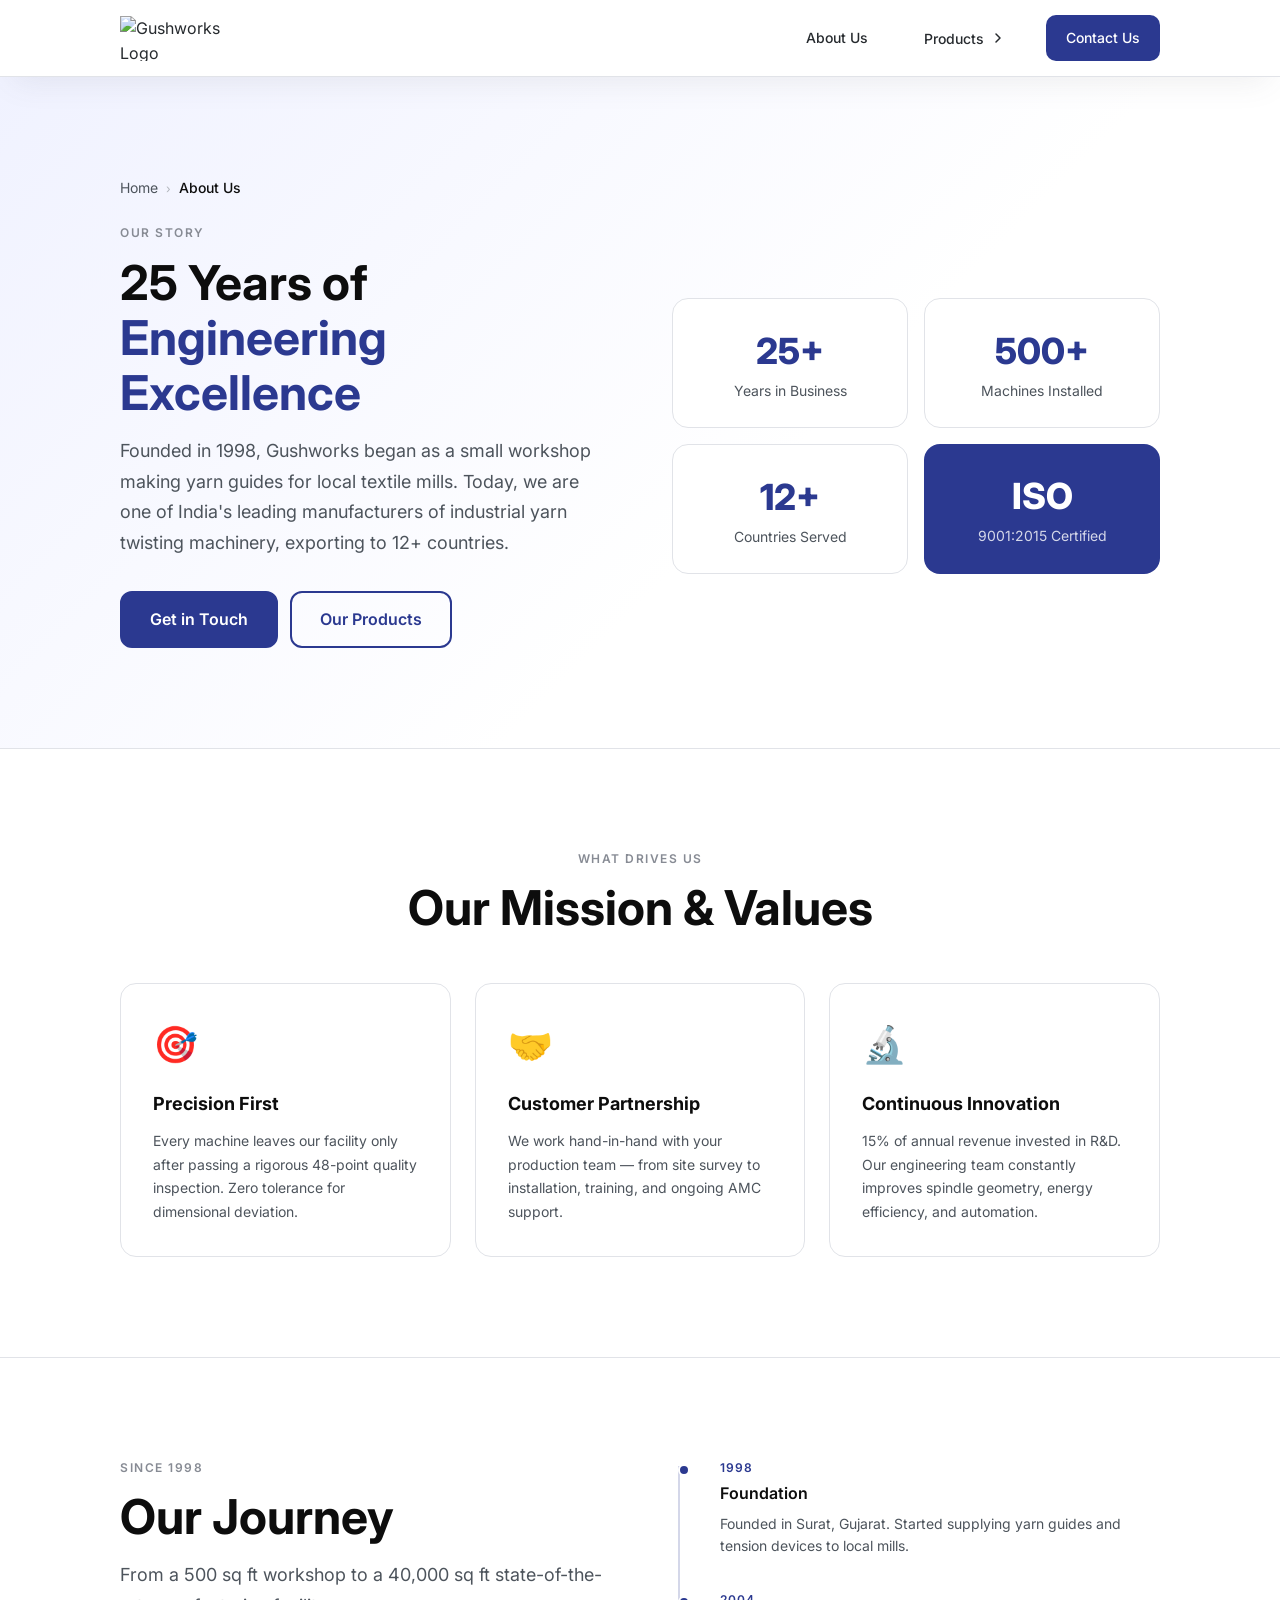
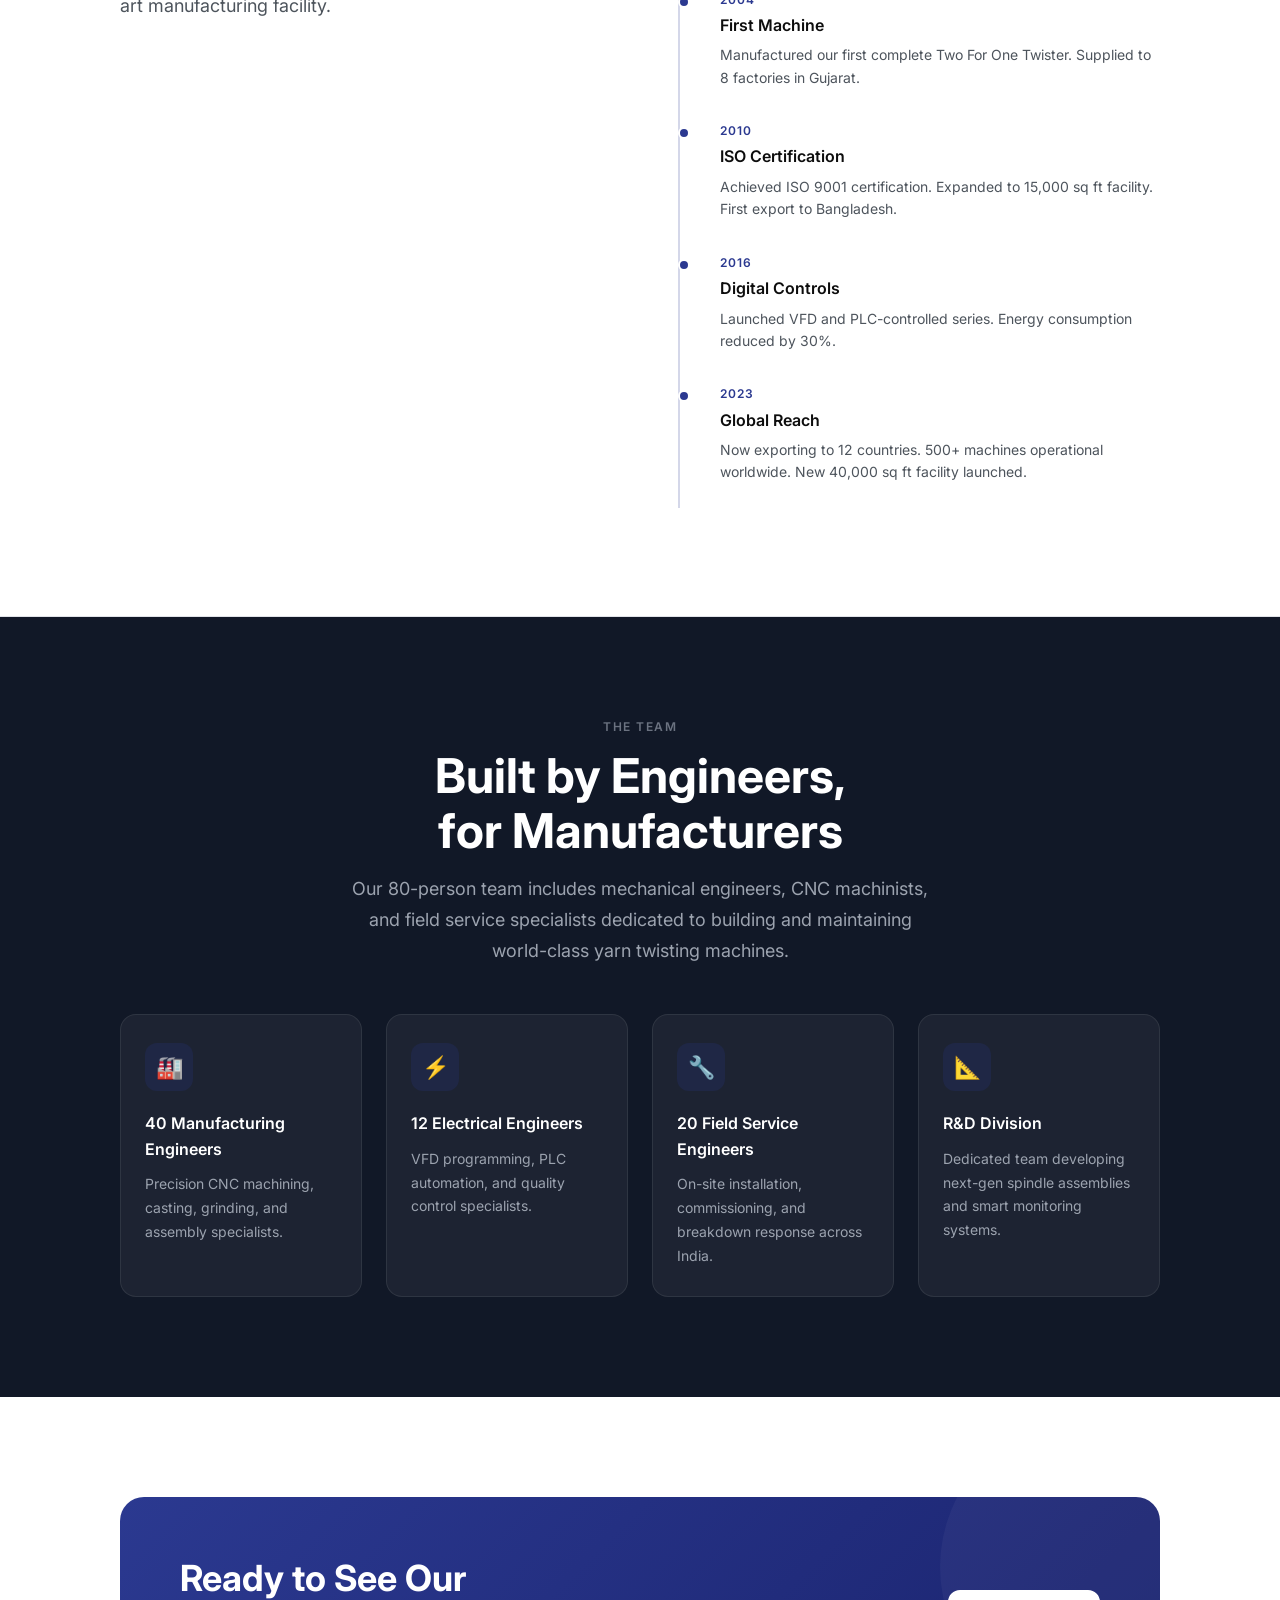
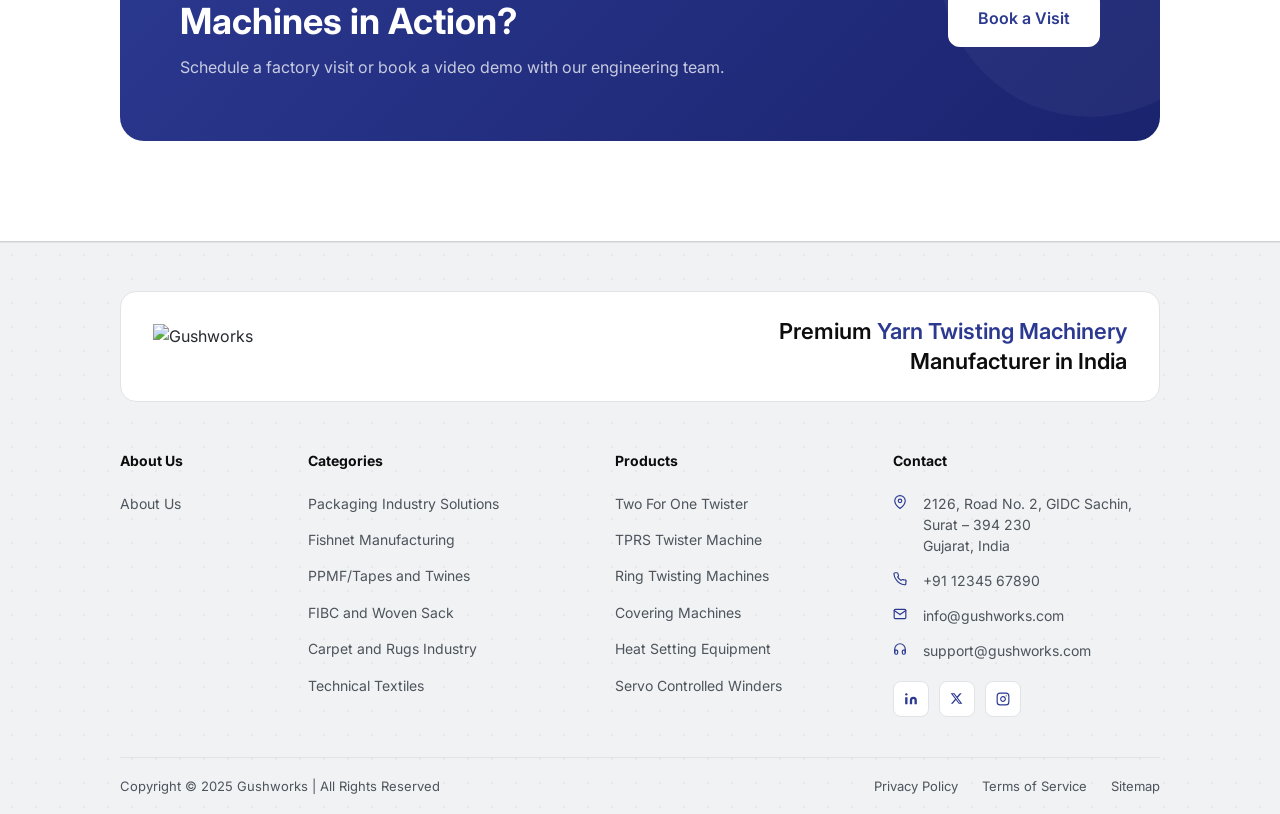
==== about.html @ 7ef790ec "Add files via upload" ====
<!DOCTYPE html>
<html lang="en">
<head>
  <meta charset="UTF-8" />
  <meta name="viewport" content="width=device-width, initial-scale=1.0" />
  <title>About Us — Gushworks Industrial Yarn Machinery</title>
  <meta name="description" content="Learn about Gushworks — 25+ years of precision yarn machinery manufacturing. ISO 9001 certified. Trusted by 500+ factories worldwide." />
  <link rel="stylesheet" href="styles.css" />
  <link rel="preconnect" href="https://fonts.googleapis.com" />
  <link rel="preconnect" href="https://fonts.gstatic.com" crossorigin />
</head>
<body>

<!-- NAVBAR -->
<header class="navbar" role="banner">
  <div class="container">
    <a href="index.html" class="navbar__logo" aria-label="Gushworks home">
      <img src="assets/logo.png" alt="Gushworks Logo" width="109" height="45" />
    </a>
    <nav class="navbar__right">
      <a href="about.html" class="nav-link" aria-current="page">About Us</a>
      <div class="nav-dropdown">
        <button class="nav-link" aria-haspopup="true" aria-expanded="false">
          Products
          <span class="nav-dropdown__icon" aria-hidden="true">
            <svg width="16" height="16" viewBox="0 0 16 16" fill="none"><path d="M6 12L10 8L6 4" stroke="currentColor" stroke-width="1.5" stroke-linecap="round" stroke-linejoin="round"/></svg>
          </span>
        </button>
        <ul class="dropdown-menu" role="menu">
          <li><a href="product-detail.html" role="menuitem">Two For One Twister</a></li>
          <li><a href="products.html" role="menuitem">Packaging Line</a></li>
          <li><a href="products.html" role="menuitem">All Products</a></li>
        </ul>
      </div>
      <a href="contact.html" class="btn-nav">Contact Us</a>
    </nav>
    <button class="hamburger" aria-label="Toggle mobile menu"><span></span><span></span><span></span></button>
  </div>
</header>
<nav class="mobile-nav">
  <a href="index.html">Home</a>
  <a href="about.html">About Us</a>
  <a href="products.html">Products</a>
  <a href="product-detail.html">Two For One Twister</a>
  <a href="contact.html" class="btn-mobile-contact">Contact Us</a>
</nav>

<main class="page-body">

  <!-- ABOUT HERO -->
  <section class="about-hero" id="story" aria-label="About us hero">
    <div class="container">
      <nav class="breadcrumb" aria-label="Breadcrumb">
        <a href="index.html">Home</a>
        <span class="sep" aria-hidden="true">›</span>
        <span class="current">About Us</span>
      </nav>
      <div style="display:grid;grid-template-columns:1fr 1fr;gap:64px;align-items:center;" class="responsive-grid-1">
        <div data-reveal>
          <div class="section-label">Our Story</div>
          <h1 class="section-heading">25 Years of<br><span>Engineering Excellence</span></h1>
          <p class="section-subheading">Founded in 1998, Gushworks began as a small workshop making yarn guides for local textile mills. Today, we are one of India's leading manufacturers of industrial yarn twisting machinery, exporting to 12+ countries.</p>
          <div class="mt-32" style="display:flex;gap:12px;flex-wrap:wrap;">
            <a href="contact.html" class="btn btn-primary">Get in Touch</a>
            <a href="products.html" class="btn btn-outline">Our Products</a>
          </div>
        </div>
        <div data-reveal>
          <div style="display:grid;grid-template-columns:1fr 1fr;gap:16px;">
            <div style="background:var(--white);border:1px solid var(--border);border-radius:16px;padding:24px;text-align:center;">
              <div style="font-size:36px;font-weight:800;color:var(--primary);">25+</div>
              <div style="font-size:14px;color:var(--text-muted);">Years in Business</div>
            </div>
            <div style="background:var(--white);border:1px solid var(--border);border-radius:16px;padding:24px;text-align:center;">
              <div style="font-size:36px;font-weight:800;color:var(--primary);">500+</div>
              <div style="font-size:14px;color:var(--text-muted);">Machines Installed</div>
            </div>
            <div style="background:var(--white);border:1px solid var(--border);border-radius:16px;padding:24px;text-align:center;">
              <div style="font-size:36px;font-weight:800;color:var(--primary);">12+</div>
              <div style="font-size:14px;color:var(--text-muted);">Countries Served</div>
            </div>
            <div style="background:var(--primary);border-radius:16px;padding:24px;text-align:center;">
              <div style="font-size:36px;font-weight:800;color:#fff;">ISO</div>
              <div style="font-size:14px;color:rgba(255,255,255,0.8);">9001:2015 Certified</div>
            </div>
          </div>
        </div>
      </div>
    </div>
  </section>

  <!-- MISSION & VALUES -->
  <section style="padding:var(--pad-y) 0;border-bottom:1px solid var(--border);" aria-label="Mission and values">
    <div class="container">
      <div class="text-center" data-reveal>
        <div class="section-label">What Drives Us</div>
        <h2 class="section-heading">Our Mission & Values</h2>
      </div>
      <div style="display:grid;grid-template-columns:repeat(3,1fr);gap:24px;margin-top:48px;">
        <div style="padding:32px;border:1px solid var(--border);border-radius:16px;" data-reveal>
          <div style="font-size:36px;margin-bottom:16px;">🎯</div>
          <h3 style="font-size:18px;font-weight:700;color:var(--text-primary);margin-bottom:10px;">Precision First</h3>
          <p style="font-size:14px;color:var(--text-muted);line-height:1.7;">Every machine leaves our facility only after passing a rigorous 48-point quality inspection. Zero tolerance for dimensional deviation.</p>
        </div>
        <div style="padding:32px;border:1px solid var(--border);border-radius:16px;" data-reveal>
          <div style="font-size:36px;margin-bottom:16px;">🤝</div>
          <h3 style="font-size:18px;font-weight:700;color:var(--text-primary);margin-bottom:10px;">Customer Partnership</h3>
          <p style="font-size:14px;color:var(--text-muted);line-height:1.7;">We work hand-in-hand with your production team — from site survey to installation, training, and ongoing AMC support.</p>
        </div>
        <div style="padding:32px;border:1px solid var(--border);border-radius:16px;" data-reveal>
          <div style="font-size:36px;margin-bottom:16px;">🔬</div>
          <h3 style="font-size:18px;font-weight:700;color:var(--text-primary);margin-bottom:10px;">Continuous Innovation</h3>
          <p style="font-size:14px;color:var(--text-muted);line-height:1.7;">15% of annual revenue invested in R&D. Our engineering team constantly improves spindle geometry, energy efficiency, and automation.</p>
        </div>
      </div>
    </div>
  </section>

  <!-- TIMELINE -->
  <section style="padding:var(--pad-y) 0;border-bottom:1px solid var(--border);" aria-label="Company history">
    <div class="container">
      <div style="display:grid;grid-template-columns:1fr 1fr;gap:64px;align-items:start;" class="responsive-grid-1">
        <div data-reveal>
          <div class="section-label">Since 1998</div>
          <h2 class="section-heading">Our Journey</h2>
          <p class="section-subheading">From a 500 sq ft workshop to a 40,000 sq ft state-of-the-art manufacturing facility.</p>
        </div>
        <div class="timeline" data-reveal>
          <div class="timeline-item">
            <div class="timeline-year">1998</div>
            <div class="timeline-title">Foundation</div>
            <div class="timeline-desc">Founded in Surat, Gujarat. Started supplying yarn guides and tension devices to local mills.</div>
          </div>
          <div class="timeline-item">
            <div class="timeline-year">2004</div>
            <div class="timeline-title">First Machine</div>
            <div class="timeline-desc">Manufactured our first complete Two For One Twister. Supplied to 8 factories in Gujarat.</div>
          </div>
          <div class="timeline-item">
            <div class="timeline-year">2010</div>
            <div class="timeline-title">ISO Certification</div>
            <div class="timeline-desc">Achieved ISO 9001 certification. Expanded to 15,000 sq ft facility. First export to Bangladesh.</div>
          </div>
          <div class="timeline-item">
            <div class="timeline-year">2016</div>
            <div class="timeline-title">Digital Controls</div>
            <div class="timeline-desc">Launched VFD and PLC-controlled series. Energy consumption reduced by 30%.</div>
          </div>
          <div class="timeline-item">
            <div class="timeline-year">2023</div>
            <div class="timeline-title">Global Reach</div>
            <div class="timeline-desc">Now exporting to 12 countries. 500+ machines operational worldwide. New 40,000 sq ft facility launched.</div>
          </div>
        </div>
      </div>
    </div>
  </section>

  <!-- DARK SECTION - Team -->
  <section class="dark-section" aria-label="Team">
    <div class="container">
      <div class="text-center" data-reveal>
        <div class="section-label">The Team</div>
        <h2 class="section-heading" style="color:#fff;">Built by Engineers,<br>for Manufacturers</h2>
        <p class="section-subheading" style="color:#9CA3AF;margin:0 auto 48px;">Our 80-person team includes mechanical engineers, CNC machinists, and field service specialists dedicated to building and maintaining world-class yarn twisting machines.</p>
      </div>
      <div class="features-grid">
        <div class="feature-card" data-reveal>
          <div class="feature-card__icon">🏭</div>
          <h3 class="feature-card__title">40 Manufacturing Engineers</h3>
          <p class="feature-card__desc">Precision CNC machining, casting, grinding, and assembly specialists.</p>
        </div>
        <div class="feature-card" data-reveal>
          <div class="feature-card__icon">⚡</div>
          <h3 class="feature-card__title">12 Electrical Engineers</h3>
          <p class="feature-card__desc">VFD programming, PLC automation, and quality control specialists.</p>
        </div>
        <div class="feature-card" data-reveal>
          <div class="feature-card__icon">🔧</div>
          <h3 class="feature-card__title">20 Field Service Engineers</h3>
          <p class="feature-card__desc">On-site installation, commissioning, and breakdown response across India.</p>
        </div>
        <div class="feature-card" data-reveal>
          <div class="feature-card__icon">📐</div>
          <h3 class="feature-card__title">R&D Division</h3>
          <p class="feature-card__desc">Dedicated team developing next-gen spindle assemblies and smart monitoring systems.</p>
        </div>
      </div>
    </div>
  </section>

  <!-- CTA -->
  <section class="cta-section">
    <div class="container">
      <div class="cta-box" data-reveal>
        <div class="cta-box__content">
          <h2 class="cta-box__title">Ready to See Our<br>Machines in Action?</h2>
          <p class="cta-box__subtitle">Schedule a factory visit or book a video demo with our engineering team.</p>
        </div>
        <div class="cta-box__action">
          <a href="contact.html" class="btn btn-white">Book a Visit</a>
        </div>
      </div>
    </div>
  </section>

</main>

<footer class="footer" aria-label="Site footer">
  <div class="container">
    <div class="footer-brand-card">
      <div class="footer-brand-card__logo"><img src="assets/logo.png" alt="Gushworks" width="140" height="45" /></div>
      <div class="footer-brand-card__tagline">Premium <span>Yarn Twisting Machinery</span><br>Manufacturer in India</div>
    </div>
  </div>
  <div class="container">
    <div class="footer-grid">
      <div class="footer-col"><h4>About Us</h4><ul><li><a href="about.html">About Us</a></li></ul></div>
      <div class="footer-col">
        <h4>Categories</h4>
        <ul>
          <li><a href="products.html">Packaging Industry Solutions</a></li>
          <li><a href="products.html">Fishnet Manufacturing</a></li>
          <li><a href="products.html">PPMF/Tapes and Twines</a></li>
          <li><a href="products.html">FIBC and Woven Sack</a></li>
          <li><a href="products.html">Carpet and Rugs Industry</a></li>
          <li><a href="products.html">Technical Textiles</a></li>
        </ul>
      </div>
      <div class="footer-col">
        <h4>Products</h4>
        <ul>
          <li><a href="product-detail.html">Two For One Twister</a></li>
          <li><a href="products.html">TPRS Twister Machine</a></li>
          <li><a href="products.html">Ring Twisting Machines</a></li>
          <li><a href="products.html">Covering Machines</a></li>
          <li><a href="products.html">Heat Setting Equipment</a></li>
          <li><a href="products.html">Servo Controlled Winders</a></li>
        </ul>
      </div>
      <div class="footer-col">
        <h4>Contact</h4>
        <div class="footer-contact-list">
          <div class="footer-contact-item">
            <span class="footer-contact-icon" aria-hidden="true"><svg width="14" height="14" viewBox="0 0 24 24" fill="none" stroke="currentColor" stroke-width="2" stroke-linecap="round" stroke-linejoin="round"><path d="M21 10c0 7-9 13-9 13s-9-6-9-13a9 9 0 0 1 18 0z"/><circle cx="12" cy="10" r="3"/></svg></span>
            <span>2126, Road No. 2, GIDC Sachin, Surat – 394 230<br>Gujarat, India</span>
          </div>
          <div class="footer-contact-item">
            <span class="footer-contact-icon" aria-hidden="true"><svg width="14" height="14" viewBox="0 0 24 24" fill="none" stroke="currentColor" stroke-width="2" stroke-linecap="round" stroke-linejoin="round"><path d="M22 16.92v3a2 2 0 0 1-2.18 2 19.79 19.79 0 0 1-8.63-3.07A19.5 19.5 0 0 1 4.69 12a19.79 19.79 0 0 1-3.07-8.67A2 2 0 0 1 3.6 1.28h3a2 2 0 0 1 2 1.72c.127.96.361 1.903.7 2.81a2 2 0 0 1-.45 2.11L7.91 8.36a16 16 0 0 0 6.06 6.06l.94-.95a2 2 0 0 1 2.11-.45c.907.339 1.85.573 2.81.7A2 2 0 0 1 22 16.92z"/></svg></span>
            <a href="tel:+911234567890">+91 12345 67890</a>
          </div>
          <div class="footer-contact-item">
            <span class="footer-contact-icon" aria-hidden="true"><svg width="14" height="14" viewBox="0 0 24 24" fill="none" stroke="currentColor" stroke-width="2" stroke-linecap="round" stroke-linejoin="round"><path d="M4 4h16c1.1 0 2 .9 2 2v12c0 1.1-.9 2-2 2H4c-1.1 0-2-.9-2-2V6c0-1.1.9-2 2-2z"/><polyline points="22,6 12,13 2,6"/></svg></span>
            <a href="mailto:info@gushworks.com">info@gushworks.com</a>
          </div>
          <div class="footer-contact-item">
            <span class="footer-contact-icon" aria-hidden="true"><svg width="14" height="14" viewBox="0 0 24 24" fill="none" stroke="currentColor" stroke-width="2" stroke-linecap="round" stroke-linejoin="round"><path d="M3 18v-6a9 9 0 0 1 18 0v6"/><path d="M21 19a2 2 0 0 1-2 2h-1a2 2 0 0 1-2-2v-3a2 2 0 0 1 2-2h3zM3 19a2 2 0 0 0 2 2h1a2 2 0 0 0 2-2v-3a2 2 0 0 0-2-2H3z"/></svg></span>
            <a href="mailto:support@gushworks.com">support@gushworks.com</a>
          </div>
        </div>
        <div class="footer-socials" aria-label="Social media links">
          <a href="#" class="footer-social-link" aria-label="LinkedIn"><svg width="14" height="14" viewBox="0 0 24 24" fill="currentColor"><path d="M16 8a6 6 0 0 1 6 6v7h-4v-7a2 2 0 0 0-2-2 2 2 0 0 0-2 2v7h-4v-7a6 6 0 0 1 6-6zM2 9h4v12H2z"/><circle cx="4" cy="4" r="2"/></svg></a>
          <a href="#" class="footer-social-link" aria-label="X (Twitter)"><svg width="13" height="13" viewBox="0 0 24 24" fill="currentColor"><path d="M18.244 2.25h3.308l-7.227 8.26 8.502 11.24H16.17l-5.214-6.817L4.99 21.75H1.68l7.73-8.835L1.254 2.25H8.08l4.713 6.231zm-1.161 17.52h1.833L7.084 4.126H5.117z"/></svg></a>
          <a href="#" class="footer-social-link" aria-label="Instagram"><svg width="14" height="14" viewBox="0 0 24 24" fill="none" stroke="currentColor" stroke-width="2" stroke-linecap="round" stroke-linejoin="round"><rect x="2" y="2" width="20" height="20" rx="5" ry="5"/><path d="M16 11.37A4 4 0 1 1 12.63 8 4 4 0 0 1 16 11.37z"/><line x1="17.5" y1="6.5" x2="17.51" y2="6.5"/></svg></a>
        </div>
      </div>
    </div>
  </div>
  <div class="container">
    <div class="footer-bottom">
      <p>Copyright © 2025 Gushworks | All Rights Reserved</p>
      <nav class="footer-bottom-links" aria-label="Legal links">
        <a href="#">Privacy Policy</a>
        <a href="#">Terms of Service</a>
        <a href="#">Sitemap</a>
      </nav>
    </div>
  </div>
</footer>


<script src="script.js"></script>
<style>
  @media (max-width: 860px) {
    .responsive-grid-1 { grid-template-columns: 1fr !important; }
    .features-grid { grid-template-columns: 1fr 1fr !important; }
  }
  @media (max-width: 600px) {
    .features-grid { grid-template-columns: 1fr !important; }
    section > .container > div[style*="grid-template-columns:repeat(3"] {
      grid-template-columns: 1fr !important;
    }
  }
</style>
</body>
</html>
---- styles.css ----
/* ============================================================
   GUSHWORKS — Shared Stylesheet
   Design tokens from Figma: DOv07H7C2tA5UrVLhmfwfW
   ============================================================ */

/* --- Google Fonts --- */
@import url('https://fonts.googleapis.com/css2?family=Inter:wght@300;400;500;600;700;800;900&display=swap');

/* --- CSS Custom Properties --- */
:root {
  --primary: #2B3990;
  --primary-hover: #1f2a6e;
  --dark-bg: #111827;
  --white: #FFFFFF;
  --body-bg: #FFFFFF;
  --footer-bg: #F1F2F3;
  --border: #E1E3E8;
  --border-light: #CFD1D4;
  --text-primary: #0D0D0D;
  --text-body: #262A2E;
  --text-muted: #4D545C;
  --text-soft: #878B94;
  --text-white: #FFFFFF;
  --max-w: 1240px;
  --sticky-h: 48px;       /* height of the sticky header band above the navbar */
  --nav-h: 77px;
  --nav-offset: 77px;     /* used for page-body padding when sticky-header is hidden */
  --radius-btn: 10px;
  --radius-card: 16px;
  --shadow-card: 0px 20px 40px -8px rgba(88,92,95,0.14);
  --shadow-nav: 0px 16px 32px -12px rgba(88,92,95,0.10);
  --transition: 0.25s ease;
  --pad-x: 100px;
  --pad-y: 100px;
}

/* --- Reset --- */
*, *::before, *::after { box-sizing: border-box; margin: 0; padding: 0; }
html { scroll-behavior: smooth; }
body {
  font-family: 'Inter', sans-serif;
  color: var(--text-body);
  background: var(--body-bg);
  line-height: 1.6;
  -webkit-font-smoothing: antialiased;
}
img { max-width: 100%; display: block; }
a { text-decoration: none; color: inherit; }
button { cursor: pointer; font-family: inherit; border: none; background: none; }
ul { list-style: none; }

/* --- Container --- */
.container {
  max-width: var(--max-w);
  margin: 0 auto;
  padding: 0 var(--pad-x);
  width: 100%;
}
.section-pad {
  padding: var(--pad-y) 0;
}

/* ===================================================================
   NAVBAR
   =================================================================== */
.navbar {
  position: fixed;
  top: 0; left: 0; right: 0;
  z-index: 1000;
  height: var(--nav-h);
  background: var(--white);
  border-bottom: 1px solid var(--border);
  box-shadow: var(--shadow-nav);
  display: flex;
  align-items: center;
}
.navbar .container {
  display: flex;
  align-items: center;
  justify-content: space-between;
  height: 45px;
}
.navbar__logo { display:flex; align-items:center; }
.navbar__logo img { height: 45px; width: auto; object-fit: contain; }
.navbar__right {
  display: flex;
  align-items: center;
  gap: 24px;
}
.nav-link {
  font-size: 14px;
  font-weight: 500;
  color: var(--text-body);
  padding: 12px 16px;
  border-radius: var(--radius-btn);
  transition: background var(--transition);
  display: flex; align-items: center; gap: 6px;
}
.nav-link:hover { background: #F1F2F3; }
.nav-dropdown { position: relative; }
.nav-dropdown__icon {
  width: 16px; height: 16px;
  transition: transform var(--transition);
  display: flex; align-items: center; justify-content: center;
}
.nav-dropdown.active .nav-dropdown__icon { transform: rotate(90deg); }
.dropdown-menu {
  position: absolute;
  top: calc(100% + 8px);
  left: 0;
  min-width: 220px;
  background: var(--white);
  border: 1px solid var(--border);
  border-radius: 12px;
  box-shadow: 0 8px 24px rgba(0,0,0,0.12);
  padding: 8px 0;
  opacity: 0; visibility: hidden;
  transform: translateY(-8px);
  transition: all var(--transition);
  z-index: 100;
}
.nav-dropdown.active .dropdown-menu {
  opacity: 1; visibility: visible; transform: translateY(0);
}
.dropdown-menu a {
  display: block;
  padding: 10px 16px;
  font-size: 14px;
  color: var(--text-body);
  transition: background var(--transition);
}
.dropdown-menu a:hover { background: #F7F8F9; }
.btn-nav {
  background: var(--primary);
  color: var(--white);
  font-size: 14px;
  font-weight: 500;
  padding: 12px 20px;
  border-radius: var(--radius-btn);
  transition: background var(--transition), transform var(--transition), box-shadow var(--transition);
}
.btn-nav:hover {
  background: var(--primary-hover);
  box-shadow: 0 4px 16px rgba(43,57,144,0.3);
  transform: translateY(-1px);
}

/* hamburger */
.hamburger {
  display: none;
  flex-direction: column;
  gap: 5px;
  cursor: pointer;
  padding: 8px;
  border-radius: 8px;
  transition: background var(--transition);
}
.hamburger:hover { background: #F1F2F3; }
.hamburger span {
  display: block; width: 22px; height: 2px;
  background: var(--text-body);
  border-radius: 2px;
  transition: all var(--transition);
}
.hamburger.active span:nth-child(1) { transform: translateY(7px) rotate(45deg); }
.hamburger.active span:nth-child(2) { opacity: 0; }
.hamburger.active span:nth-child(3) { transform: translateY(-7px) rotate(-45deg); }

/* mobile nav */
.mobile-nav {
  display: none;
  position: fixed;
  top: var(--nav-h); left: 0; right: 0;
  background: var(--white);
  border-bottom: 1px solid var(--border);
  padding: 16px 0;
  z-index: 999;
  box-shadow: var(--shadow-nav);
}
.mobile-nav.open { display: block; }
.mobile-nav a {
  display: block;
  padding: 12px var(--pad-x);
  font-size: 15px;
  font-weight: 500;
  color: var(--text-body);
  border-bottom: 1px solid var(--border);
}
.mobile-nav a:last-child { border-bottom: none; }
.mobile-nav .btn-mobile-contact {
  background: var(--primary);
  color: var(--white);
  margin: 12px var(--pad-x) 0;
  border-radius: var(--radius-btn);
  text-align: center;
  display: block;
}

/* Sticky sub-nav band */
.sticky-band {
  position: fixed;
  top: 0; left: 0; right: 0;
  height: var(--nav-h);
  background: var(--white);
  border-bottom: 1px solid var(--border);
  box-shadow: var(--shadow-nav);
  z-index: 999;
  display: flex; align-items: center;
  transform: translateY(-100%);
  transition: transform 0.35s cubic-bezier(0.4, 0, 0.2, 1),
              opacity 0.35s ease;
  opacity: 0;
}
.sticky-band.visible {
  transform: translateY(0);
  opacity: 1;
}

/* --- Page top offset (accounts for fixed navbar only; sticky-header adds more when visible) --- */
.page-body { padding-top: var(--nav-h); }

/* ===================================================================
   BREADCRUMB
   =================================================================== */
.breadcrumb {
  display: flex; align-items: center; gap: 8px;
  font-size: 14px;
  color: var(--text-muted);
  margin-bottom: 24px;
}
.breadcrumb a { color: var(--text-muted); transition: color var(--transition); }
.breadcrumb a:hover { color: var(--primary); }
.breadcrumb .sep { color: #B0B4BB; font-size: 12px; }
.breadcrumb .current { color: var(--text-primary); font-weight: 500; }

/* ===================================================================
   BUTTONS
   =================================================================== */
.btn {
  display: inline-flex; align-items: center; gap: 8px;
  font-size: 16px; font-weight: 600;
  padding: 14px 28px;
  border-radius: 12px;
  transition: all var(--transition);
  cursor: pointer;
}
.btn-primary {
  background: var(--primary);
  color: var(--white);
  border: 2px solid var(--primary);
}
.btn-primary:hover {
  background: var(--primary-hover);
  border-color: var(--primary-hover);
  box-shadow: 0 8px 24px rgba(43,57,144,0.3);
  transform: translateY(-2px);
}
.btn-outline {
  background: transparent;
  color: var(--primary);
  border: 2px solid var(--primary);
}
.btn-outline:hover {
  background: var(--primary);
  color: var(--white);
  transform: translateY(-2px);
}
.btn-white {
  background: var(--white);
  color: var(--primary);
  border: 2px solid var(--white);
}
.btn-white:hover {
  background: transparent;
  color: var(--white);
  transform: translateY(-2px);
}
.btn-sm { padding: 10px 20px; font-size: 14px; border-radius: 10px; }

/* ===================================================================
   SECTION HEADINGS
   =================================================================== */
.section-label {
  font-size: 12px; font-weight: 600;
  text-transform: uppercase; letter-spacing: 1.5px;
  color: var(--text-soft);
  margin-bottom: 12px;
}
.section-heading {
  font-size: clamp(28px, 4vw, 48px);
  font-weight: 700;
  color: var(--text-primary);
  line-height: 1.15;
  margin-bottom: 16px;
}
.section-heading span { color: var(--primary); }
.section-subheading {
  font-size: 18px;
  color: var(--text-muted);
  line-height: 1.7;
  max-width: 600px;
}

/* ===================================================================
   HERO SECTION
   =================================================================== */
.hero {
  background: var(--white);
  border-top: 1px solid var(--border);
  box-shadow: var(--shadow-nav);
  padding: var(--pad-y) 0;
  min-height: 700px;
  position: relative;
  overflow: hidden;
}
.hero-noise {
  position: absolute; inset: 0;
  background-image: url('assets/noise-texture.png');
  background-size: cover;
  opacity: 0.5;
  pointer-events: none;
}
.hero-blur {
  position: absolute;
  width: 600px; height: 600px;
  right: -100px; top: -200px;
  background: radial-gradient(circle, rgba(43,57,144,0.08) 0%, transparent 70%);
  filter: blur(60px);
  pointer-events: none;
}
.hero .container {
  display: grid;
  grid-template-columns: 1fr 1fr;
  gap: 40px;
  align-items: center;
  min-height: 600px;
  position: relative;
  z-index: 1;
}
.hero__badge {
  display: inline-flex; align-items: center; gap: 8px;
  background: #F0F2FF; border: 1px solid #D0D5FF;
  color: var(--primary);
  font-size: 12px; font-weight: 600;
  padding: 6px 14px;
  border-radius: 100px;
  margin-bottom: 24px;
  text-transform: uppercase; letter-spacing: 1px;
}
.hero__title {
  font-size: clamp(32px, 4.5vw, 56px);
  font-weight: 800;
  color: var(--text-primary);
  line-height: 1.1;
  margin-bottom: 20px;
}
.hero__title span { color: var(--primary); }
.hero__desc {
  font-size: 18px;
  color: var(--text-muted);
  line-height: 1.7;
  margin-bottom: 32px;
}
.hero__actions { display: flex; gap: 16px; flex-wrap: wrap; }

/* Price tag in hero */
.price-card {
  background: var(--white);
  border: 1px solid var(--border-light);
  border-radius: 10px;
  padding: 16px 20px;
  margin-bottom: 24px;
  display: flex; align-items: center; gap: 16px;
}
.price-card__label { font-size: 12px; color: var(--text-soft); }
.price-card__value {
  font-size: 22px; font-weight: 700;
  color: var(--text-primary);
}
.price-card__note { font-size: 13px; color: var(--text-muted); margin-top: 2px; }

/* ===================================================================
   IMAGE CAROUSEL
   =================================================================== */
.carousel-wrapper {
  position: relative;
  width: 100%;
}
.carousel {
  position: relative;
  border-radius: 24px;
  overflow: hidden;
  border: 3px solid var(--white);
  box-shadow: var(--shadow-card);
  aspect-ratio: 1/1;
  max-height: 540px;
  background: #F7F8F9;
  cursor: zoom-in;
}
.carousel__track {
  display: flex;
  width: 100%;
  height: 100%;
  transition: transform 0.4s cubic-bezier(0.4, 0, 0.2, 1);
}
.carousel__slide {
  min-width: 100%; height: 100%;
  position: relative;
}
.carousel__slide img {
  width: 100%; height: 100%;
  object-fit: cover;
}
.carousel__btn {
  position: absolute; top: 50%; transform: translateY(-50%);
  width: 40px; height: 40px;
  background: rgba(255,255,255,0.9);
  border-radius: 50%;
  border: 1px solid var(--border);
  display: flex; align-items: center; justify-content: center;
  transition: all var(--transition);
  z-index: 10;
  box-shadow: 0 2px 8px rgba(0,0,0,0.12);
}
.carousel__btn:hover { background: var(--primary); color: var(--white); border-color: var(--primary); transform: translateY(-50%) scale(1.05); }
.carousel__btn--prev { left: 12px; }
.carousel__btn--next { right: 12px; }
.carousel__btn svg { width: 16px; height: 16px; }
.carousel__dots {
  display: flex; gap: 8px;
  justify-content: center;
  margin-top: 16px;
}
.carousel__dot {
  width: 8px; height: 8px;
  border-radius: 50%;
  background: var(--border);
  transition: all var(--transition);
  cursor: pointer;
}
.carousel__dot.active {
  background: var(--primary);
  width: 24px;
  border-radius: 4px;
}
.carousel__thumbnails {
  display: flex; gap: 12px;
  margin-top: 16px;
  flex-wrap: wrap;
}
.carousel__thumb {
  width: 72px; height: 72px;
  border-radius: 10px;
  overflow: hidden;
  border: 2px solid var(--border);
  cursor: pointer;
  transition: border-color var(--transition);
}
.carousel__thumb img { width:100%; height:100%; object-fit:cover; }
.carousel__thumb.active { border-color: var(--primary); }

/* Zoom overlay */
.zoom-hint {
  position: absolute;
  bottom: 12px; right: 12px;
  background: rgba(0,0,0,0.5);
  color: #fff;
  font-size: 11px; font-weight: 500;
  padding: 5px 10px;
  border-radius: 6px;
  display: flex; align-items: center; gap: 4px;
  pointer-events: none;
}
.zoom-panel {
  position: fixed;
  top: 0; left: 0;
  width: 400px; height: 400px;
  border-radius: 16px;
  border: 2px solid var(--border);
  box-shadow: 0 16px 48px rgba(0,0,0,0.2);
  overflow: hidden;
  pointer-events: none;
  display: none;
  z-index: 999;
  background: #fff;
}
.zoom-panel img {
  width: 200%; height: 200%;
  object-fit: cover;
  transform-origin: 0 0;
  position: absolute;
}
.zoom-panel.visible { display: block; animation: zoomFadeIn 0.15s ease; }
@keyframes zoomFadeIn {
  from { opacity: 0; transform: scale(0.96); }
  to   { opacity: 1; transform: scale(1); }
}

/* ===================================================================
   STICKY HEADER BAND
   Appears ABOVE the main navbar when user scrolls past the hero.
   z-index: 1001 (above navbar at 1000).
   =================================================================== */
.sticky-header {
  position: fixed;
  top: 0; left: 0; right: 0;
  height: var(--sticky-h);
  background: var(--primary);
  z-index: 1001;
  display: flex;
  align-items: center;
  /* Hidden above the viewport by default */
  transform: translateY(-100%);
  opacity: 0;
  transition: transform 0.35s cubic-bezier(0.4, 0, 0.2, 1),
              opacity 0.25s ease;
  pointer-events: none;
}
.sticky-header.visible {
  transform: translateY(0);
  opacity: 1;
  pointer-events: auto;
}
.sticky-header .container {
  display: flex;
  align-items: center;
  justify-content: space-between;
  gap: 16px;
  height: 100%;
}
.sticky-header__left {
  display: flex;
  align-items: center;
  gap: 12px;
  overflow: hidden;
}
.sticky-header__name {
  font-size: 13px;
  font-weight: 600;
  color: #ffffff;
  white-space: nowrap;
  overflow: hidden;
  text-overflow: ellipsis;
}
.sticky-header__badge {
  font-size: 11px;
  font-weight: 500;
  color: rgba(255,255,255,0.75);
  background: rgba(255,255,255,0.12);
  padding: 3px 10px;
  border-radius: 100px;
  white-space: nowrap;
  display: inline; /* visible on tablet+ and desktop */
}
.sticky-header__right {
  display: flex;
  align-items: center;
  gap: 16px;
  flex-shrink: 0;
}
.sticky-header__price {
  font-size: 13px;
  font-weight: 700;
  color: rgba(255,255,255,0.9);
  white-space: nowrap;
}
.sticky-header__cta {
  font-size: 13px;
  font-weight: 600;
  color: var(--primary);
  background: #ffffff;
  padding: 7px 16px;
  border-radius: 8px;
  border: none;
  cursor: pointer;
  transition: background 0.2s ease, transform 0.2s ease, box-shadow 0.2s ease;
  white-space: nowrap;
}
.sticky-header__cta:hover {
  background: #f0f2ff;
  transform: translateY(-1px);
  box-shadow: 0 4px 12px rgba(0,0,0,0.15);
}

/* When sticky-header is visible, shift the main navbar down by --sticky-h */
.navbar.sticky-pushed {
  top: var(--sticky-h);
  transition: top 0.35s cubic-bezier(0.4, 0, 0.2, 1),
              transform 0.35s cubic-bezier(0.4, 0, 0.2, 1),
              box-shadow 0.35s ease,
              background 0.35s ease;
}

/* ===================================================================
   DARK SECTION (Features)
   =================================================================== */
.dark-section {
  background: var(--dark-bg);
  padding: var(--pad-y) 0;
}
.dark-section .section-label { color: #6B7280; }
.dark-section .section-heading { color: var(--white); }
.dark-section .section-subheading { color: #9CA3AF; }
.features-grid {
  display: grid;
  grid-template-columns: repeat(4, 1fr);
  gap: 24px;
  margin-top: 48px;
}
.feature-card {
  background: rgba(255,255,255,0.05);
  border: 1px solid rgba(255,255,255,0.08);
  border-radius: var(--radius-card);
  padding: 28px 24px;
  transition: all var(--transition);
}
.feature-card:hover {
  background: rgba(255,255,255,0.08);
  transform: translateY(-4px);
  border-color: rgba(43,57,144,0.4);
}
.feature-card__icon {
  width: 48px; height: 48px;
  background: rgba(43,57,144,0.2);
  border-radius: 12px;
  display: flex; align-items: center; justify-content: center;
  margin-bottom: 20px;
  font-size: 22px;
}
.feature-card__title {
  font-size: 16px; font-weight: 600;
  color: var(--white);
  margin-bottom: 10px;
}
.feature-card__desc {
  font-size: 14px;
  color: #9CA3AF;
  line-height: 1.7;
}

/* ===================================================================
   PRODUCTS GRID
   =================================================================== */
.products-section {
  padding: var(--pad-y) 0;
  background: var(--white);
  border-bottom: 1px solid var(--border);
}
.products-grid {
  display: grid;
  grid-template-columns: repeat(3, 1fr);
  gap: 24px;
  margin-top: 48px;
}
.product-card {
  border: 1px solid var(--border);
  border-radius: var(--radius-card);
  overflow: hidden;
  transition: all var(--transition);
  background: var(--white);
}
.product-card:hover {
  box-shadow: var(--shadow-card);
  transform: translateY(-4px);
  border-color: transparent;
}
.product-card__img {
  aspect-ratio: 4/3;
  overflow: hidden;
  background: #F7F8F9;
}
.product-card__img img {
  width: 100%; height: 100%;
  object-fit: cover;
  transition: transform 0.4s ease;
}
.product-card:hover .product-card__img img { transform: scale(1.05); }
.product-card__body { padding: 20px 24px 24px; }
.product-card__tag {
  font-size: 11px; font-weight: 600;
  text-transform: uppercase; letter-spacing: 1px;
  color: var(--primary);
  margin-bottom: 8px;
}
.product-card__title {
  font-size: 18px; font-weight: 700;
  color: var(--text-primary);
  margin-bottom: 10px;
  line-height: 1.3;
}
.product-card__desc {
  font-size: 14px;
  color: var(--text-muted);
  line-height: 1.6;
  margin-bottom: 16px;
}
.product-card__link {
  display: inline-flex; align-items: center; gap: 6px;
  font-size: 14px; font-weight: 600;
  color: var(--primary);
  transition: gap var(--transition);
}
.product-card:hover .product-card__link { gap: 10px; }

/* ===================================================================
   WHY US / STATS
   =================================================================== */
.why-section {
  padding: var(--pad-y) 0;
  background: var(--white);
  border-bottom: 1px solid var(--border);
}
.why-grid {
  display: grid;
  grid-template-columns: 1fr 1fr;
  gap: 64px;
  align-items: center;
}
.why__stat-list { display: flex; flex-direction: column; gap: 32px; }
.why__stat-item { display: flex; gap: 20px; }
.why__stat-icon {
  width: 48px; height: 48px;
  background: #F0F2FF;
  border-radius: 12px;
  display: flex; align-items: center; justify-content: center;
  font-size: 22px;
  flex-shrink: 0;
}
.why__stat-num {
  font-size: 36px; font-weight: 800;
  color: var(--primary);
  line-height: 1;
  margin-bottom: 4px;
}
.why__stat-label {
  font-size: 15px; font-weight: 600;
  color: var(--text-primary);
  margin-bottom: 6px;
}
.why__stat-desc { font-size: 14px; color: var(--text-muted); line-height: 1.6; }

/* ===================================================================
   CLIENTS / TRUSTED BY
   =================================================================== */
.clients-section {
  padding: 60px 0;
  border-bottom: 1px solid var(--border-light);
  background: var(--white);
}
.clients-section .container { text-align: center; }
.clients-label {
  font-size: 14px; color: var(--text-soft);
  margin-bottom: 32px;
}
.clients-logos {
  display: flex;
  flex-wrap: wrap;
  gap: 40px;
  align-items: center;
  justify-content: center;
}
.clients-logos img {
  height: 32px; width: auto;
  filter: grayscale(1) opacity(0.5);
  transition: all var(--transition);
  object-fit: contain;
}
.clients-logos img:hover { filter: grayscale(0) opacity(1); }
/* text fallback logos */
.client-logo-text {
  font-size: 15px; font-weight: 700;
  color: #B0B4BB;
  transition: color var(--transition);
  padding: 8px 20px;
  border: 1px solid var(--border);
  border-radius: 8px;
  letter-spacing: 1px;
}
.client-logo-text:hover { color: var(--text-muted); }

/* ===================================================================
   FAQ ACCORDION
   =================================================================== */
.faq-section {
  padding: var(--pad-y) 0;
  background: var(--white);
  border-bottom: 1px solid var(--border-light);
}
.faq-layout {
  display: grid;
  grid-template-columns: 1fr 1fr;
  gap: 64px;
  align-items: start;
  margin-top: 48px;
}
.faq-list { display: flex; flex-direction: column; gap: 12px; }
.faq-item {
  border: 1px solid var(--border);
  border-radius: 12px;
  overflow: hidden;
  transition: border-color var(--transition);
}
.faq-item.open { border-color: var(--primary); }
.faq-question {
  display: flex; align-items: center; justify-content: space-between;
  padding: 20px 24px;
  font-size: 15px; font-weight: 600;
  color: var(--text-primary);
  cursor: pointer;
  gap: 16px;
  user-select: none;
}
.faq-question:hover { background: #F7F8F9; }
.faq-item.open .faq-question { background: #F7F8F9; color: var(--primary); }
.faq-icon {
  width: 24px; height: 24px;
  border-radius: 50%;
  background: #F1F2F3;
  display: flex; align-items: center; justify-content: center;
  flex-shrink: 0;
  transition: all var(--transition);
}
.faq-item.open .faq-icon { background: var(--primary); color: var(--white); transform: rotate(45deg); }
.faq-answer {
  max-height: 0;
  overflow: hidden;
  transition: max-height 0.4s cubic-bezier(0.4, 0, 0.2, 1),
              padding 0.3s ease;
  font-size: 14px;
  color: var(--text-muted);
  line-height: 1.7;
  padding: 0 24px;
}
.faq-item.open .faq-answer {
  max-height: 300px;
  padding: 0 24px 20px;
}

/* ===================================================================
   CONTACT CTA SECTION
   =================================================================== */
.cta-section {
  padding: var(--pad-y) 0;
  background: var(--white);
  border-bottom: 1px solid var(--border-light);
}
.cta-box {
  background: linear-gradient(135deg, var(--primary) 0%, #1a236e 100%);
  border-radius: 24px;
  padding: 60px;
  display: flex;
  align-items: center;
  justify-content: space-between;
  gap: 40px;
  overflow: hidden;
  position: relative;
}
.cta-box::before {
  content: '';
  position: absolute;
  top: -80px; right: -80px;
  width: 300px; height: 300px;
  border-radius: 50%;
  background: rgba(255,255,255,0.04);
}
.cta-box__content { position: relative; z-index: 1; }
.cta-box__title {
  font-size: clamp(24px, 3vw, 36px);
  font-weight: 700; color: var(--white);
  margin-bottom: 12px;
  line-height: 1.2;
}
.cta-box__subtitle { font-size: 16px; color: rgba(255,255,255,0.75); }
.cta-box__action { flex-shrink: 0; position: relative; z-index: 1; }

/* ===================================================================
   CONTACT FORM PAGE
   =================================================================== */
.contact-hero {
  background: linear-gradient(135deg, #F0F2FF 0%, var(--white) 60%);
  padding: var(--pad-y) 0;
  border-bottom: 1px solid var(--border);
}
.contact-layout {
  display: grid;
  grid-template-columns: 1fr 1.4fr;
  gap: 64px;
  align-items: start;
}
.contact-form-card {
  background: var(--white);
  border: 1px solid var(--border);
  border-radius: 20px;
  padding: 40px;
  box-shadow: var(--shadow-card);
}
.contact-form-card h3 {
  font-size: 22px; font-weight: 700;
  color: var(--text-primary);
  margin-bottom: 24px;
}
.form-group { margin-bottom: 20px; }
.form-label {
  display: block;
  font-size: 14px; font-weight: 500;
  color: var(--text-body);
  margin-bottom: 8px;
}
.form-input, .form-select, .form-textarea {
  width: 100%;
  padding: 12px 16px;
  border: 1px solid var(--border);
  border-radius: 10px;
  font-family: inherit;
  font-size: 15px;
  color: var(--text-primary);
  background: var(--white);
  transition: border-color var(--transition), box-shadow var(--transition);
  outline: none;
}
.form-input:focus, .form-select:focus, .form-textarea:focus {
  border-color: var(--primary);
  box-shadow: 0 0 0 3px rgba(43,57,144,0.1);
}
.form-textarea { resize: vertical; min-height: 120px; }
.form-row { display: grid; grid-template-columns: 1fr 1fr; gap: 16px; }

/* ===================================================================
   SPECS TABLE
   =================================================================== */
.specs-section {
  padding: var(--pad-y) 0;
  background: #F7F8F9;
  border-bottom: 1px solid var(--border);
}
.specs-table {
  width: 100%;
  border-collapse: collapse;
  border-radius: 12px;
  overflow: hidden;
  box-shadow: 0 1px 4px rgba(0,0,0,0.08);
}
.specs-table th {
  background: var(--dark-bg);
  color: var(--white);
  font-size: 13px; font-weight: 600;
  text-align: left;
  padding: 14px 20px;
  letter-spacing: 0.5px;
}
.specs-table td {
  padding: 14px 20px;
  font-size: 14px;
  border-bottom: 1px solid var(--border);
  vertical-align: top;
}
.specs-table td:first-child { font-weight: 500; color: var(--text-muted); width: 35%; }
.specs-table tr:nth-child(even) td { background: #F7F8F9; }
.specs-table tr:last-child td { border-bottom: none; }
.specs-table tr:nth-child(even) { background: #fff; }

/* ===================================================================
   FOOTER
   =================================================================== */
.footer {
  background: var(--footer-bg);
  border-top: 1px solid var(--border);
  padding: 48px 0 0;
  position: relative;
  overflow: hidden;
}
.footer::before {
  content: '';
  position: absolute; inset: 0;
  background-image: radial-gradient(circle, #CBD5E1 1px, transparent 1px);
  background-size: 24px 24px;
  opacity: 0.35;
  pointer-events: none;
}
.footer .container { position: relative; z-index: 1; }

/* Brand card (top of footer) */
.footer-brand-card {
  background: var(--white);
  border: 1px solid var(--border);
  border-radius: 16px;
  padding: 24px 32px;
  display: flex;
  align-items: center;
  justify-content: space-between;
  gap: 24px;
  margin-bottom: 48px;
  flex-wrap: wrap;
}
.footer-brand-card__logo img { height: 45px; width: auto; object-fit: contain; }
.footer-brand-card__tagline {
  font-size: clamp(16px, 2vw, 22px);
  font-weight: 600;
  color: var(--text-primary);
  text-align: right;
  line-height: 1.4;
}
.footer-brand-card__tagline span { color: var(--primary); }

/* Columns */
.footer-grid {
  display: grid;
  grid-template-columns: 1fr 1.8fr 1.6fr 1.8fr;
  gap: 40px;
  padding-bottom: 40px;
}
.footer-col h4 {
  font-size: 14px; font-weight: 700;
  color: var(--text-primary);
  margin-bottom: 20px;
}
.footer-col ul { display: flex; flex-direction: column; gap: 14px; }
.footer-col ul li a {
  font-size: 14px;
  color: var(--text-muted);
  transition: color var(--transition);
  display: block;
}
.footer-col ul li a:hover { color: var(--primary); }

/* Contact column */
.footer-contact-list { display: flex; flex-direction: column; gap: 14px; }
.footer-contact-item {
  display: flex; gap: 10px;
  font-size: 14px;
  color: var(--text-muted);
  line-height: 1.5;
}
.footer-contact-item a { color: var(--text-muted); transition: color var(--transition); }
.footer-contact-item a:hover { color: var(--primary); }
.footer-contact-icon {
  width: 20px; flex-shrink: 0;
  display: flex; align-items: flex-start;
  padding-top: 2px;
  color: var(--primary);
}

/* Social icons */
.footer-socials { display: flex; gap: 10px; margin-top: 20px; }
.footer-social-link {
  width: 36px; height: 36px;
  border-radius: 8px;
  background: var(--white);
  border: 1px solid var(--border);
  display: flex; align-items: center; justify-content: center;
  color: var(--primary);
  transition: all var(--transition);
  font-size: 14px; font-weight: 700;
}
.footer-social-link:hover {
  background: var(--primary);
  color: var(--white);
  border-color: var(--primary);
}

/* Bottom bar */
.footer-bottom {
  border-top: 1px solid var(--border);
  padding: 18px 0;
  display: flex;
  align-items: center;
  justify-content: space-between;
  gap: 16px;
  flex-wrap: wrap;
}
.footer-bottom p {
  font-size: 13px;
  color: var(--text-muted);
}
.footer-bottom-links {
  display: flex; gap: 24px;
}
.footer-bottom-links a {
  font-size: 13px;
  color: var(--text-muted);
  transition: color var(--transition);
}
.footer-bottom-links a:hover { color: var(--primary); }

/* ===================================================================
   MODALS
   =================================================================== */
.modal-backdrop {
  position: fixed; inset: 0;
  background: rgba(0,0,0,0.4);
  backdrop-filter: blur(12px);
  z-index: 2000;
  display: flex; align-items: center; justify-content: center;
  opacity: 0; visibility: hidden;
  transition: all var(--transition);
}
.modal-backdrop.open { opacity: 1; visibility: visible; }
.modal-box {
  background: var(--white);
  border-radius: 16px;
  padding: 40px;
  width: 100%;
  max-width: 560px;
  position: relative;
  transform: scale(0.92) translateY(16px);
  transition: transform 0.3s cubic-bezier(0.34, 1.56, 0.64, 1);
  max-height: 90vh;
  overflow-y: auto;
}
.modal-backdrop.open .modal-box { transform: scale(1) translateY(0); }
.modal-close {
  position: absolute;
  top: 16px; right: 16px;
  width: 32px; height: 32px;
  border-radius: 50%;
  background: #F1F2F3;
  display: flex; align-items: center; justify-content: center;
  cursor: pointer;
  font-size: 18px;
  color: var(--text-muted);
  transition: all var(--transition);
}
.modal-close:hover { background: var(--primary); color: var(--white); }
.modal-title {
  font-size: 20px; font-weight: 700;
  color: var(--text-primary);
  margin-bottom: 8px;
}
.modal-subtitle {
  font-size: 14px;
  color: var(--text-muted);
  margin-bottom: 28px;
  line-height: 1.6;
}

/* ===================================================================
   ABOUT PAGE
   =================================================================== */
.about-hero {
  background: linear-gradient(135deg, #F0F2FF 0%, #ffffff 60%);
  padding: var(--pad-y) 0;
  border-bottom: 1px solid var(--border);
}
.timeline { position: relative; padding-left: 28px; }
.timeline::before {
  content: '';
  position: absolute;
  left: 6px; top: 8px; bottom: 8px;
  width: 2px;
  background: var(--primary);
  opacity: 0.2;
}
.timeline-item {
  position: relative;
  margin-bottom: 32px;
  padding-left: 20px;
}
.timeline-item::before {
  content: '';
  position: absolute;
  left: -22px; top: 6px;
  width: 12px; height: 12px;
  border-radius: 50%;
  background: var(--primary);
  border: 2px solid white;
}
.timeline-year {
  font-size: 12px; font-weight: 600;
  text-transform: uppercase; letter-spacing: 1px;
  color: var(--primary);
  margin-bottom: 4px;
}
.timeline-title {
  font-size: 16px; font-weight: 600;
  color: var(--text-primary);
  margin-bottom: 6px;
}
.timeline-desc { font-size: 14px; color: var(--text-muted); line-height: 1.6; }

/* ===================================================================
   PRODUCT DETAIL — Extra styles
   =================================================================== */
.product-detail-layout {
  display: grid;
  grid-template-columns: 1.1fr 1fr;
  gap: 48px;
  align-items: start;
  padding: var(--pad-y) 0;
}
.product-pricing {
  background: #F7F8F9;
  border-radius: 12px;
  padding: 20px;
  margin: 20px 0;
  border: 1px solid var(--border);
}
.product-pricing .price {
  font-size: 28px; font-weight: 800;
  color: var(--text-primary);
}
.product-pricing .price span { color: var(--primary); }
.product-pricing .price-note {
  font-size: 13px; color: var(--text-soft);
  margin-top: 4px;
}
.info-tabs {
  display: flex; gap: 4px;
  border-bottom: 1px solid var(--border);
  margin-bottom: 24px;
}
.info-tab {
  padding: 12px 20px;
  font-size: 14px; font-weight: 500;
  color: var(--text-muted);
  cursor: pointer;
  border-bottom: 2px solid transparent;
  transition: all var(--transition);
  margin-bottom: -1px;
}
.info-tab:hover { color: var(--primary); }
.info-tab.active {
  color: var(--primary);
  border-bottom-color: var(--primary);
  font-weight: 600;
}
.info-panel { display: none; }
.info-panel.active { display: block; }

/* Shipping/returns info boxes */
.info-box {
  display: flex; gap: 14px;
  padding: 16px;
  border: 1px solid var(--border);
  border-radius: 10px;
  margin-bottom: 12px;
}
.info-box__icon {
  font-size: 24px;
  flex-shrink: 0;
  width: 40px; height: 40px;
  display: flex; align-items: center; justify-content: center;
}
.info-box__title {
  font-size: 14px; font-weight: 600;
  color: var(--text-primary);
  margin-bottom: 4px;
}
.info-box__desc { font-size: 13px; color: var(--text-muted); line-height: 1.6; }

/* ===================================================================
   NAVBAR — SCROLL HIDE/SHOW BEHAVIOUR
   The navbar is always visible. When user scrolls DOWN past first fold,
   it shrinks to a minimal bar. When scrolling UP it expands back.
   The .scrolled class is added by JS after scrolling past 80vh.
   =================================================================== */
.navbar {
  transition: transform 0.35s cubic-bezier(0.4, 0, 0.2, 1),
              box-shadow 0.35s ease,
              background 0.35s ease;
}
/* hidden-up: fired by JS when scrolling DOWN past first fold */
.navbar.hidden-up {
  transform: translateY(-100%);
  box-shadow: none;
}
/* visible again: fired by JS when scrolling UP */
.navbar.scrolled-visible {
  transform: translateY(0);
  background: rgba(255,255,255,0.97);
  backdrop-filter: blur(12px);
  box-shadow: 0px 8px 24px -4px rgba(88,92,95,0.16);
}

/* ===================================================================
   FEATURES LIGHT SECTION — 6-card 3×2 grid on white background
   =================================================================== */
.features-light-section {
  padding: var(--pad-y) 0;
  background: var(--white);
  border-bottom: 1px solid var(--border);
}
.feat6-grid {
  display: grid;
  grid-template-columns: repeat(3, 1fr);
  gap: 24px;
}
.feat6-card {
  padding: 28px 24px;
  border: 1px solid var(--border);
  border-radius: var(--radius-card);
  background: var(--white);
  transition: all var(--transition);
}
.feat6-card:hover {
  border-color: var(--primary);
  box-shadow: 0 8px 24px rgba(43,57,144,0.1);
  transform: translateY(-4px);
}
.feat6-icon {
  width: 48px; height: 48px;
  background: #F0F2FF;
  border-radius: 12px;
  display: flex; align-items: center; justify-content: center;
  color: var(--primary);
  margin-bottom: 18px;
}
.feat6-title {
  font-size: 16px; font-weight: 700;
  color: var(--text-primary);
  margin-bottom: 10px;
  line-height: 1.35;
}
.feat6-desc {
  font-size: 14px;
  color: var(--text-muted);
  line-height: 1.7;
}

/* ===================================================================
   PORTFOLIO / HOME PRODUCT CARDS — title → desc → image → Learn More
   =================================================================== */
.portfolio-grid {
  display: grid;
  grid-template-columns: repeat(3, 1fr);
  gap: 24px;
}
.portfolio-card {
  border: 1px solid var(--border);
  border-radius: var(--radius-card);
  overflow: hidden;
  display: flex;
  flex-direction: column;
  background: var(--white);
  transition: all var(--transition);
}
.portfolio-card:hover {
  box-shadow: var(--shadow-card);
  transform: translateY(-4px);
  border-color: transparent;
}
.portfolio-card__body {
  padding: 24px 24px 0;
}
.portfolio-card__title {
  font-size: 18px; font-weight: 700;
  color: var(--text-primary);
  margin-bottom: 10px;
  line-height: 1.3;
}
.portfolio-card__desc {
  font-size: 14px;
  color: var(--text-muted);
  line-height: 1.7;
  margin-bottom: 20px;
}
.portfolio-card__img {
  padding: 0 24px;
  flex: 1;
  min-height: 200px;
  overflow: hidden;
  border-radius: 12px;
  margin-bottom: 0;
  background: #F7F8F9;
}
.portfolio-card__img img {
  width: 100%; height: 100%;
  object-fit: cover;
  border-radius: 12px;
  transition: transform 0.4s ease;
}
.portfolio-card:hover .portfolio-card__img img { transform: scale(1.04); }
.portfolio-card__footer {
  padding: 20px 24px 24px;
}
.portfolio-card__btn {
  display: inline-flex; align-items: center; gap: 6px;
  font-size: 14px; font-weight: 600;
  color: var(--primary);
  text-decoration: none;
  transition: gap var(--transition);
}
.portfolio-card__btn:hover { gap: 12px; }
.portfolio-card__btn::after { content: '→'; }

/* ===================================================================
   MANUFACTURING PROCESS — tab strip + panels
   =================================================================== */
.process-section {
  padding: var(--pad-y) 0;
  background: #F7F8F9;
  border-bottom: 1px solid var(--border);
}
.process-tabs {
  display: flex;
  flex-wrap: wrap;
  gap: 8px;
}
.process-tab {
  padding: 10px 20px;
  font-size: 14px; font-weight: 500;
  color: var(--text-muted);
  background: var(--white);
  border: 1px solid var(--border);
  border-radius: 100px;
  cursor: pointer;
  transition: all var(--transition);
}
.process-tab:hover { color: var(--primary); border-color: var(--primary); }
.process-tab.active {
  background: var(--primary);
  color: var(--white);
  border-color: var(--primary);
  font-weight: 600;
}
.process-panels { margin-top: 32px; }
.process-panel { display: none; }
.process-panel.active { display: block; }
.process-panel__content {
  display: grid;
  grid-template-columns: 1fr 1fr;
  gap: 48px;
  align-items: center;
  background: var(--white);
  border-radius: 20px;
  padding: 40px;
  border: 1px solid var(--border);
}
.process-panel__text h3 {
  font-size: 24px; font-weight: 700;
  color: var(--text-primary);
  margin-bottom: 14px;
}
.process-panel__text p {
  font-size: 15px;
  color: var(--text-muted);
  line-height: 1.7;
  margin-bottom: 20px;
}
.process-panel__list { display: flex; flex-direction: column; gap: 10px; }
.process-panel__list li {
  font-size: 14px;
  color: var(--text-muted);
  padding-left: 20px;
  position: relative;
}
.process-panel__list li::before {
  content: '✓';
  position: absolute; left: 0;
  color: var(--primary);
  font-weight: 700;
}
.process-panel__img {
  border-radius: 16px;
  overflow: hidden;
  aspect-ratio: 4/3;
  background: #F0F2FF;
}
.process-panel__img img {
  width: 100%; height: 100%;
  object-fit: cover;
}

/* ===================================================================
   FAQ ACCORDION — chevron variant (home page)
   =================================================================== */
.faq-solo { max-width: 860px; margin: 0 auto; }

/* Chevron icon (rotates on open) */
.faq-chevron {
  display: flex; align-items: center;
  flex-shrink: 0;
  color: var(--text-soft);
  transition: transform var(--transition), color var(--transition);
}
.faq-item.open .faq-chevron {
  transform: rotate(180deg);
  color: var(--primary);
}

/* Catalogue request CTA inside FAQ section */
.faq-catalogue-cta {
  display: flex;
  align-items: center;
  justify-content: space-between;
  gap: 24px;
  background: linear-gradient(135deg, #F0F2FF 0%, #E8EEFF 100%);
  border: 1px solid #D0D5FF;
  border-radius: 16px;
  padding: 28px 32px;
  margin-top: 40px;
  flex-wrap: wrap;
}
.faq-catalogue-cta__text h4 {
  font-size: 18px; font-weight: 700;
  color: var(--text-primary);
  margin-bottom: 6px;
}
.faq-catalogue-cta__text p {
  font-size: 14px;
  color: var(--text-muted);
}
.faq-catalogue-cta__form {
  display: flex;
  gap: 12px;
  flex-wrap: wrap;
  flex-shrink: 0;
}
.faq-catalogue-input {
  padding: 12px 16px;
  border: 1px solid var(--border);
  border-radius: 10px;
  font-family: inherit;
  font-size: 14px;
  color: var(--text-primary);
  background: var(--white);
  outline: none;
  min-width: 240px;
  transition: border-color var(--transition), box-shadow var(--transition);
}
.faq-catalogue-input:focus {
  border-color: var(--primary);
  box-shadow: 0 0 0 3px rgba(43,57,144,0.1);
}

/* ===================================================================
   UTILITY CLASSES
   =================================================================== */
.text-center { text-align: center; }
.text-right { text-align: right; }
.mt-8 { margin-top: 8px; }
.mt-12 { margin-top: 12px; }
.mt-16 { margin-top: 16px; }
.mt-24 { margin-top: 24px; }
.mt-32 { margin-top: 32px; }
.mt-48 { margin-top: 48px; }
.mb-8 { margin-bottom: 8px; }
.mb-12 { margin-bottom: 12px; }
.mb-16 { margin-bottom: 16px; }
.mb-24 { margin-bottom: 24px; }
.mb-32 { margin-bottom: 32px; }
.mb-48 { margin-bottom: 48px; }
.d-flex { display: flex; }
.align-center { align-items: center; }
.gap-8 { gap: 8px; }
.gap-16 { gap: 16px; }
.gap-24 { gap: 24px; }
.fw-600 { font-weight: 600; }
.fw-700 { font-weight: 700; }
.color-primary { color: var(--primary); }
.color-muted { color: var(--text-muted); }
.fs-14 { font-size: 14px; }
.fs-12 { font-size: 12px; }

/* ===================================================================
   RESPONSIVE BREAKPOINTS
   =================================================================== */

/* 1200px */
@media (max-width: 1260px) {
  :root { --pad-x: 80px; --pad-y: 80px; }
  .features-grid { grid-template-columns: repeat(2, 1fr); }
  .products-grid { grid-template-columns: repeat(2, 1fr); }
  .feat6-grid { grid-template-columns: repeat(3, 1fr); }
  .portfolio-grid { grid-template-columns: repeat(3, 1fr); }
}

/* 1080px */
@media (max-width: 1100px) {
  :root { --pad-x: 60px; }
  .footer-grid { grid-template-columns: 1fr 1fr; gap: 40px; }
  .faq-layout { grid-template-columns: 1fr; gap: 40px; }
  .why-grid { grid-template-columns: 1fr; gap: 40px; }
  .feat6-grid { grid-template-columns: repeat(2, 1fr); }
  .portfolio-grid { grid-template-columns: repeat(2, 1fr); }
  .process-panel__content { grid-template-columns: 1fr; gap: 28px; }
}

/* 800px / tablet */
@media (max-width: 860px) {
  :root { --pad-x: 48px; --pad-y: 80px; }
  .hero .container { grid-template-columns: 1fr; }
  .hero__carousel-col { order: -1; }
  .product-detail-layout { grid-template-columns: 1fr; }
  .contact-layout { grid-template-columns: 1fr; }
  .navbar__right { display: none; }
  .hamburger { display: flex; }
  .products-grid { grid-template-columns: 1fr 1fr; }
  .cta-box { flex-direction: column; text-align: center; }
  .feat6-grid { grid-template-columns: repeat(2, 1fr); }
  .portfolio-grid { grid-template-columns: repeat(2, 1fr); }
  .faq-catalogue-cta { flex-direction: column; align-items: flex-start; }
  .faq-catalogue-cta__form { width: 100%; }
  .faq-catalogue-input { min-width: 0; flex: 1; }
  /* Show badge on tablet */
  .sticky-header__badge { display: inline; }
}

/* 600px */
@media (max-width: 660px) {
  :root { --pad-x: 24px; --pad-y: 60px; }
  .products-grid { grid-template-columns: 1fr; }
  .features-grid { grid-template-columns: 1fr; }
  .feat6-grid { grid-template-columns: 1fr; }
  .portfolio-grid { grid-template-columns: 1fr; }
  .form-row { grid-template-columns: 1fr; }
  .footer-grid { grid-template-columns: 1fr; gap: 32px; }
  .process-tab { padding: 8px 14px; font-size: 13px; }
  .process-panel__content { padding: 24px; }
  .faq-catalogue-cta { padding: 20px; }
}

/* 360px / mobile */
@media (max-width: 400px) {
  :root { --pad-x: 16px; --pad-y: 48px; }
  .hero__title { font-size: 28px; }
  .section-heading { font-size: 24px; }
  .btn { padding: 12px 20px; font-size: 14px; }
  .cta-box { padding: 32px; }
  .carousel__btn { width: 32px; height: 32px; }
  .mobile-nav a { padding: 12px 16px; }
  .mobile-nav .btn-mobile-contact { margin: 12px 16px 0; }
  /* Compact sticky header on tiny screens */
  .sticky-header__price { display: none; }
}
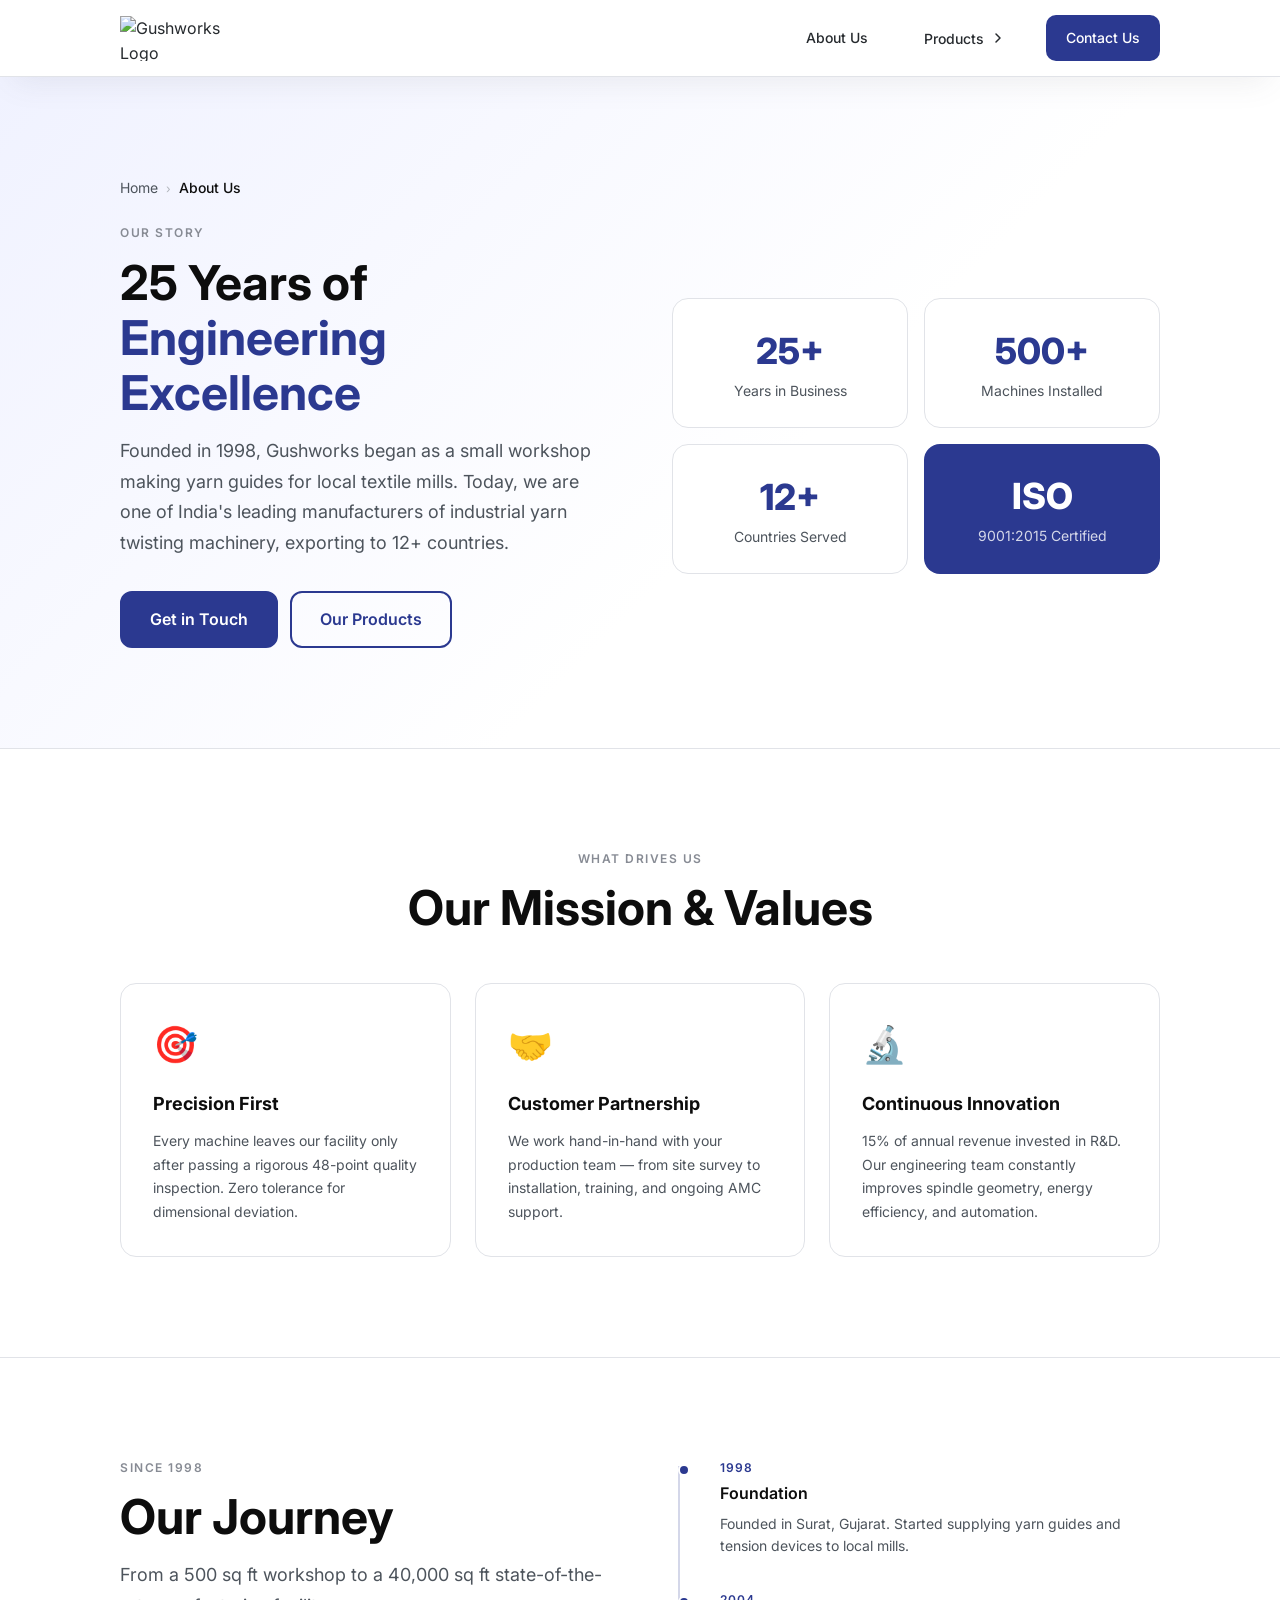
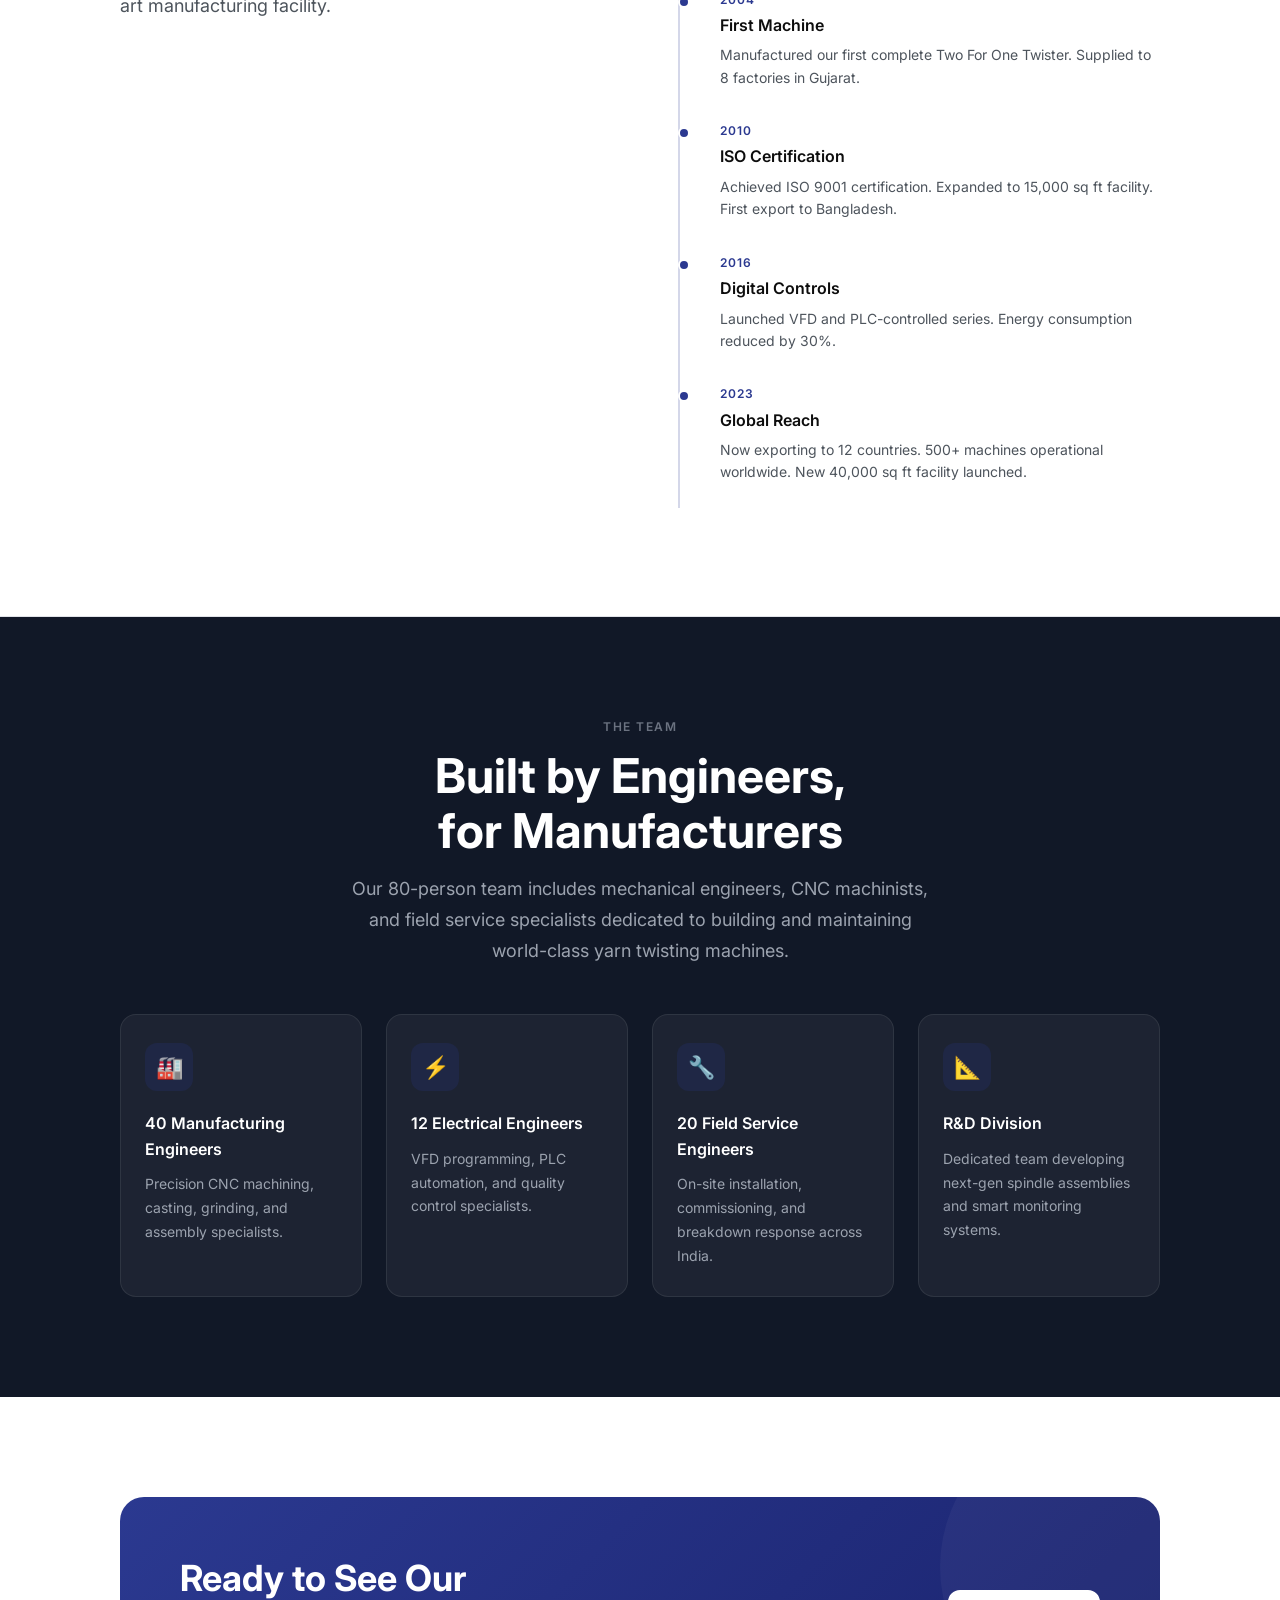
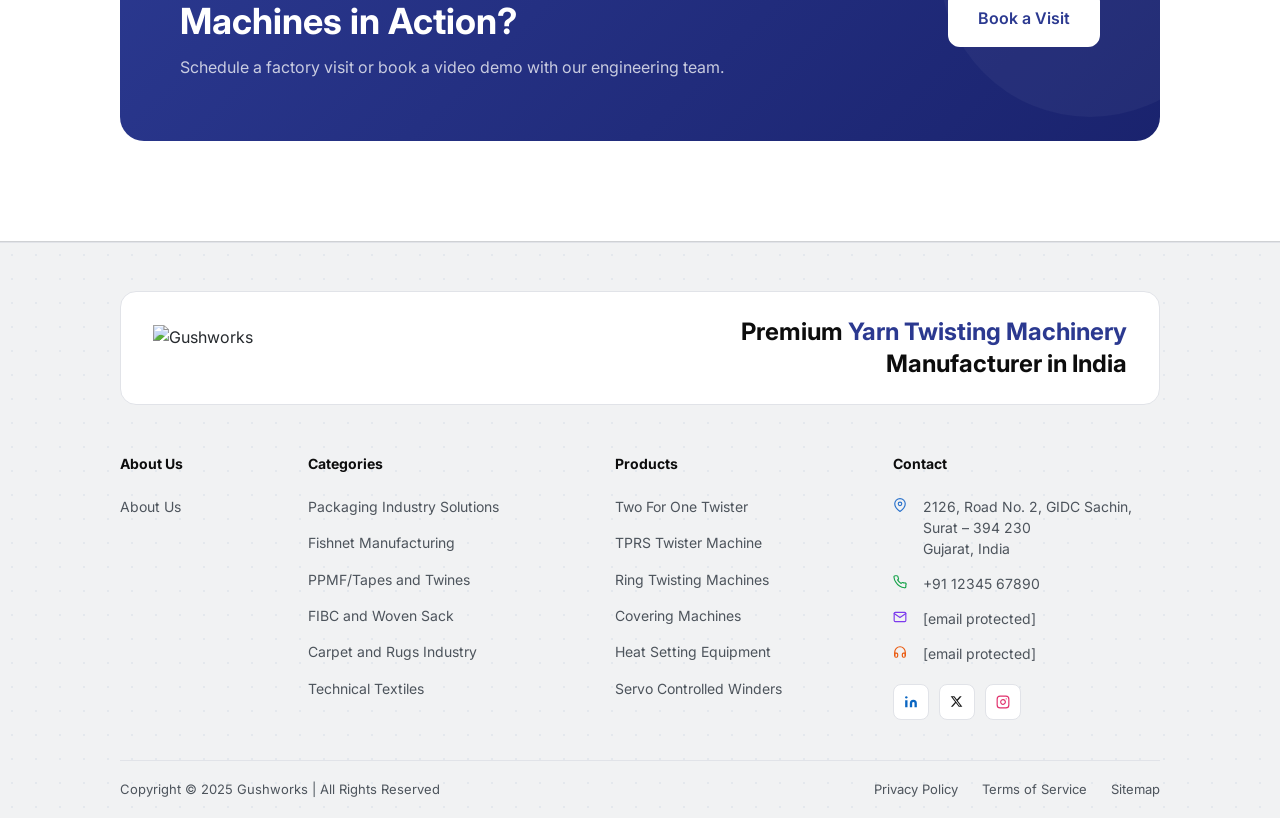
==== commit 1fcc1e01: "Add files via upload" ====
--- a/about.html
+++ b/about.html
@@ -15,7 +15,7 @@
 <header class="navbar" role="banner">
   <div class="container">
     <a href="index.html" class="navbar__logo" aria-label="Gushworks home">
-      <img src="assets/logo.png" alt="Gushworks Logo" width="109" height="45" />
+      <img src="assets/logo.svg" alt="Gushworks Logo" width="109" height="45" />
     </a>
     <nav class="navbar__right">
       <a href="about.html" class="nav-link" aria-current="page">About Us</a>
@@ -209,7 +209,7 @@
 <footer class="footer" aria-label="Site footer">
   <div class="container">
     <div class="footer-brand-card">
-      <div class="footer-brand-card__logo"><img src="assets/logo.png" alt="Gushworks" width="140" height="45" /></div>
+      <div class="footer-brand-card__logo"><img src="assets/logo.svg" alt="Gushworks" width="140" height="45" /></div>
       <div class="footer-brand-card__tagline">Premium <span>Yarn Twisting Machinery</span><br>Manufacturer in India</div>
     </div>
   </div>
@@ -251,11 +251,11 @@
           </div>
           <div class="footer-contact-item">
             <span class="footer-contact-icon" aria-hidden="true"><svg width="14" height="14" viewBox="0 0 24 24" fill="none" stroke="currentColor" stroke-width="2" stroke-linecap="round" stroke-linejoin="round"><path d="M4 4h16c1.1 0 2 .9 2 2v12c0 1.1-.9 2-2 2H4c-1.1 0-2-.9-2-2V6c0-1.1.9-2 2-2z"/><polyline points="22,6 12,13 2,6"/></svg></span>
-            <a href="mailto:info@gushworks.com">info@gushworks.com</a>
+            <a href="/cdn-cgi/l/email-protection#b7ded9d1d8f7d0c2c4dfc0d8c5dcc499d4d8da"><span class="__cf_email__" data-cfemail="40292e262f0027353328372f322b336e232f2d">[email&#160;protected]</span></a>
           </div>
           <div class="footer-contact-item">
             <span class="footer-contact-icon" aria-hidden="true"><svg width="14" height="14" viewBox="0 0 24 24" fill="none" stroke="currentColor" stroke-width="2" stroke-linecap="round" stroke-linejoin="round"><path d="M3 18v-6a9 9 0 0 1 18 0v6"/><path d="M21 19a2 2 0 0 1-2 2h-1a2 2 0 0 1-2-2v-3a2 2 0 0 1 2-2h3zM3 19a2 2 0 0 0 2 2h1a2 2 0 0 0 2-2v-3a2 2 0 0 0-2-2H3z"/></svg></span>
-            <a href="mailto:support@gushworks.com">support@gushworks.com</a>
+            <a href="/cdn-cgi/l/email-protection#61121411110e13152106141209160e130a124f020e0c"><span class="__cf_email__" data-cfemail="34474144445b4640745341475c435b465f471a575b59">[email&#160;protected]</span></a>
           </div>
         </div>
         <div class="footer-socials" aria-label="Social media links">
@@ -279,18 +279,7 @@
 </footer>
 
 
-<script src="script.js"></script>
+<script data-cfasync="false" src="/cdn-cgi/scripts/5c5dd728/cloudflare-static/email-decode.min.js"></script><script src="script.js"></script>
 <style>
   @media (max-width: 860px) {
-    .responsive-grid-1 { grid-template-columns: 1fr !important; }
-    .features-grid { grid-template-columns: 1fr 1fr !important; }
-  }
-  @media (max-width: 600px) {
-    .features-grid { grid-template-columns: 1fr !important; }
-    section > .container > div[style*="grid-template-columns:repeat(3"] {
-      grid-template-columns: 1fr !important;
-    }
-  }
-</style>
-</body>
-</html>
+  
--- a/styles.css
+++ b/styles.css
@@ -994,11 +994,12 @@
 }
 .footer-brand-card__logo img { height: 45px; width: auto; object-fit: contain; }
 .footer-brand-card__tagline {
-  font-size: clamp(16px, 2vw, 22px);
-  font-weight: 600;
+  font-size: clamp(18px, 2vw, 24px);
+  font-weight: 700;
   color: var(--text-primary);
   text-align: right;
-  line-height: 1.4;
+  line-height: 1.35;
+  max-width: 420px;
 }
 .footer-brand-card__tagline span { color: var(--primary); }
 
@@ -1037,8 +1038,13 @@
   width: 20px; flex-shrink: 0;
   display: flex; align-items: flex-start;
   padding-top: 2px;
-  color: var(--primary);
-}
+  color: var(--primary); /* default — overridden per-item below */
+}
+/* Distinct icon colors matching the Figma design */
+.footer-contact-item:nth-child(1) .footer-contact-icon { color: #2B73CC; } /* location → blue     */
+.footer-contact-item:nth-child(2) .footer-contact-icon { color: #16A34A; } /* phone    → green    */
+.footer-contact-item:nth-child(3) .footer-contact-icon { color: #7C3AED; } /* email    → purple   */
+.footer-contact-item:nth-child(4) .footer-contact-icon { color: #EA580C; } /* support  → orange  */
 
 /* Social icons */
 .footer-socials { display: flex; gap: 10px; margin-top: 20px; }
@@ -1052,10 +1058,12 @@
   transition: all var(--transition);
   font-size: 14px; font-weight: 700;
 }
+.footer-social-link:nth-child(1) { color: #0A66C2; }   /* LinkedIn  */
+.footer-social-link:nth-child(2) { color: #1A1A1A; }   /* X/Twitter */
+.footer-social-link:nth-child(3) { color: #E1306C; }   /* Instagram */
 .footer-social-link:hover {
-  background: var(--primary);
-  color: var(--white);
-  border-color: var(--primary);
+  transform: translateY(-2px);
+  box-shadow: 0 4px 12px rgba(0,0,0,0.12);
 }
 
 /* Bottom bar */
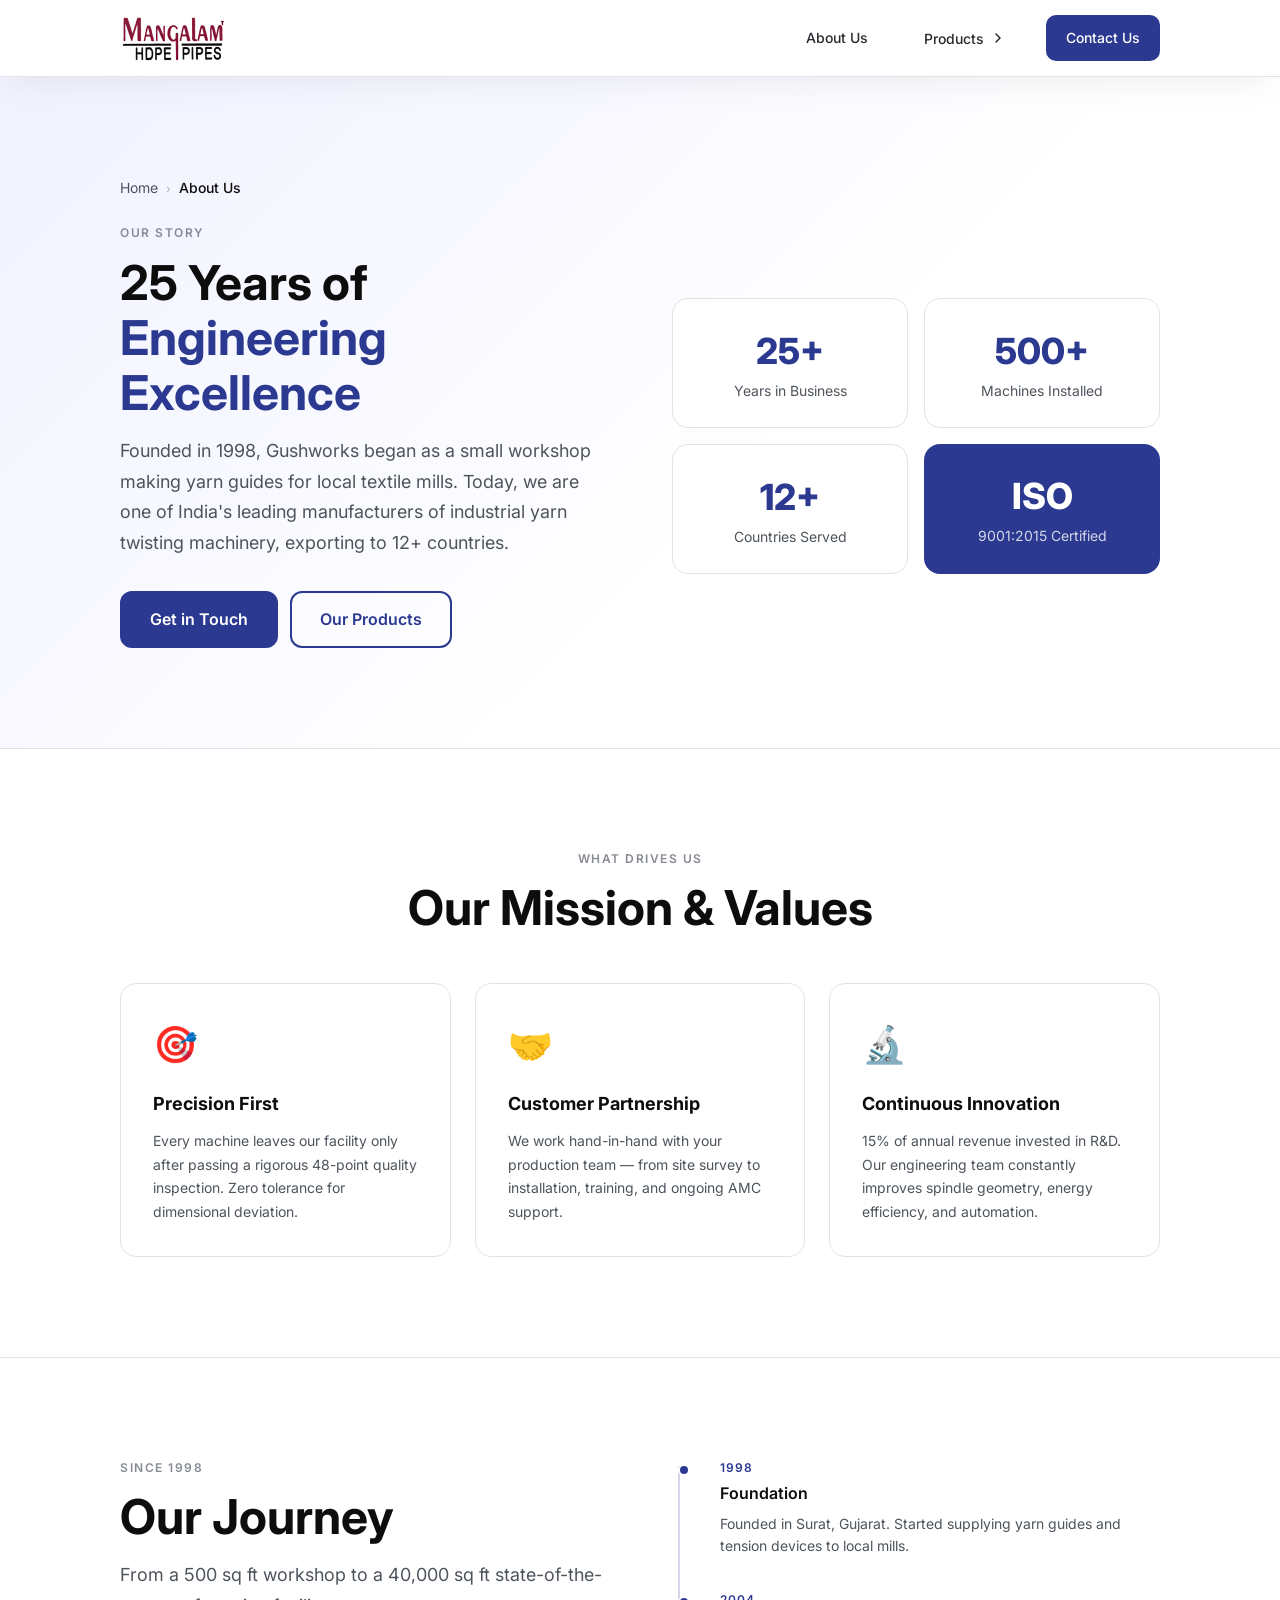
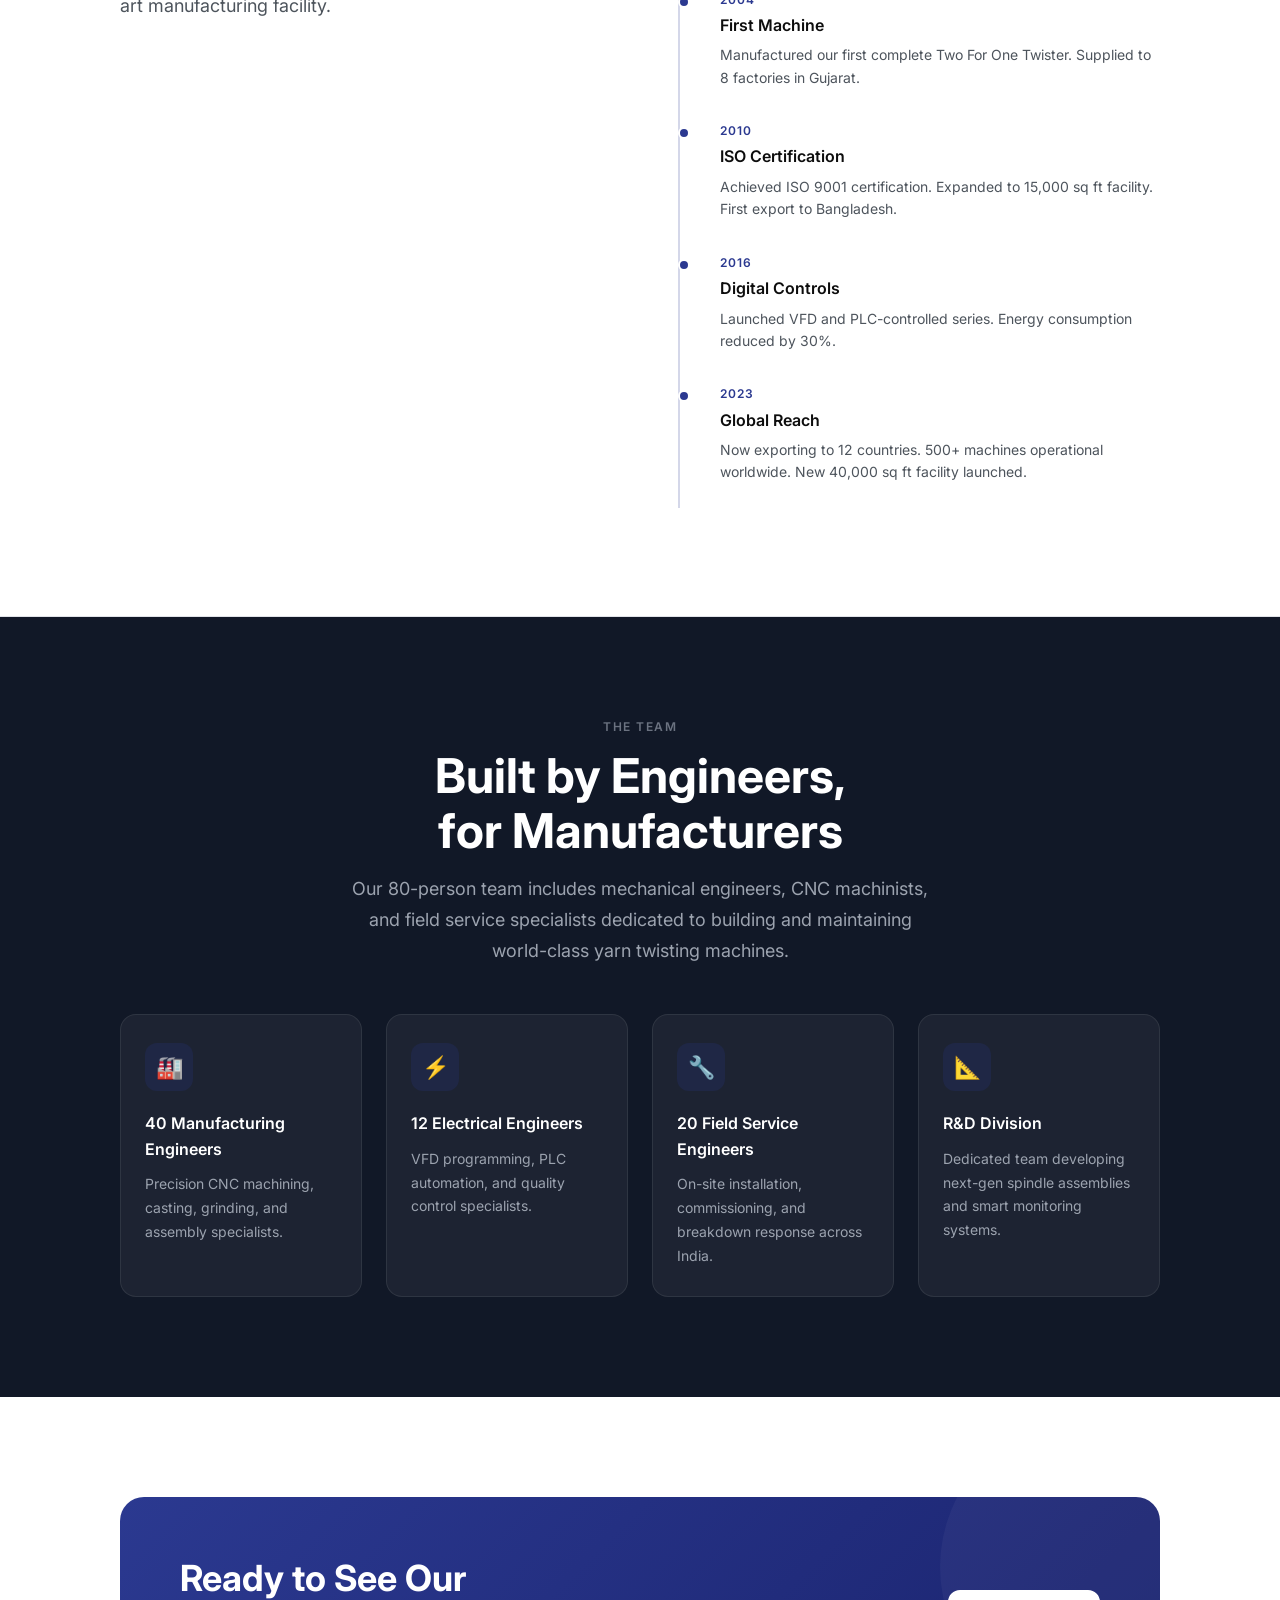
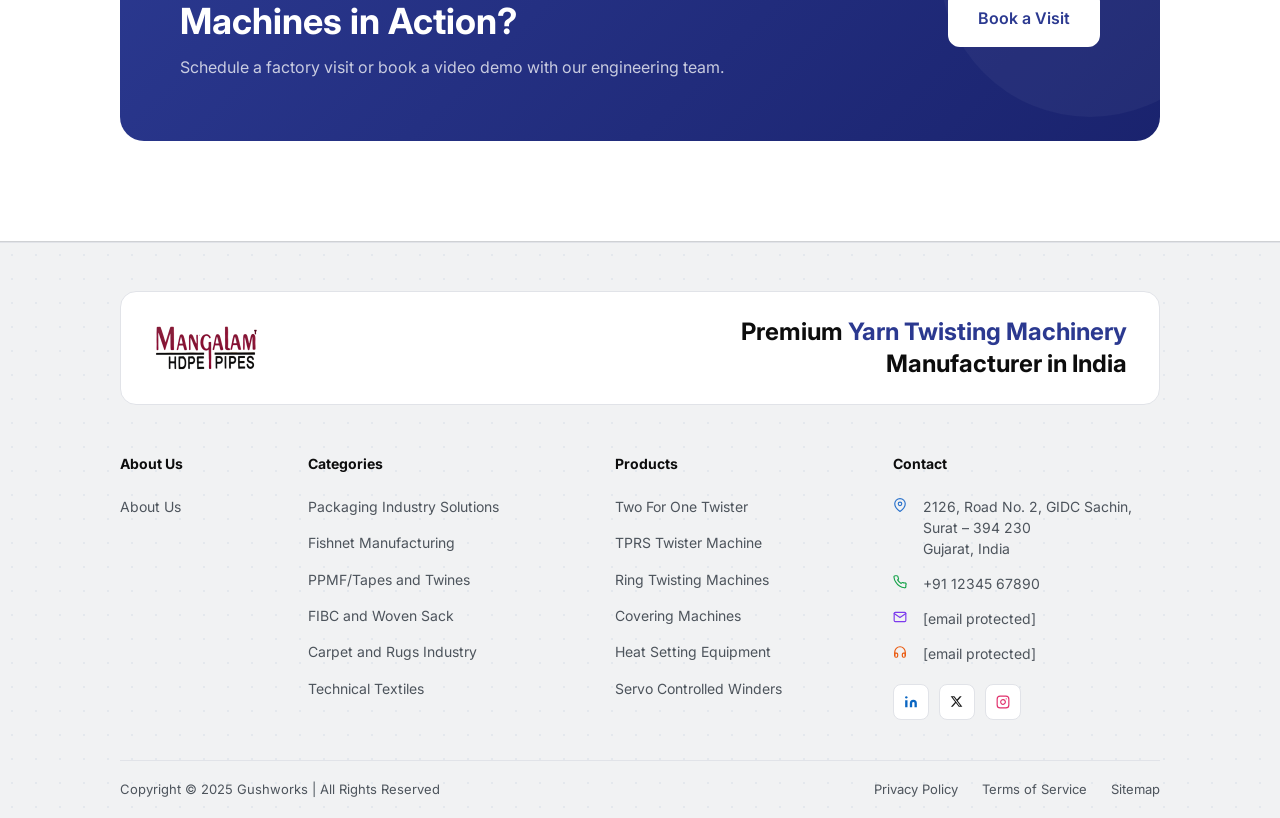
==== commit b1041892: "Add files via upload" ====
--- a/about.html
+++ b/about.html
@@ -15,7 +15,7 @@
 <header class="navbar" role="banner">
   <div class="container">
     <a href="index.html" class="navbar__logo" aria-label="Gushworks home">
-      <img src="assets/logo.svg" alt="Gushworks Logo" width="109" height="45" />
+      <img src="logo.png" alt="Gushworks Logo" width="109" height="45" />
     </a>
     <nav class="navbar__right">
       <a href="about.html" class="nav-link" aria-current="page">About Us</a>
@@ -209,7 +209,7 @@
 <footer class="footer" aria-label="Site footer">
   <div class="container">
     <div class="footer-brand-card">
-      <div class="footer-brand-card__logo"><img src="assets/logo.svg" alt="Gushworks" width="140" height="45" /></div>
+      <div class="footer-brand-card__logo"><img src="logo.png" alt="Gushworks" width="140" height="45" /></div>
       <div class="footer-brand-card__tagline">Premium <span>Yarn Twisting Machinery</span><br>Manufacturer in India</div>
     </div>
   </div>
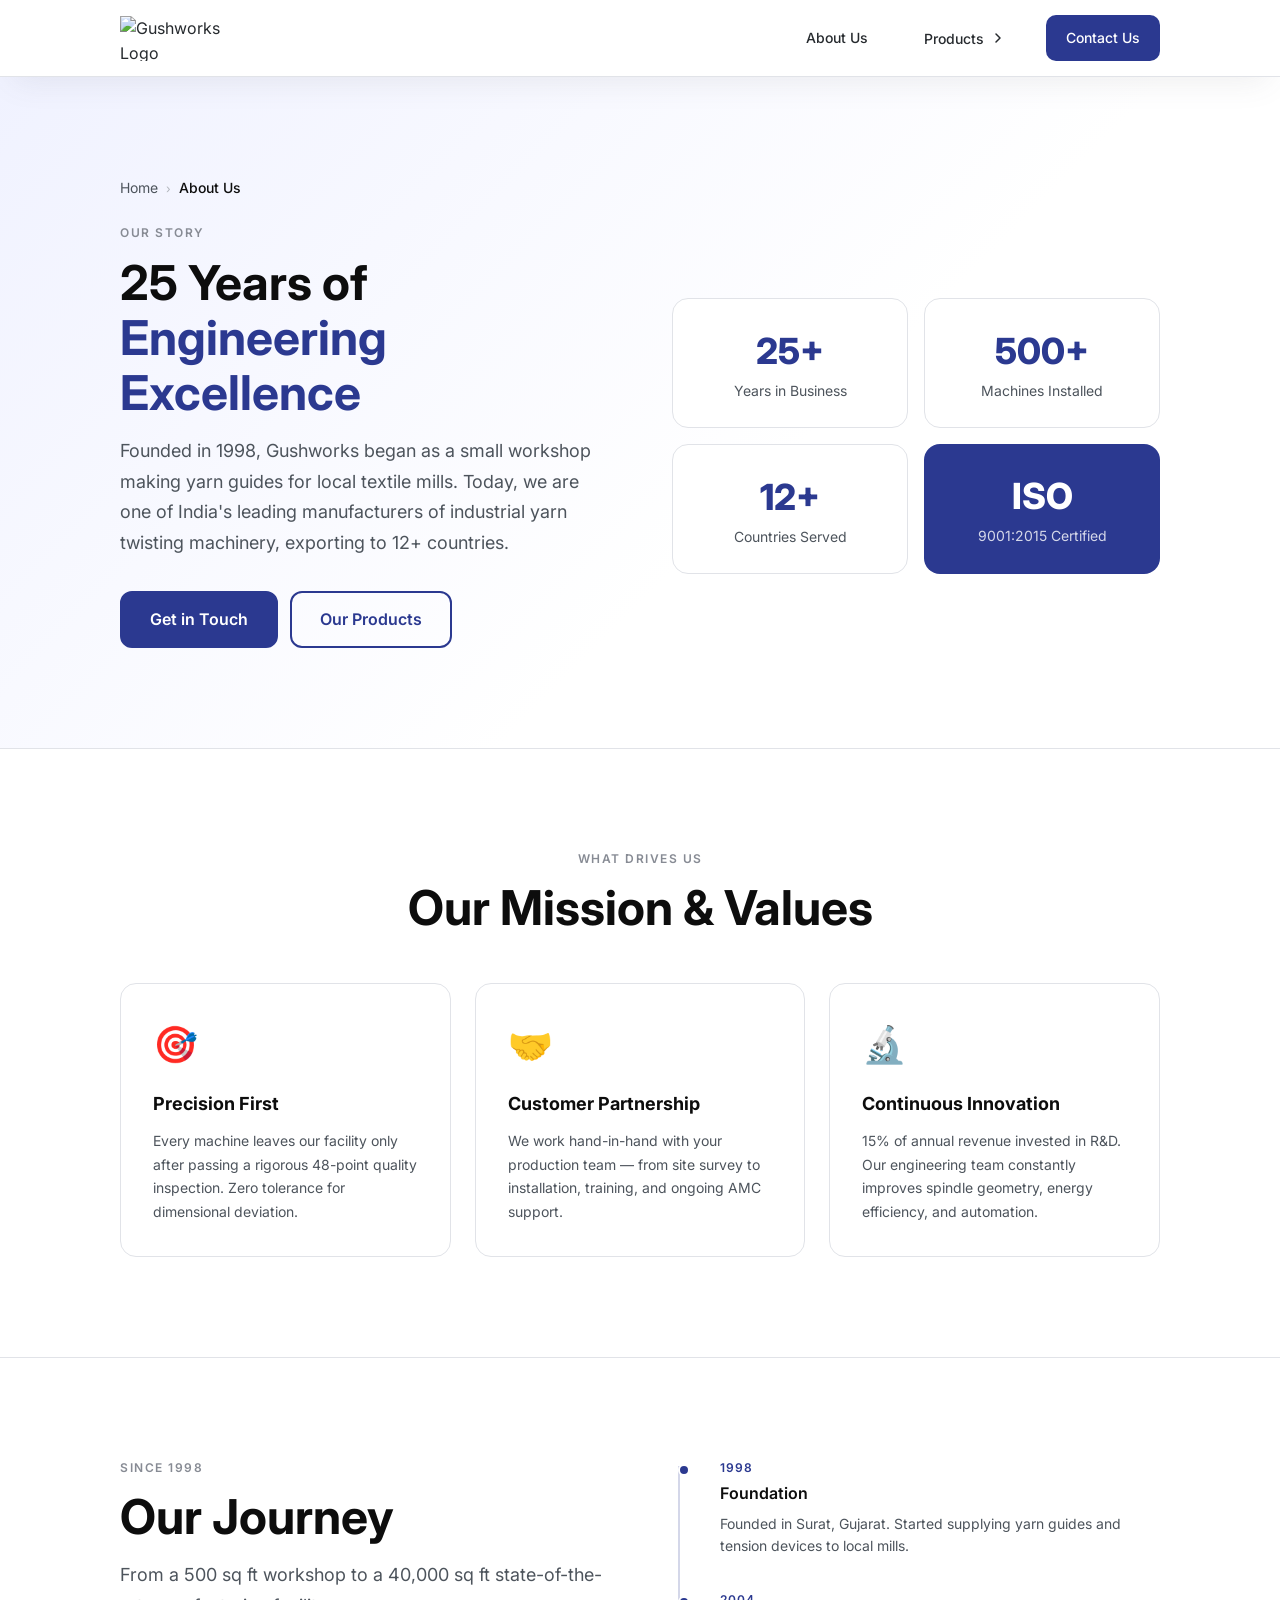
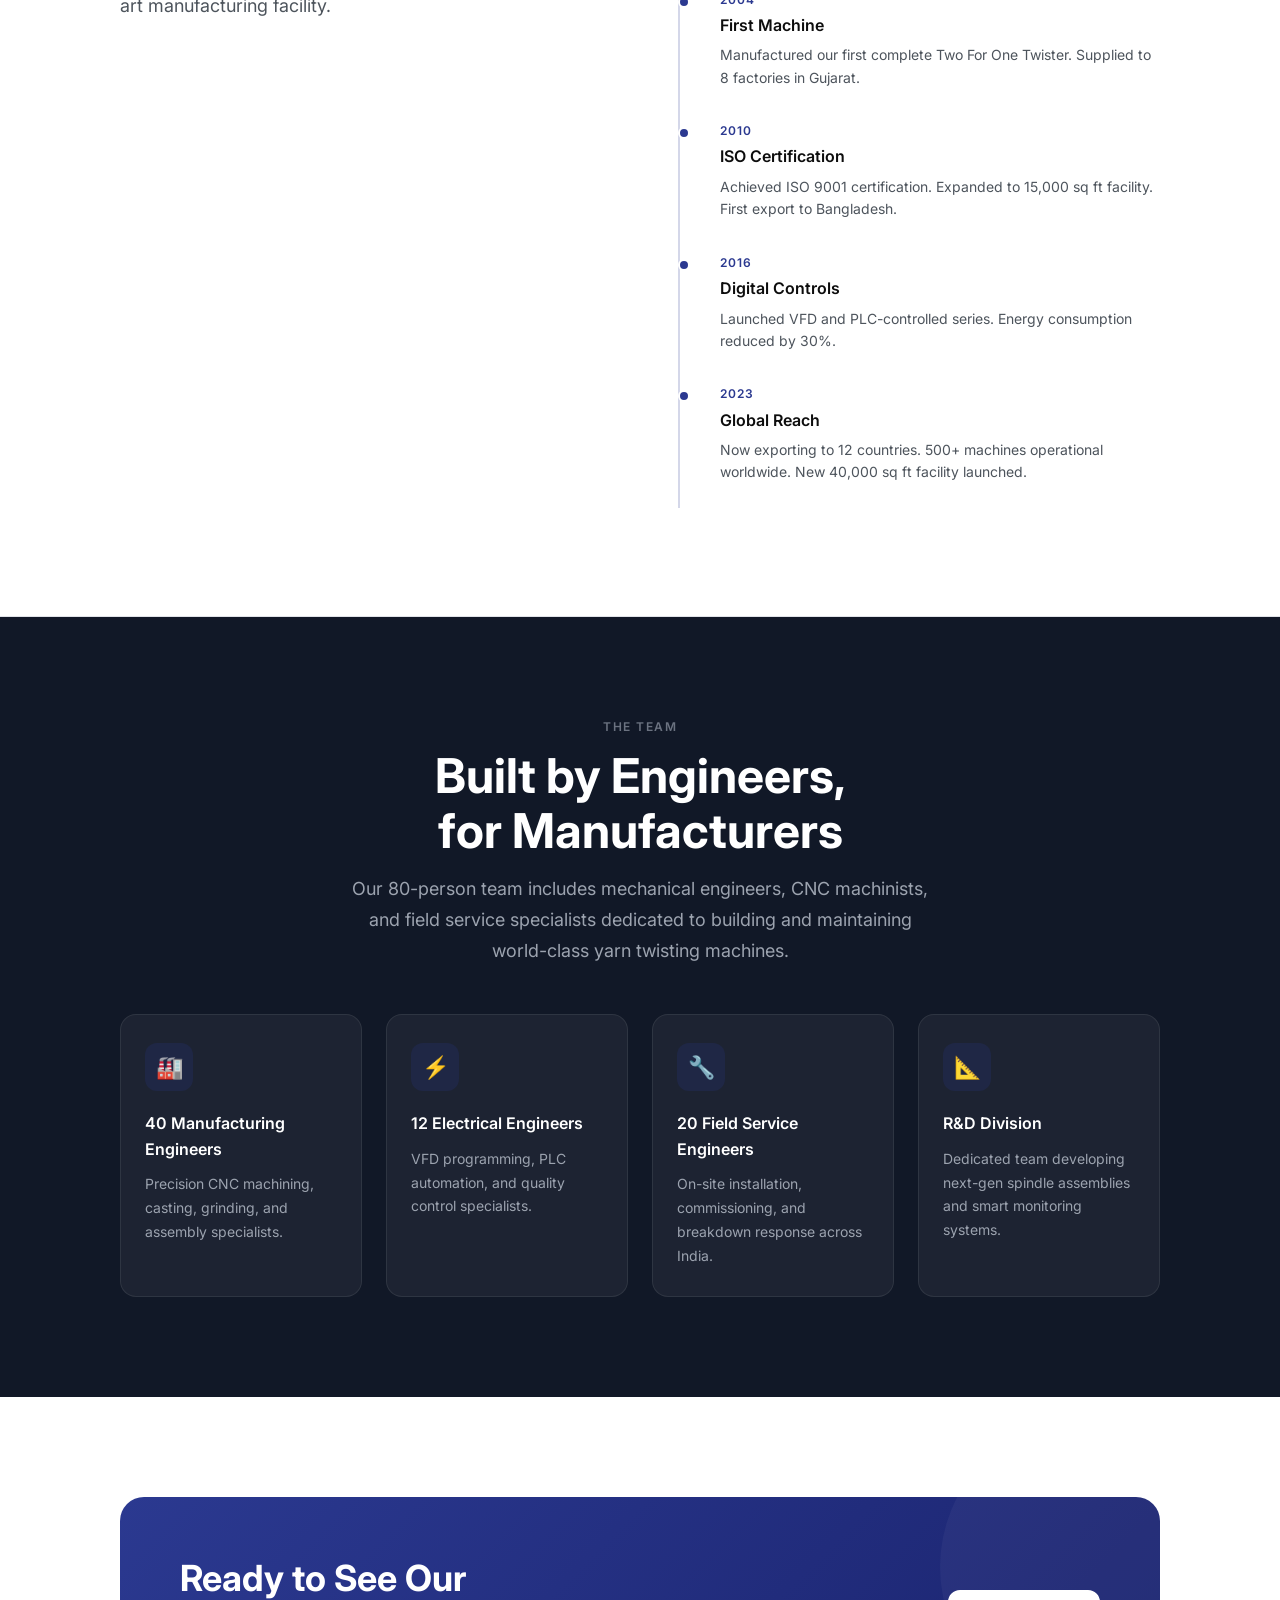
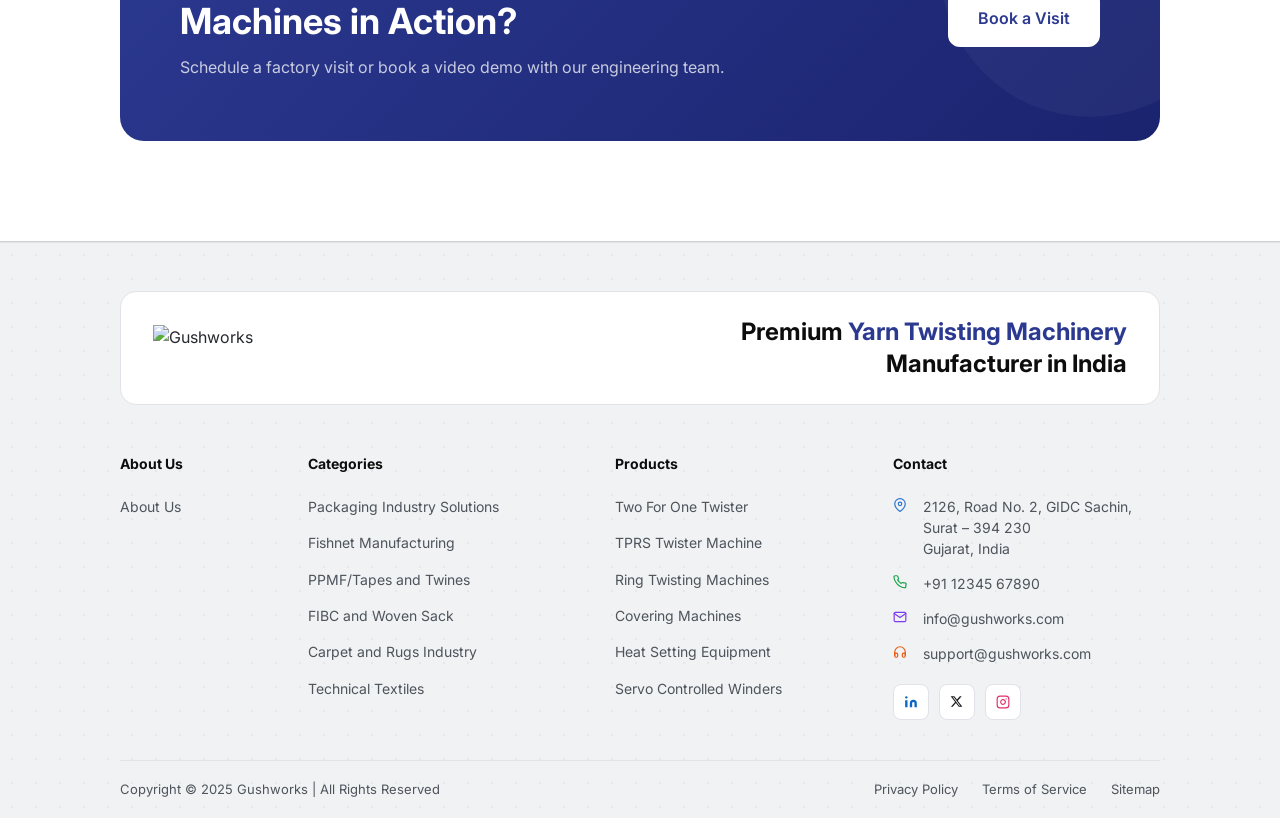
==== commit 0f1d0ab7: "Add files via upload" ====
--- a/about.html
+++ b/about.html
@@ -15,7 +15,7 @@
 <header class="navbar" role="banner">
   <div class="container">
     <a href="index.html" class="navbar__logo" aria-label="Gushworks home">
-      <img src="logo.png" alt="Gushworks Logo" width="109" height="45" />
+      <img src="assets/logo.png" alt="Gushworks Logo" width="109" height="45" />
     </a>
     <nav class="navbar__right">
       <a href="about.html" class="nav-link" aria-current="page">About Us</a>
@@ -209,7 +209,7 @@
 <footer class="footer" aria-label="Site footer">
   <div class="container">
     <div class="footer-brand-card">
-      <div class="footer-brand-card__logo"><img src="logo.png" alt="Gushworks" width="140" height="45" /></div>
+      <div class="footer-brand-card__logo"><img src="assets/logo.png" alt="Gushworks" width="140" height="45" /></div>
       <div class="footer-brand-card__tagline">Premium <span>Yarn Twisting Machinery</span><br>Manufacturer in India</div>
     </div>
   </div>
@@ -251,11 +251,11 @@
           </div>
           <div class="footer-contact-item">
             <span class="footer-contact-icon" aria-hidden="true"><svg width="14" height="14" viewBox="0 0 24 24" fill="none" stroke="currentColor" stroke-width="2" stroke-linecap="round" stroke-linejoin="round"><path d="M4 4h16c1.1 0 2 .9 2 2v12c0 1.1-.9 2-2 2H4c-1.1 0-2-.9-2-2V6c0-1.1.9-2 2-2z"/><polyline points="22,6 12,13 2,6"/></svg></span>
-            <a href="/cdn-cgi/l/email-protection#b7ded9d1d8f7d0c2c4dfc0d8c5dcc499d4d8da"><span class="__cf_email__" data-cfemail="40292e262f0027353328372f322b336e232f2d">[email&#160;protected]</span></a>
+            <a href="mailto:info@gushworks.com">info@gushworks.com</a>
           </div>
           <div class="footer-contact-item">
             <span class="footer-contact-icon" aria-hidden="true"><svg width="14" height="14" viewBox="0 0 24 24" fill="none" stroke="currentColor" stroke-width="2" stroke-linecap="round" stroke-linejoin="round"><path d="M3 18v-6a9 9 0 0 1 18 0v6"/><path d="M21 19a2 2 0 0 1-2 2h-1a2 2 0 0 1-2-2v-3a2 2 0 0 1 2-2h3zM3 19a2 2 0 0 0 2 2h1a2 2 0 0 0 2-2v-3a2 2 0 0 0-2-2H3z"/></svg></span>
-            <a href="/cdn-cgi/l/email-protection#61121411110e13152106141209160e130a124f020e0c"><span class="__cf_email__" data-cfemail="34474144445b4640745341475c435b465f471a575b59">[email&#160;protected]</span></a>
+            <a href="mailto:support@gushworks.com">support@gushworks.com</a>
           </div>
         </div>
         <div class="footer-socials" aria-label="Social media links">
@@ -279,7 +279,18 @@
 </footer>
 
 
-<script data-cfasync="false" src="/cdn-cgi/scripts/5c5dd728/cloudflare-static/email-decode.min.js"></script><script src="script.js"></script>
+<script src="script.js"></script>
 <style>
   @media (max-width: 860px) {
-  +    .responsive-grid-1 { grid-template-columns: 1fr !important; }
+    .features-grid { grid-template-columns: 1fr 1fr !important; }
+  }
+  @media (max-width: 600px) {
+    .features-grid { grid-template-columns: 1fr !important; }
+    section > .container > div[style*="grid-template-columns:repeat(3"] {
+      grid-template-columns: 1fr !important;
+    }
+  }
+</style>
+</body>
+</html>
--- a/styles.css
+++ b/styles.css
@@ -1362,21 +1362,22 @@
   margin-bottom: 20px;
 }
 .portfolio-card__img {
-  padding: 0 24px;
-  flex: 1;
-  min-height: 200px;
+  margin: 0 24px;
+  height: 220px;
   overflow: hidden;
   border-radius: 12px;
-  margin-bottom: 0;
   background: #F7F8F9;
+  flex-shrink: 0;
 }
 .portfolio-card__img img {
-  width: 100%; height: 100%;
+  width: 100%;
+  height: 100%;
   object-fit: cover;
   border-radius: 12px;
+  display: block;
   transition: transform 0.4s ease;
 }
-.portfolio-card:hover .portfolio-card__img img { transform: scale(1.04); }
+.portfolio-card:hover .portfolio-card__img img { transform: scale(1.06); }
 .portfolio-card__footer {
   padding: 20px 24px 24px;
 }
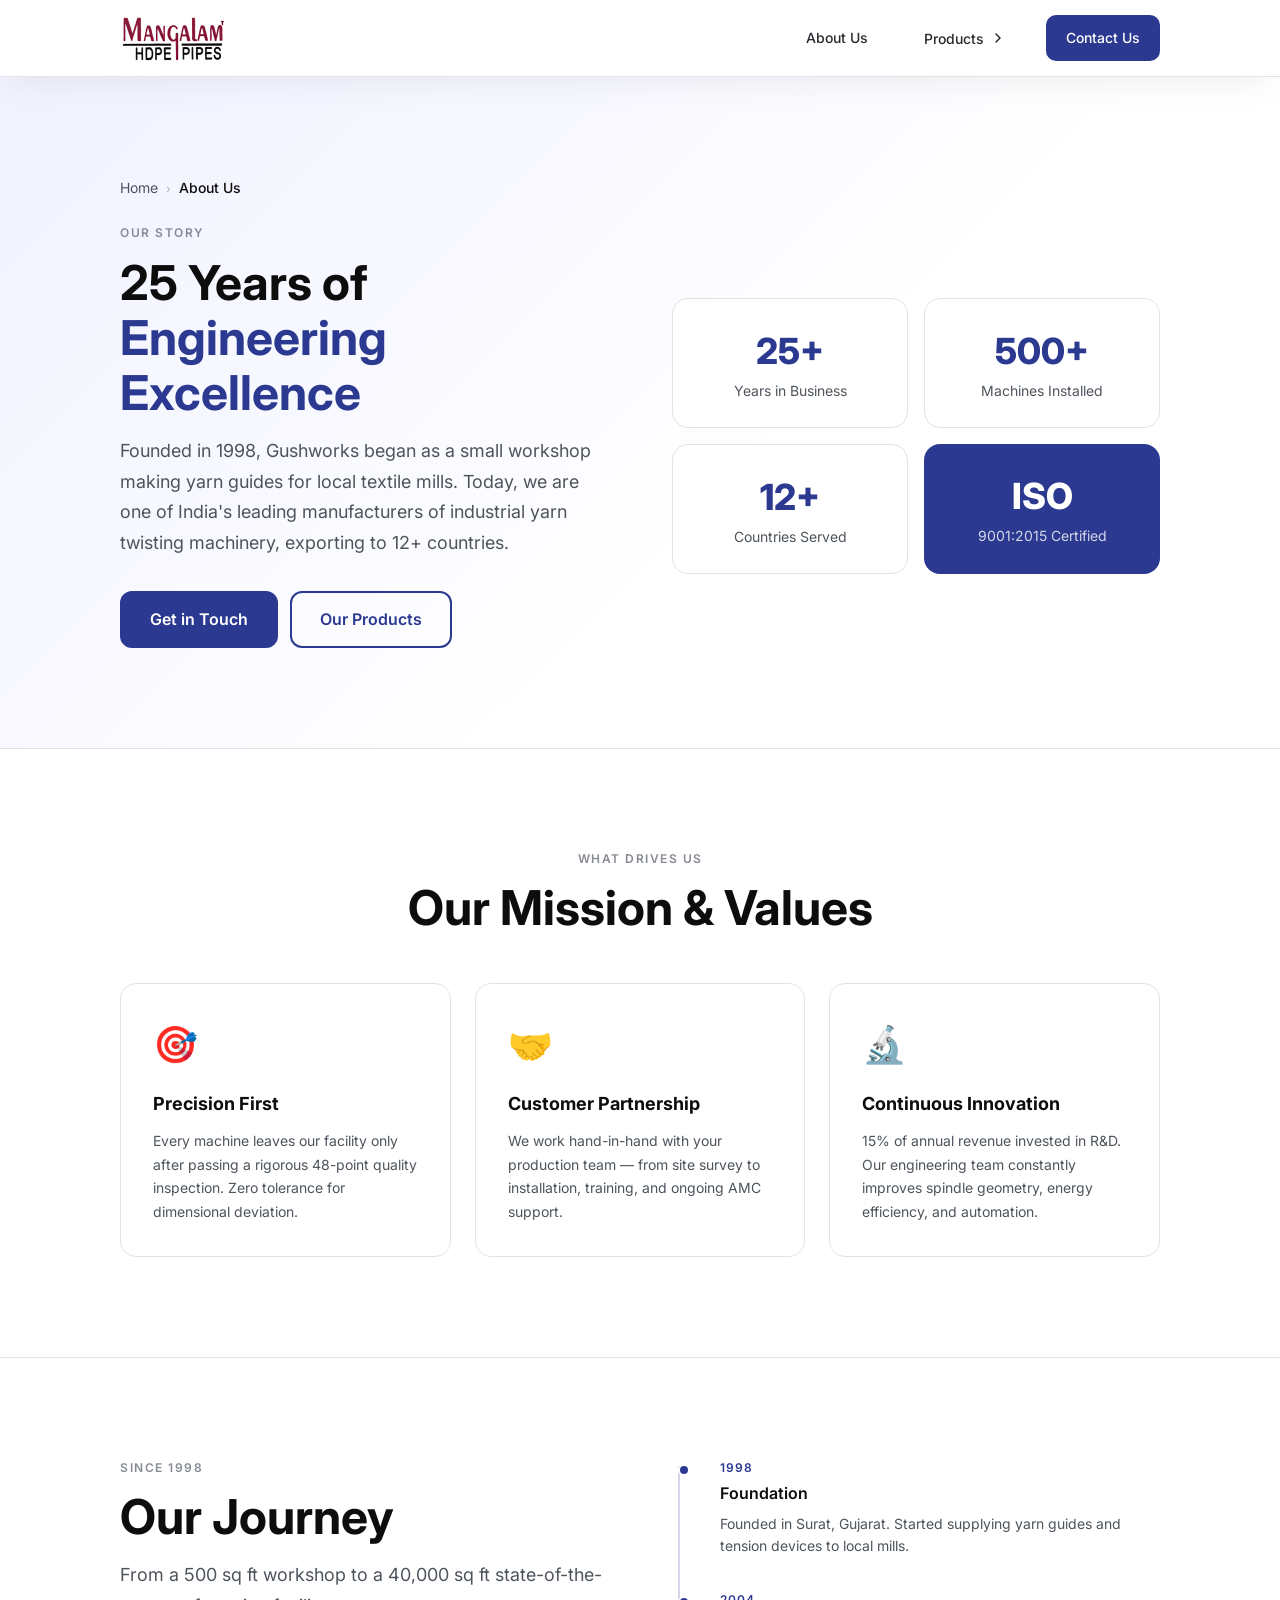
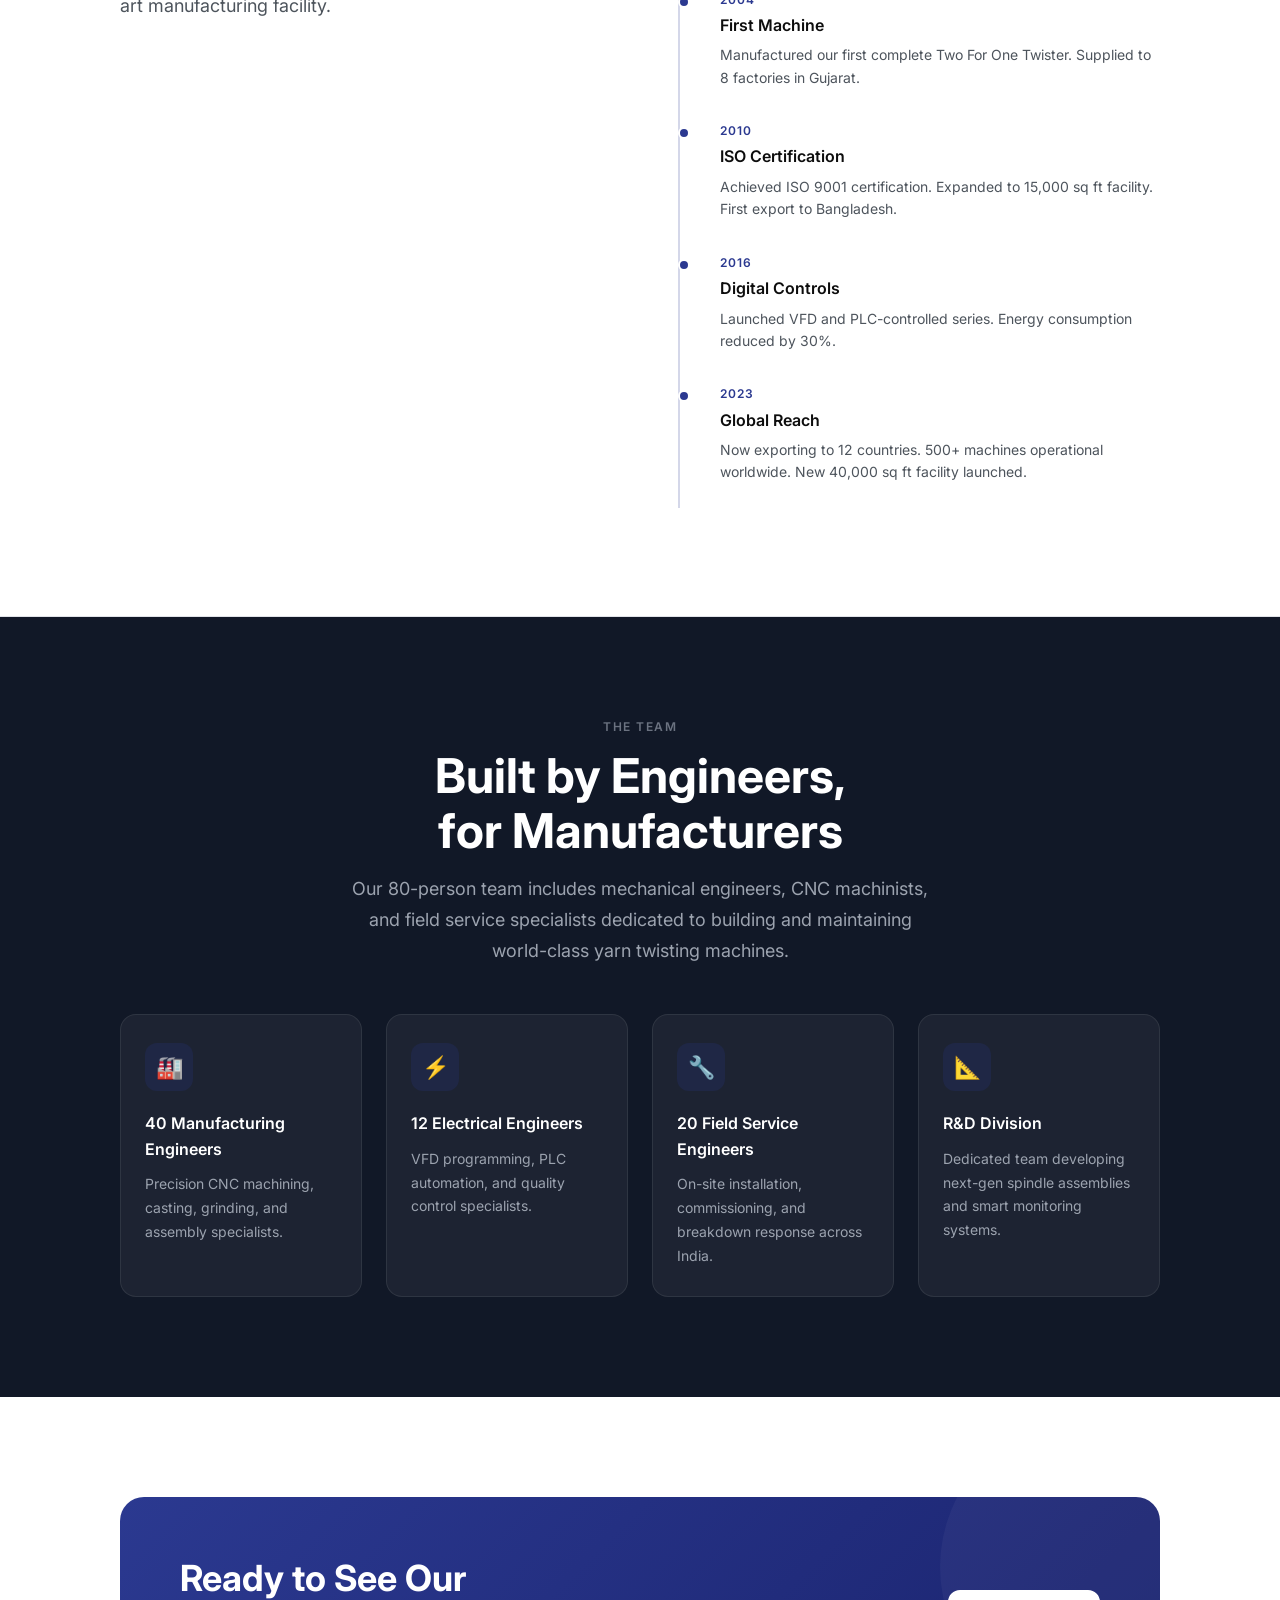
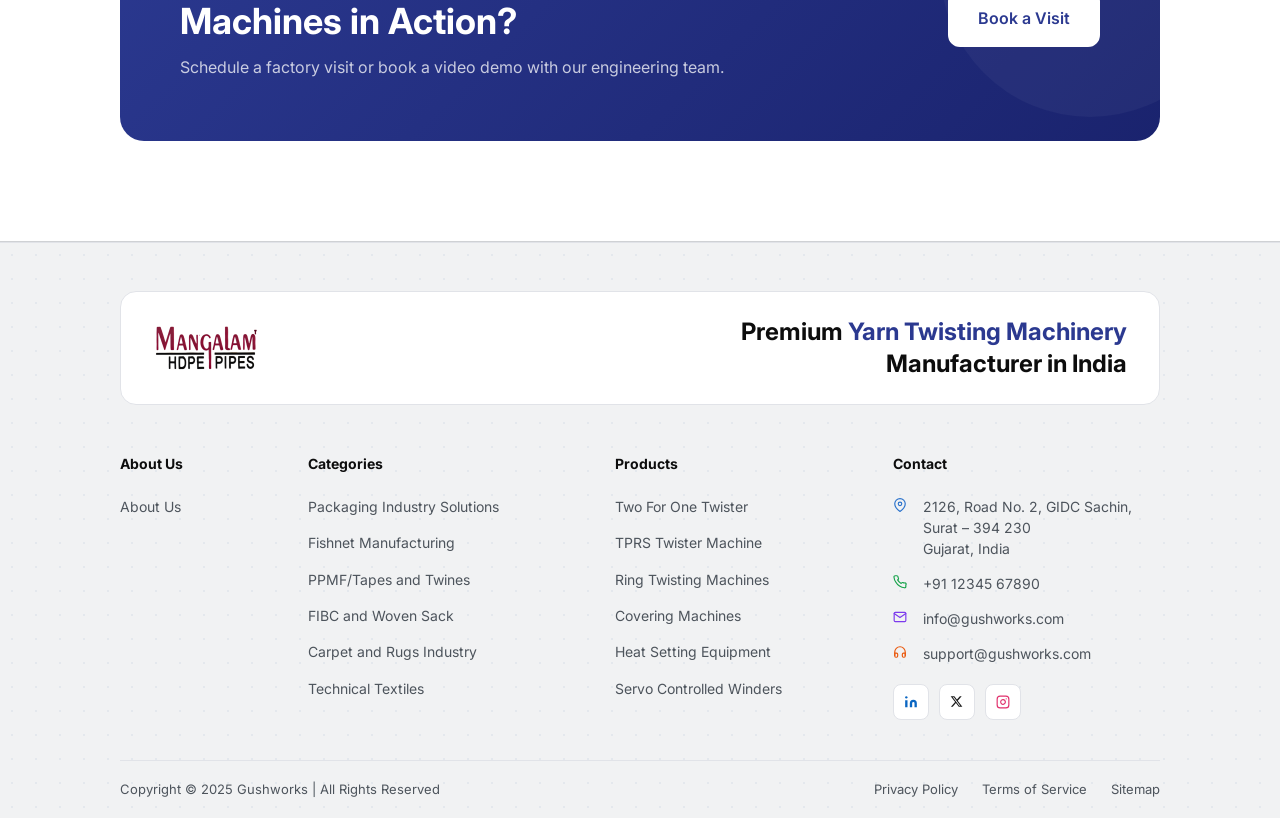
==== commit 6ea46df2: "Add files via upload" ====
--- a/about.html
+++ b/about.html
@@ -15,7 +15,7 @@
 <header class="navbar" role="banner">
   <div class="container">
     <a href="index.html" class="navbar__logo" aria-label="Gushworks home">
-      <img src="assets/logo.png" alt="Gushworks Logo" width="109" height="45" />
+      <img src="logo.png" alt="Gushworks Logo" width="109" height="45" />
     </a>
     <nav class="navbar__right">
       <a href="about.html" class="nav-link" aria-current="page">About Us</a>
@@ -209,7 +209,7 @@
 <footer class="footer" aria-label="Site footer">
   <div class="container">
     <div class="footer-brand-card">
-      <div class="footer-brand-card__logo"><img src="assets/logo.png" alt="Gushworks" width="140" height="45" /></div>
+      <div class="footer-brand-card__logo"><img src="logo.png" alt="Gushworks" width="140" height="45" /></div>
       <div class="footer-brand-card__tagline">Premium <span>Yarn Twisting Machinery</span><br>Manufacturer in India</div>
     </div>
   </div>
--- a/styles.css
+++ b/styles.css
@@ -1,1633 +1,1633 @@
-/* ============================================================
-   GUSHWORKS — Shared Stylesheet
-   Design tokens from Figma: DOv07H7C2tA5UrVLhmfwfW
-   ============================================================ */
-
-/* --- Google Fonts --- */
-@import url('https://fonts.googleapis.com/css2?family=Inter:wght@300;400;500;600;700;800;900&display=swap');
-
-/* --- CSS Custom Properties --- */
-:root {
-  --primary: #2B3990;
-  --primary-hover: #1f2a6e;
-  --dark-bg: #111827;
-  --white: #FFFFFF;
-  --body-bg: #FFFFFF;
-  --footer-bg: #F1F2F3;
-  --border: #E1E3E8;
-  --border-light: #CFD1D4;
-  --text-primary: #0D0D0D;
-  --text-body: #262A2E;
-  --text-muted: #4D545C;
-  --text-soft: #878B94;
-  --text-white: #FFFFFF;
-  --max-w: 1240px;
-  --sticky-h: 48px;       /* height of the sticky header band above the navbar */
-  --nav-h: 77px;
-  --nav-offset: 77px;     /* used for page-body padding when sticky-header is hidden */
-  --radius-btn: 10px;
-  --radius-card: 16px;
-  --shadow-card: 0px 20px 40px -8px rgba(88,92,95,0.14);
-  --shadow-nav: 0px 16px 32px -12px rgba(88,92,95,0.10);
-  --transition: 0.25s ease;
-  --pad-x: 100px;
-  --pad-y: 100px;
-}
-
-/* --- Reset --- */
-*, *::before, *::after { box-sizing: border-box; margin: 0; padding: 0; }
-html { scroll-behavior: smooth; }
-body {
-  font-family: 'Inter', sans-serif;
-  color: var(--text-body);
-  background: var(--body-bg);
-  line-height: 1.6;
-  -webkit-font-smoothing: antialiased;
-}
-img { max-width: 100%; display: block; }
-a { text-decoration: none; color: inherit; }
-button { cursor: pointer; font-family: inherit; border: none; background: none; }
-ul { list-style: none; }
-
-/* --- Container --- */
-.container {
-  max-width: var(--max-w);
-  margin: 0 auto;
-  padding: 0 var(--pad-x);
-  width: 100%;
-}
-.section-pad {
-  padding: var(--pad-y) 0;
-}
-
-/* ===================================================================
-   NAVBAR
-   =================================================================== */
-.navbar {
-  position: fixed;
-  top: 0; left: 0; right: 0;
-  z-index: 1000;
-  height: var(--nav-h);
-  background: var(--white);
-  border-bottom: 1px solid var(--border);
-  box-shadow: var(--shadow-nav);
-  display: flex;
-  align-items: center;
-}
-.navbar .container {
-  display: flex;
-  align-items: center;
-  justify-content: space-between;
-  height: 45px;
-}
-.navbar__logo { display:flex; align-items:center; }
-.navbar__logo img { height: 45px; width: auto; object-fit: contain; }
-.navbar__right {
-  display: flex;
-  align-items: center;
-  gap: 24px;
-}
-.nav-link {
-  font-size: 14px;
-  font-weight: 500;
-  color: var(--text-body);
-  padding: 12px 16px;
-  border-radius: var(--radius-btn);
-  transition: background var(--transition);
-  display: flex; align-items: center; gap: 6px;
-}
-.nav-link:hover { background: #F1F2F3; }
-.nav-dropdown { position: relative; }
-.nav-dropdown__icon {
-  width: 16px; height: 16px;
-  transition: transform var(--transition);
-  display: flex; align-items: center; justify-content: center;
-}
-.nav-dropdown.active .nav-dropdown__icon { transform: rotate(90deg); }
-.dropdown-menu {
-  position: absolute;
-  top: calc(100% + 8px);
-  left: 0;
-  min-width: 220px;
-  background: var(--white);
-  border: 1px solid var(--border);
-  border-radius: 12px;
-  box-shadow: 0 8px 24px rgba(0,0,0,0.12);
-  padding: 8px 0;
-  opacity: 0; visibility: hidden;
-  transform: translateY(-8px);
-  transition: all var(--transition);
-  z-index: 100;
-}
-.nav-dropdown.active .dropdown-menu {
-  opacity: 1; visibility: visible; transform: translateY(0);
-}
-.dropdown-menu a {
-  display: block;
-  padding: 10px 16px;
-  font-size: 14px;
-  color: var(--text-body);
-  transition: background var(--transition);
-}
-.dropdown-menu a:hover { background: #F7F8F9; }
-.btn-nav {
-  background: var(--primary);
-  color: var(--white);
-  font-size: 14px;
-  font-weight: 500;
-  padding: 12px 20px;
-  border-radius: var(--radius-btn);
-  transition: background var(--transition), transform var(--transition), box-shadow var(--transition);
-}
-.btn-nav:hover {
-  background: var(--primary-hover);
-  box-shadow: 0 4px 16px rgba(43,57,144,0.3);
-  transform: translateY(-1px);
-}
-
-/* hamburger */
-.hamburger {
-  display: none;
-  flex-direction: column;
-  gap: 5px;
-  cursor: pointer;
-  padding: 8px;
-  border-radius: 8px;
-  transition: background var(--transition);
-}
-.hamburger:hover { background: #F1F2F3; }
-.hamburger span {
-  display: block; width: 22px; height: 2px;
-  background: var(--text-body);
-  border-radius: 2px;
-  transition: all var(--transition);
-}
-.hamburger.active span:nth-child(1) { transform: translateY(7px) rotate(45deg); }
-.hamburger.active span:nth-child(2) { opacity: 0; }
-.hamburger.active span:nth-child(3) { transform: translateY(-7px) rotate(-45deg); }
-
-/* mobile nav */
-.mobile-nav {
-  display: none;
-  position: fixed;
-  top: var(--nav-h); left: 0; right: 0;
-  background: var(--white);
-  border-bottom: 1px solid var(--border);
-  padding: 16px 0;
-  z-index: 999;
-  box-shadow: var(--shadow-nav);
-}
-.mobile-nav.open { display: block; }
-.mobile-nav a {
-  display: block;
-  padding: 12px var(--pad-x);
-  font-size: 15px;
-  font-weight: 500;
-  color: var(--text-body);
-  border-bottom: 1px solid var(--border);
-}
-.mobile-nav a:last-child { border-bottom: none; }
-.mobile-nav .btn-mobile-contact {
-  background: var(--primary);
-  color: var(--white);
-  margin: 12px var(--pad-x) 0;
-  border-radius: var(--radius-btn);
-  text-align: center;
-  display: block;
-}
-
-/* Sticky sub-nav band */
-.sticky-band {
-  position: fixed;
-  top: 0; left: 0; right: 0;
-  height: var(--nav-h);
-  background: var(--white);
-  border-bottom: 1px solid var(--border);
-  box-shadow: var(--shadow-nav);
-  z-index: 999;
-  display: flex; align-items: center;
-  transform: translateY(-100%);
-  transition: transform 0.35s cubic-bezier(0.4, 0, 0.2, 1),
-              opacity 0.35s ease;
-  opacity: 0;
-}
-.sticky-band.visible {
-  transform: translateY(0);
-  opacity: 1;
-}
-
-/* --- Page top offset (accounts for fixed navbar only; sticky-header adds more when visible) --- */
-.page-body { padding-top: var(--nav-h); }
-
-/* ===================================================================
-   BREADCRUMB
-   =================================================================== */
-.breadcrumb {
-  display: flex; align-items: center; gap: 8px;
-  font-size: 14px;
-  color: var(--text-muted);
-  margin-bottom: 24px;
-}
-.breadcrumb a { color: var(--text-muted); transition: color var(--transition); }
-.breadcrumb a:hover { color: var(--primary); }
-.breadcrumb .sep { color: #B0B4BB; font-size: 12px; }
-.breadcrumb .current { color: var(--text-primary); font-weight: 500; }
-
-/* ===================================================================
-   BUTTONS
-   =================================================================== */
-.btn {
-  display: inline-flex; align-items: center; gap: 8px;
-  font-size: 16px; font-weight: 600;
-  padding: 14px 28px;
-  border-radius: 12px;
-  transition: all var(--transition);
-  cursor: pointer;
-}
-.btn-primary {
-  background: var(--primary);
-  color: var(--white);
-  border: 2px solid var(--primary);
-}
-.btn-primary:hover {
-  background: var(--primary-hover);
-  border-color: var(--primary-hover);
-  box-shadow: 0 8px 24px rgba(43,57,144,0.3);
-  transform: translateY(-2px);
-}
-.btn-outline {
-  background: transparent;
-  color: var(--primary);
-  border: 2px solid var(--primary);
-}
-.btn-outline:hover {
-  background: var(--primary);
-  color: var(--white);
-  transform: translateY(-2px);
-}
-.btn-white {
-  background: var(--white);
-  color: var(--primary);
-  border: 2px solid var(--white);
-}
-.btn-white:hover {
-  background: transparent;
-  color: var(--white);
-  transform: translateY(-2px);
-}
-.btn-sm { padding: 10px 20px; font-size: 14px; border-radius: 10px; }
-
-/* ===================================================================
-   SECTION HEADINGS
-   =================================================================== */
-.section-label {
-  font-size: 12px; font-weight: 600;
-  text-transform: uppercase; letter-spacing: 1.5px;
-  color: var(--text-soft);
-  margin-bottom: 12px;
-}
-.section-heading {
-  font-size: clamp(28px, 4vw, 48px);
-  font-weight: 700;
-  color: var(--text-primary);
-  line-height: 1.15;
-  margin-bottom: 16px;
-}
-.section-heading span { color: var(--primary); }
-.section-subheading {
-  font-size: 18px;
-  color: var(--text-muted);
-  line-height: 1.7;
-  max-width: 600px;
-}
-
-/* ===================================================================
-   HERO SECTION
-   =================================================================== */
-.hero {
-  background: var(--white);
-  border-top: 1px solid var(--border);
-  box-shadow: var(--shadow-nav);
-  padding: var(--pad-y) 0;
-  min-height: 700px;
-  position: relative;
-  overflow: hidden;
-}
-.hero-noise {
-  position: absolute; inset: 0;
-  background-image: url('assets/noise-texture.png');
-  background-size: cover;
-  opacity: 0.5;
-  pointer-events: none;
-}
-.hero-blur {
-  position: absolute;
-  width: 600px; height: 600px;
-  right: -100px; top: -200px;
-  background: radial-gradient(circle, rgba(43,57,144,0.08) 0%, transparent 70%);
-  filter: blur(60px);
-  pointer-events: none;
-}
-.hero .container {
-  display: grid;
-  grid-template-columns: 1fr 1fr;
-  gap: 40px;
-  align-items: center;
-  min-height: 600px;
-  position: relative;
-  z-index: 1;
-}
-.hero__badge {
-  display: inline-flex; align-items: center; gap: 8px;
-  background: #F0F2FF; border: 1px solid #D0D5FF;
-  color: var(--primary);
-  font-size: 12px; font-weight: 600;
-  padding: 6px 14px;
-  border-radius: 100px;
-  margin-bottom: 24px;
-  text-transform: uppercase; letter-spacing: 1px;
-}
-.hero__title {
-  font-size: clamp(32px, 4.5vw, 56px);
-  font-weight: 800;
-  color: var(--text-primary);
-  line-height: 1.1;
-  margin-bottom: 20px;
-}
-.hero__title span { color: var(--primary); }
-.hero__desc {
-  font-size: 18px;
-  color: var(--text-muted);
-  line-height: 1.7;
-  margin-bottom: 32px;
-}
-.hero__actions { display: flex; gap: 16px; flex-wrap: wrap; }
-
-/* Price tag in hero */
-.price-card {
-  background: var(--white);
-  border: 1px solid var(--border-light);
-  border-radius: 10px;
-  padding: 16px 20px;
-  margin-bottom: 24px;
-  display: flex; align-items: center; gap: 16px;
-}
-.price-card__label { font-size: 12px; color: var(--text-soft); }
-.price-card__value {
-  font-size: 22px; font-weight: 700;
-  color: var(--text-primary);
-}
-.price-card__note { font-size: 13px; color: var(--text-muted); margin-top: 2px; }
-
-/* ===================================================================
-   IMAGE CAROUSEL
-   =================================================================== */
-.carousel-wrapper {
-  position: relative;
-  width: 100%;
-}
-.carousel {
-  position: relative;
-  border-radius: 24px;
-  overflow: hidden;
-  border: 3px solid var(--white);
-  box-shadow: var(--shadow-card);
-  aspect-ratio: 1/1;
-  max-height: 540px;
-  background: #F7F8F9;
-  cursor: zoom-in;
-}
-.carousel__track {
-  display: flex;
-  width: 100%;
-  height: 100%;
-  transition: transform 0.4s cubic-bezier(0.4, 0, 0.2, 1);
-}
-.carousel__slide {
-  min-width: 100%; height: 100%;
-  position: relative;
-}
-.carousel__slide img {
-  width: 100%; height: 100%;
-  object-fit: cover;
-}
-.carousel__btn {
-  position: absolute; top: 50%; transform: translateY(-50%);
-  width: 40px; height: 40px;
-  background: rgba(255,255,255,0.9);
-  border-radius: 50%;
-  border: 1px solid var(--border);
-  display: flex; align-items: center; justify-content: center;
-  transition: all var(--transition);
-  z-index: 10;
-  box-shadow: 0 2px 8px rgba(0,0,0,0.12);
-}
-.carousel__btn:hover { background: var(--primary); color: var(--white); border-color: var(--primary); transform: translateY(-50%) scale(1.05); }
-.carousel__btn--prev { left: 12px; }
-.carousel__btn--next { right: 12px; }
-.carousel__btn svg { width: 16px; height: 16px; }
-.carousel__dots {
-  display: flex; gap: 8px;
-  justify-content: center;
-  margin-top: 16px;
-}
-.carousel__dot {
-  width: 8px; height: 8px;
-  border-radius: 50%;
-  background: var(--border);
-  transition: all var(--transition);
-  cursor: pointer;
-}
-.carousel__dot.active {
-  background: var(--primary);
-  width: 24px;
-  border-radius: 4px;
-}
-.carousel__thumbnails {
-  display: flex; gap: 12px;
-  margin-top: 16px;
-  flex-wrap: wrap;
-}
-.carousel__thumb {
-  width: 72px; height: 72px;
-  border-radius: 10px;
-  overflow: hidden;
-  border: 2px solid var(--border);
-  cursor: pointer;
-  transition: border-color var(--transition);
-}
-.carousel__thumb img { width:100%; height:100%; object-fit:cover; }
-.carousel__thumb.active { border-color: var(--primary); }
-
-/* Zoom overlay */
-.zoom-hint {
-  position: absolute;
-  bottom: 12px; right: 12px;
-  background: rgba(0,0,0,0.5);
-  color: #fff;
-  font-size: 11px; font-weight: 500;
-  padding: 5px 10px;
-  border-radius: 6px;
-  display: flex; align-items: center; gap: 4px;
-  pointer-events: none;
-}
-.zoom-panel {
-  position: fixed;
-  top: 0; left: 0;
-  width: 400px; height: 400px;
-  border-radius: 16px;
-  border: 2px solid var(--border);
-  box-shadow: 0 16px 48px rgba(0,0,0,0.2);
-  overflow: hidden;
-  pointer-events: none;
-  display: none;
-  z-index: 999;
-  background: #fff;
-}
-.zoom-panel img {
-  width: 200%; height: 200%;
-  object-fit: cover;
-  transform-origin: 0 0;
-  position: absolute;
-}
-.zoom-panel.visible { display: block; animation: zoomFadeIn 0.15s ease; }
-@keyframes zoomFadeIn {
-  from { opacity: 0; transform: scale(0.96); }
-  to   { opacity: 1; transform: scale(1); }
-}
-
-/* ===================================================================
-   STICKY HEADER BAND
-   Appears ABOVE the main navbar when user scrolls past the hero.
-   z-index: 1001 (above navbar at 1000).
-   =================================================================== */
-.sticky-header {
-  position: fixed;
-  top: 0; left: 0; right: 0;
-  height: var(--sticky-h);
-  background: var(--primary);
-  z-index: 1001;
-  display: flex;
-  align-items: center;
-  /* Hidden above the viewport by default */
-  transform: translateY(-100%);
-  opacity: 0;
-  transition: transform 0.35s cubic-bezier(0.4, 0, 0.2, 1),
-              opacity 0.25s ease;
-  pointer-events: none;
-}
-.sticky-header.visible {
-  transform: translateY(0);
-  opacity: 1;
-  pointer-events: auto;
-}
-.sticky-header .container {
-  display: flex;
-  align-items: center;
-  justify-content: space-between;
-  gap: 16px;
-  height: 100%;
-}
-.sticky-header__left {
-  display: flex;
-  align-items: center;
-  gap: 12px;
-  overflow: hidden;
-}
-.sticky-header__name {
-  font-size: 13px;
-  font-weight: 600;
-  color: #ffffff;
-  white-space: nowrap;
-  overflow: hidden;
-  text-overflow: ellipsis;
-}
-.sticky-header__badge {
-  font-size: 11px;
-  font-weight: 500;
-  color: rgba(255,255,255,0.75);
-  background: rgba(255,255,255,0.12);
-  padding: 3px 10px;
-  border-radius: 100px;
-  white-space: nowrap;
-  display: inline; /* visible on tablet+ and desktop */
-}
-.sticky-header__right {
-  display: flex;
-  align-items: center;
-  gap: 16px;
-  flex-shrink: 0;
-}
-.sticky-header__price {
-  font-size: 13px;
-  font-weight: 700;
-  color: rgba(255,255,255,0.9);
-  white-space: nowrap;
-}
-.sticky-header__cta {
-  font-size: 13px;
-  font-weight: 600;
-  color: var(--primary);
-  background: #ffffff;
-  padding: 7px 16px;
-  border-radius: 8px;
-  border: none;
-  cursor: pointer;
-  transition: background 0.2s ease, transform 0.2s ease, box-shadow 0.2s ease;
-  white-space: nowrap;
-}
-.sticky-header__cta:hover {
-  background: #f0f2ff;
-  transform: translateY(-1px);
-  box-shadow: 0 4px 12px rgba(0,0,0,0.15);
-}
-
-/* When sticky-header is visible, shift the main navbar down by --sticky-h */
-.navbar.sticky-pushed {
-  top: var(--sticky-h);
-  transition: top 0.35s cubic-bezier(0.4, 0, 0.2, 1),
-              transform 0.35s cubic-bezier(0.4, 0, 0.2, 1),
-              box-shadow 0.35s ease,
-              background 0.35s ease;
-}
-
-/* ===================================================================
-   DARK SECTION (Features)
-   =================================================================== */
-.dark-section {
-  background: var(--dark-bg);
-  padding: var(--pad-y) 0;
-}
-.dark-section .section-label { color: #6B7280; }
-.dark-section .section-heading { color: var(--white); }
-.dark-section .section-subheading { color: #9CA3AF; }
-.features-grid {
-  display: grid;
-  grid-template-columns: repeat(4, 1fr);
-  gap: 24px;
-  margin-top: 48px;
-}
-.feature-card {
-  background: rgba(255,255,255,0.05);
-  border: 1px solid rgba(255,255,255,0.08);
-  border-radius: var(--radius-card);
-  padding: 28px 24px;
-  transition: all var(--transition);
-}
-.feature-card:hover {
-  background: rgba(255,255,255,0.08);
-  transform: translateY(-4px);
-  border-color: rgba(43,57,144,0.4);
-}
-.feature-card__icon {
-  width: 48px; height: 48px;
-  background: rgba(43,57,144,0.2);
-  border-radius: 12px;
-  display: flex; align-items: center; justify-content: center;
-  margin-bottom: 20px;
-  font-size: 22px;
-}
-.feature-card__title {
-  font-size: 16px; font-weight: 600;
-  color: var(--white);
-  margin-bottom: 10px;
-}
-.feature-card__desc {
-  font-size: 14px;
-  color: #9CA3AF;
-  line-height: 1.7;
-}
-
-/* ===================================================================
-   PRODUCTS GRID
-   =================================================================== */
-.products-section {
-  padding: var(--pad-y) 0;
-  background: var(--white);
-  border-bottom: 1px solid var(--border);
-}
-.products-grid {
-  display: grid;
-  grid-template-columns: repeat(3, 1fr);
-  gap: 24px;
-  margin-top: 48px;
-}
-.product-card {
-  border: 1px solid var(--border);
-  border-radius: var(--radius-card);
-  overflow: hidden;
-  transition: all var(--transition);
-  background: var(--white);
-}
-.product-card:hover {
-  box-shadow: var(--shadow-card);
-  transform: translateY(-4px);
-  border-color: transparent;
-}
-.product-card__img {
-  aspect-ratio: 4/3;
-  overflow: hidden;
-  background: #F7F8F9;
-}
-.product-card__img img {
-  width: 100%; height: 100%;
-  object-fit: cover;
-  transition: transform 0.4s ease;
-}
-.product-card:hover .product-card__img img { transform: scale(1.05); }
-.product-card__body { padding: 20px 24px 24px; }
-.product-card__tag {
-  font-size: 11px; font-weight: 600;
-  text-transform: uppercase; letter-spacing: 1px;
-  color: var(--primary);
-  margin-bottom: 8px;
-}
-.product-card__title {
-  font-size: 18px; font-weight: 700;
-  color: var(--text-primary);
-  margin-bottom: 10px;
-  line-height: 1.3;
-}
-.product-card__desc {
-  font-size: 14px;
-  color: var(--text-muted);
-  line-height: 1.6;
-  margin-bottom: 16px;
-}
-.product-card__link {
-  display: inline-flex; align-items: center; gap: 6px;
-  font-size: 14px; font-weight: 600;
-  color: var(--primary);
-  transition: gap var(--transition);
-}
-.product-card:hover .product-card__link { gap: 10px; }
-
-/* ===================================================================
-   WHY US / STATS
-   =================================================================== */
-.why-section {
-  padding: var(--pad-y) 0;
-  background: var(--white);
-  border-bottom: 1px solid var(--border);
-}
-.why-grid {
-  display: grid;
-  grid-template-columns: 1fr 1fr;
-  gap: 64px;
-  align-items: center;
-}
-.why__stat-list { display: flex; flex-direction: column; gap: 32px; }
-.why__stat-item { display: flex; gap: 20px; }
-.why__stat-icon {
-  width: 48px; height: 48px;
-  background: #F0F2FF;
-  border-radius: 12px;
-  display: flex; align-items: center; justify-content: center;
-  font-size: 22px;
-  flex-shrink: 0;
-}
-.why__stat-num {
-  font-size: 36px; font-weight: 800;
-  color: var(--primary);
-  line-height: 1;
-  margin-bottom: 4px;
-}
-.why__stat-label {
-  font-size: 15px; font-weight: 600;
-  color: var(--text-primary);
-  margin-bottom: 6px;
-}
-.why__stat-desc { font-size: 14px; color: var(--text-muted); line-height: 1.6; }
-
-/* ===================================================================
-   CLIENTS / TRUSTED BY
-   =================================================================== */
-.clients-section {
-  padding: 60px 0;
-  border-bottom: 1px solid var(--border-light);
-  background: var(--white);
-}
-.clients-section .container { text-align: center; }
-.clients-label {
-  font-size: 14px; color: var(--text-soft);
-  margin-bottom: 32px;
-}
-.clients-logos {
-  display: flex;
-  flex-wrap: wrap;
-  gap: 40px;
-  align-items: center;
-  justify-content: center;
-}
-.clients-logos img {
-  height: 32px; width: auto;
-  filter: grayscale(1) opacity(0.5);
-  transition: all var(--transition);
-  object-fit: contain;
-}
-.clients-logos img:hover { filter: grayscale(0) opacity(1); }
-/* text fallback logos */
-.client-logo-text {
-  font-size: 15px; font-weight: 700;
-  color: #B0B4BB;
-  transition: color var(--transition);
-  padding: 8px 20px;
-  border: 1px solid var(--border);
-  border-radius: 8px;
-  letter-spacing: 1px;
-}
-.client-logo-text:hover { color: var(--text-muted); }
-
-/* ===================================================================
-   FAQ ACCORDION
-   =================================================================== */
-.faq-section {
-  padding: var(--pad-y) 0;
-  background: var(--white);
-  border-bottom: 1px solid var(--border-light);
-}
-.faq-layout {
-  display: grid;
-  grid-template-columns: 1fr 1fr;
-  gap: 64px;
-  align-items: start;
-  margin-top: 48px;
-}
-.faq-list { display: flex; flex-direction: column; gap: 12px; }
-.faq-item {
-  border: 1px solid var(--border);
-  border-radius: 12px;
-  overflow: hidden;
-  transition: border-color var(--transition);
-}
-.faq-item.open { border-color: var(--primary); }
-.faq-question {
-  display: flex; align-items: center; justify-content: space-between;
-  padding: 20px 24px;
-  font-size: 15px; font-weight: 600;
-  color: var(--text-primary);
-  cursor: pointer;
-  gap: 16px;
-  user-select: none;
-}
-.faq-question:hover { background: #F7F8F9; }
-.faq-item.open .faq-question { background: #F7F8F9; color: var(--primary); }
-.faq-icon {
-  width: 24px; height: 24px;
-  border-radius: 50%;
-  background: #F1F2F3;
-  display: flex; align-items: center; justify-content: center;
-  flex-shrink: 0;
-  transition: all var(--transition);
-}
-.faq-item.open .faq-icon { background: var(--primary); color: var(--white); transform: rotate(45deg); }
-.faq-answer {
-  max-height: 0;
-  overflow: hidden;
-  transition: max-height 0.4s cubic-bezier(0.4, 0, 0.2, 1),
-              padding 0.3s ease;
-  font-size: 14px;
-  color: var(--text-muted);
-  line-height: 1.7;
-  padding: 0 24px;
-}
-.faq-item.open .faq-answer {
-  max-height: 300px;
-  padding: 0 24px 20px;
-}
-
-/* ===================================================================
-   CONTACT CTA SECTION
-   =================================================================== */
-.cta-section {
-  padding: var(--pad-y) 0;
-  background: var(--white);
-  border-bottom: 1px solid var(--border-light);
-}
-.cta-box {
-  background: linear-gradient(135deg, var(--primary) 0%, #1a236e 100%);
-  border-radius: 24px;
-  padding: 60px;
-  display: flex;
-  align-items: center;
-  justify-content: space-between;
-  gap: 40px;
-  overflow: hidden;
-  position: relative;
-}
-.cta-box::before {
-  content: '';
-  position: absolute;
-  top: -80px; right: -80px;
-  width: 300px; height: 300px;
-  border-radius: 50%;
-  background: rgba(255,255,255,0.04);
-}
-.cta-box__content { position: relative; z-index: 1; }
-.cta-box__title {
-  font-size: clamp(24px, 3vw, 36px);
-  font-weight: 700; color: var(--white);
-  margin-bottom: 12px;
-  line-height: 1.2;
-}
-.cta-box__subtitle { font-size: 16px; color: rgba(255,255,255,0.75); }
-.cta-box__action { flex-shrink: 0; position: relative; z-index: 1; }
-
-/* ===================================================================
-   CONTACT FORM PAGE
-   =================================================================== */
-.contact-hero {
-  background: linear-gradient(135deg, #F0F2FF 0%, var(--white) 60%);
-  padding: var(--pad-y) 0;
-  border-bottom: 1px solid var(--border);
-}
-.contact-layout {
-  display: grid;
-  grid-template-columns: 1fr 1.4fr;
-  gap: 64px;
-  align-items: start;
-}
-.contact-form-card {
-  background: var(--white);
-  border: 1px solid var(--border);
-  border-radius: 20px;
-  padding: 40px;
-  box-shadow: var(--shadow-card);
-}
-.contact-form-card h3 {
-  font-size: 22px; font-weight: 700;
-  color: var(--text-primary);
-  margin-bottom: 24px;
-}
-.form-group { margin-bottom: 20px; }
-.form-label {
-  display: block;
-  font-size: 14px; font-weight: 500;
-  color: var(--text-body);
-  margin-bottom: 8px;
-}
-.form-input, .form-select, .form-textarea {
-  width: 100%;
-  padding: 12px 16px;
-  border: 1px solid var(--border);
-  border-radius: 10px;
-  font-family: inherit;
-  font-size: 15px;
-  color: var(--text-primary);
-  background: var(--white);
-  transition: border-color var(--transition), box-shadow var(--transition);
-  outline: none;
-}
-.form-input:focus, .form-select:focus, .form-textarea:focus {
-  border-color: var(--primary);
-  box-shadow: 0 0 0 3px rgba(43,57,144,0.1);
-}
-.form-textarea { resize: vertical; min-height: 120px; }
-.form-row { display: grid; grid-template-columns: 1fr 1fr; gap: 16px; }
-
-/* ===================================================================
-   SPECS TABLE
-   =================================================================== */
-.specs-section {
-  padding: var(--pad-y) 0;
-  background: #F7F8F9;
-  border-bottom: 1px solid var(--border);
-}
-.specs-table {
-  width: 100%;
-  border-collapse: collapse;
-  border-radius: 12px;
-  overflow: hidden;
-  box-shadow: 0 1px 4px rgba(0,0,0,0.08);
-}
-.specs-table th {
-  background: var(--dark-bg);
-  color: var(--white);
-  font-size: 13px; font-weight: 600;
-  text-align: left;
-  padding: 14px 20px;
-  letter-spacing: 0.5px;
-}
-.specs-table td {
-  padding: 14px 20px;
-  font-size: 14px;
-  border-bottom: 1px solid var(--border);
-  vertical-align: top;
-}
-.specs-table td:first-child { font-weight: 500; color: var(--text-muted); width: 35%; }
-.specs-table tr:nth-child(even) td { background: #F7F8F9; }
-.specs-table tr:last-child td { border-bottom: none; }
-.specs-table tr:nth-child(even) { background: #fff; }
-
-/* ===================================================================
-   FOOTER
-   =================================================================== */
-.footer {
-  background: var(--footer-bg);
-  border-top: 1px solid var(--border);
-  padding: 48px 0 0;
-  position: relative;
-  overflow: hidden;
-}
-.footer::before {
-  content: '';
-  position: absolute; inset: 0;
-  background-image: radial-gradient(circle, #CBD5E1 1px, transparent 1px);
-  background-size: 24px 24px;
-  opacity: 0.35;
-  pointer-events: none;
-}
-.footer .container { position: relative; z-index: 1; }
-
-/* Brand card (top of footer) */
-.footer-brand-card {
-  background: var(--white);
-  border: 1px solid var(--border);
-  border-radius: 16px;
-  padding: 24px 32px;
-  display: flex;
-  align-items: center;
-  justify-content: space-between;
-  gap: 24px;
-  margin-bottom: 48px;
-  flex-wrap: wrap;
-}
-.footer-brand-card__logo img { height: 45px; width: auto; object-fit: contain; }
-.footer-brand-card__tagline {
-  font-size: clamp(18px, 2vw, 24px);
-  font-weight: 700;
-  color: var(--text-primary);
-  text-align: right;
-  line-height: 1.35;
-  max-width: 420px;
-}
-.footer-brand-card__tagline span { color: var(--primary); }
-
-/* Columns */
-.footer-grid {
-  display: grid;
-  grid-template-columns: 1fr 1.8fr 1.6fr 1.8fr;
-  gap: 40px;
-  padding-bottom: 40px;
-}
-.footer-col h4 {
-  font-size: 14px; font-weight: 700;
-  color: var(--text-primary);
-  margin-bottom: 20px;
-}
-.footer-col ul { display: flex; flex-direction: column; gap: 14px; }
-.footer-col ul li a {
-  font-size: 14px;
-  color: var(--text-muted);
-  transition: color var(--transition);
-  display: block;
-}
-.footer-col ul li a:hover { color: var(--primary); }
-
-/* Contact column */
-.footer-contact-list { display: flex; flex-direction: column; gap: 14px; }
-.footer-contact-item {
-  display: flex; gap: 10px;
-  font-size: 14px;
-  color: var(--text-muted);
-  line-height: 1.5;
-}
-.footer-contact-item a { color: var(--text-muted); transition: color var(--transition); }
-.footer-contact-item a:hover { color: var(--primary); }
-.footer-contact-icon {
-  width: 20px; flex-shrink: 0;
-  display: flex; align-items: flex-start;
-  padding-top: 2px;
-  color: var(--primary); /* default — overridden per-item below */
-}
-/* Distinct icon colors matching the Figma design */
-.footer-contact-item:nth-child(1) .footer-contact-icon { color: #2B73CC; } /* location → blue     */
-.footer-contact-item:nth-child(2) .footer-contact-icon { color: #16A34A; } /* phone    → green    */
-.footer-contact-item:nth-child(3) .footer-contact-icon { color: #7C3AED; } /* email    → purple   */
-.footer-contact-item:nth-child(4) .footer-contact-icon { color: #EA580C; } /* support  → orange  */
-
-/* Social icons */
-.footer-socials { display: flex; gap: 10px; margin-top: 20px; }
-.footer-social-link {
-  width: 36px; height: 36px;
-  border-radius: 8px;
-  background: var(--white);
-  border: 1px solid var(--border);
-  display: flex; align-items: center; justify-content: center;
-  color: var(--primary);
-  transition: all var(--transition);
-  font-size: 14px; font-weight: 700;
-}
-.footer-social-link:nth-child(1) { color: #0A66C2; }   /* LinkedIn  */
-.footer-social-link:nth-child(2) { color: #1A1A1A; }   /* X/Twitter */
-.footer-social-link:nth-child(3) { color: #E1306C; }   /* Instagram */
-.footer-social-link:hover {
-  transform: translateY(-2px);
-  box-shadow: 0 4px 12px rgba(0,0,0,0.12);
-}
-
-/* Bottom bar */
-.footer-bottom {
-  border-top: 1px solid var(--border);
-  padding: 18px 0;
-  display: flex;
-  align-items: center;
-  justify-content: space-between;
-  gap: 16px;
-  flex-wrap: wrap;
-}
-.footer-bottom p {
-  font-size: 13px;
-  color: var(--text-muted);
-}
-.footer-bottom-links {
-  display: flex; gap: 24px;
-}
-.footer-bottom-links a {
-  font-size: 13px;
-  color: var(--text-muted);
-  transition: color var(--transition);
-}
-.footer-bottom-links a:hover { color: var(--primary); }
-
-/* ===================================================================
-   MODALS
-   =================================================================== */
-.modal-backdrop {
-  position: fixed; inset: 0;
-  background: rgba(0,0,0,0.4);
-  backdrop-filter: blur(12px);
-  z-index: 2000;
-  display: flex; align-items: center; justify-content: center;
-  opacity: 0; visibility: hidden;
-  transition: all var(--transition);
-}
-.modal-backdrop.open { opacity: 1; visibility: visible; }
-.modal-box {
-  background: var(--white);
-  border-radius: 16px;
-  padding: 40px;
-  width: 100%;
-  max-width: 560px;
-  position: relative;
-  transform: scale(0.92) translateY(16px);
-  transition: transform 0.3s cubic-bezier(0.34, 1.56, 0.64, 1);
-  max-height: 90vh;
-  overflow-y: auto;
-}
-.modal-backdrop.open .modal-box { transform: scale(1) translateY(0); }
-.modal-close {
-  position: absolute;
-  top: 16px; right: 16px;
-  width: 32px; height: 32px;
-  border-radius: 50%;
-  background: #F1F2F3;
-  display: flex; align-items: center; justify-content: center;
-  cursor: pointer;
-  font-size: 18px;
-  color: var(--text-muted);
-  transition: all var(--transition);
-}
-.modal-close:hover { background: var(--primary); color: var(--white); }
-.modal-title {
-  font-size: 20px; font-weight: 700;
-  color: var(--text-primary);
-  margin-bottom: 8px;
-}
-.modal-subtitle {
-  font-size: 14px;
-  color: var(--text-muted);
-  margin-bottom: 28px;
-  line-height: 1.6;
-}
-
-/* ===================================================================
-   ABOUT PAGE
-   =================================================================== */
-.about-hero {
-  background: linear-gradient(135deg, #F0F2FF 0%, #ffffff 60%);
-  padding: var(--pad-y) 0;
-  border-bottom: 1px solid var(--border);
-}
-.timeline { position: relative; padding-left: 28px; }
-.timeline::before {
-  content: '';
-  position: absolute;
-  left: 6px; top: 8px; bottom: 8px;
-  width: 2px;
-  background: var(--primary);
-  opacity: 0.2;
-}
-.timeline-item {
-  position: relative;
-  margin-bottom: 32px;
-  padding-left: 20px;
-}
-.timeline-item::before {
-  content: '';
-  position: absolute;
-  left: -22px; top: 6px;
-  width: 12px; height: 12px;
-  border-radius: 50%;
-  background: var(--primary);
-  border: 2px solid white;
-}
-.timeline-year {
-  font-size: 12px; font-weight: 600;
-  text-transform: uppercase; letter-spacing: 1px;
-  color: var(--primary);
-  margin-bottom: 4px;
-}
-.timeline-title {
-  font-size: 16px; font-weight: 600;
-  color: var(--text-primary);
-  margin-bottom: 6px;
-}
-.timeline-desc { font-size: 14px; color: var(--text-muted); line-height: 1.6; }
-
-/* ===================================================================
-   PRODUCT DETAIL — Extra styles
-   =================================================================== */
-.product-detail-layout {
-  display: grid;
-  grid-template-columns: 1.1fr 1fr;
-  gap: 48px;
-  align-items: start;
-  padding: var(--pad-y) 0;
-}
-.product-pricing {
-  background: #F7F8F9;
-  border-radius: 12px;
-  padding: 20px;
-  margin: 20px 0;
-  border: 1px solid var(--border);
-}
-.product-pricing .price {
-  font-size: 28px; font-weight: 800;
-  color: var(--text-primary);
-}
-.product-pricing .price span { color: var(--primary); }
-.product-pricing .price-note {
-  font-size: 13px; color: var(--text-soft);
-  margin-top: 4px;
-}
-.info-tabs {
-  display: flex; gap: 4px;
-  border-bottom: 1px solid var(--border);
-  margin-bottom: 24px;
-}
-.info-tab {
-  padding: 12px 20px;
-  font-size: 14px; font-weight: 500;
-  color: var(--text-muted);
-  cursor: pointer;
-  border-bottom: 2px solid transparent;
-  transition: all var(--transition);
-  margin-bottom: -1px;
-}
-.info-tab:hover { color: var(--primary); }
-.info-tab.active {
-  color: var(--primary);
-  border-bottom-color: var(--primary);
-  font-weight: 600;
-}
-.info-panel { display: none; }
-.info-panel.active { display: block; }
-
-/* Shipping/returns info boxes */
-.info-box {
-  display: flex; gap: 14px;
-  padding: 16px;
-  border: 1px solid var(--border);
-  border-radius: 10px;
-  margin-bottom: 12px;
-}
-.info-box__icon {
-  font-size: 24px;
-  flex-shrink: 0;
-  width: 40px; height: 40px;
-  display: flex; align-items: center; justify-content: center;
-}
-.info-box__title {
-  font-size: 14px; font-weight: 600;
-  color: var(--text-primary);
-  margin-bottom: 4px;
-}
-.info-box__desc { font-size: 13px; color: var(--text-muted); line-height: 1.6; }
-
-/* ===================================================================
-   NAVBAR — SCROLL HIDE/SHOW BEHAVIOUR
-   The navbar is always visible. When user scrolls DOWN past first fold,
-   it shrinks to a minimal bar. When scrolling UP it expands back.
-   The .scrolled class is added by JS after scrolling past 80vh.
-   =================================================================== */
-.navbar {
-  transition: transform 0.35s cubic-bezier(0.4, 0, 0.2, 1),
-              box-shadow 0.35s ease,
-              background 0.35s ease;
-}
-/* hidden-up: fired by JS when scrolling DOWN past first fold */
-.navbar.hidden-up {
-  transform: translateY(-100%);
-  box-shadow: none;
-}
-/* visible again: fired by JS when scrolling UP */
-.navbar.scrolled-visible {
-  transform: translateY(0);
-  background: rgba(255,255,255,0.97);
-  backdrop-filter: blur(12px);
-  box-shadow: 0px 8px 24px -4px rgba(88,92,95,0.16);
-}
-
-/* ===================================================================
-   FEATURES LIGHT SECTION — 6-card 3×2 grid on white background
-   =================================================================== */
-.features-light-section {
-  padding: var(--pad-y) 0;
-  background: var(--white);
-  border-bottom: 1px solid var(--border);
-}
-.feat6-grid {
-  display: grid;
-  grid-template-columns: repeat(3, 1fr);
-  gap: 24px;
-}
-.feat6-card {
-  padding: 28px 24px;
-  border: 1px solid var(--border);
-  border-radius: var(--radius-card);
-  background: var(--white);
-  transition: all var(--transition);
-}
-.feat6-card:hover {
-  border-color: var(--primary);
-  box-shadow: 0 8px 24px rgba(43,57,144,0.1);
-  transform: translateY(-4px);
-}
-.feat6-icon {
-  width: 48px; height: 48px;
-  background: #F0F2FF;
-  border-radius: 12px;
-  display: flex; align-items: center; justify-content: center;
-  color: var(--primary);
-  margin-bottom: 18px;
-}
-.feat6-title {
-  font-size: 16px; font-weight: 700;
-  color: var(--text-primary);
-  margin-bottom: 10px;
-  line-height: 1.35;
-}
-.feat6-desc {
-  font-size: 14px;
-  color: var(--text-muted);
-  line-height: 1.7;
-}
-
-/* ===================================================================
-   PORTFOLIO / HOME PRODUCT CARDS — title → desc → image → Learn More
-   =================================================================== */
-.portfolio-grid {
-  display: grid;
-  grid-template-columns: repeat(3, 1fr);
-  gap: 24px;
-}
-.portfolio-card {
-  border: 1px solid var(--border);
-  border-radius: var(--radius-card);
-  overflow: hidden;
-  display: flex;
-  flex-direction: column;
-  background: var(--white);
-  transition: all var(--transition);
-}
-.portfolio-card:hover {
-  box-shadow: var(--shadow-card);
-  transform: translateY(-4px);
-  border-color: transparent;
-}
-.portfolio-card__body {
-  padding: 24px 24px 0;
-}
-.portfolio-card__title {
-  font-size: 18px; font-weight: 700;
-  color: var(--text-primary);
-  margin-bottom: 10px;
-  line-height: 1.3;
-}
-.portfolio-card__desc {
-  font-size: 14px;
-  color: var(--text-muted);
-  line-height: 1.7;
-  margin-bottom: 20px;
-}
-.portfolio-card__img {
-  margin: 0 24px;
-  height: 220px;
-  overflow: hidden;
-  border-radius: 12px;
-  background: #F7F8F9;
-  flex-shrink: 0;
-}
-.portfolio-card__img img {
-  width: 100%;
-  height: 100%;
-  object-fit: cover;
-  border-radius: 12px;
-  display: block;
-  transition: transform 0.4s ease;
-}
-.portfolio-card:hover .portfolio-card__img img { transform: scale(1.06); }
-.portfolio-card__footer {
-  padding: 20px 24px 24px;
-}
-.portfolio-card__btn {
-  display: inline-flex; align-items: center; gap: 6px;
-  font-size: 14px; font-weight: 600;
-  color: var(--primary);
-  text-decoration: none;
-  transition: gap var(--transition);
-}
-.portfolio-card__btn:hover { gap: 12px; }
-.portfolio-card__btn::after { content: '→'; }
-
-/* ===================================================================
-   MANUFACTURING PROCESS — tab strip + panels
-   =================================================================== */
-.process-section {
-  padding: var(--pad-y) 0;
-  background: #F7F8F9;
-  border-bottom: 1px solid var(--border);
-}
-.process-tabs {
-  display: flex;
-  flex-wrap: wrap;
-  gap: 8px;
-}
-.process-tab {
-  padding: 10px 20px;
-  font-size: 14px; font-weight: 500;
-  color: var(--text-muted);
-  background: var(--white);
-  border: 1px solid var(--border);
-  border-radius: 100px;
-  cursor: pointer;
-  transition: all var(--transition);
-}
-.process-tab:hover { color: var(--primary); border-color: var(--primary); }
-.process-tab.active {
-  background: var(--primary);
-  color: var(--white);
-  border-color: var(--primary);
-  font-weight: 600;
-}
-.process-panels { margin-top: 32px; }
-.process-panel { display: none; }
-.process-panel.active { display: block; }
-.process-panel__content {
-  display: grid;
-  grid-template-columns: 1fr 1fr;
-  gap: 48px;
-  align-items: center;
-  background: var(--white);
-  border-radius: 20px;
-  padding: 40px;
-  border: 1px solid var(--border);
-}
-.process-panel__text h3 {
-  font-size: 24px; font-weight: 700;
-  color: var(--text-primary);
-  margin-bottom: 14px;
-}
-.process-panel__text p {
-  font-size: 15px;
-  color: var(--text-muted);
-  line-height: 1.7;
-  margin-bottom: 20px;
-}
-.process-panel__list { display: flex; flex-direction: column; gap: 10px; }
-.process-panel__list li {
-  font-size: 14px;
-  color: var(--text-muted);
-  padding-left: 20px;
-  position: relative;
-}
-.process-panel__list li::before {
-  content: '✓';
-  position: absolute; left: 0;
-  color: var(--primary);
-  font-weight: 700;
-}
-.process-panel__img {
-  border-radius: 16px;
-  overflow: hidden;
-  aspect-ratio: 4/3;
-  background: #F0F2FF;
-}
-.process-panel__img img {
-  width: 100%; height: 100%;
-  object-fit: cover;
-}
-
-/* ===================================================================
-   FAQ ACCORDION — chevron variant (home page)
-   =================================================================== */
-.faq-solo { max-width: 860px; margin: 0 auto; }
-
-/* Chevron icon (rotates on open) */
-.faq-chevron {
-  display: flex; align-items: center;
-  flex-shrink: 0;
-  color: var(--text-soft);
-  transition: transform var(--transition), color var(--transition);
-}
-.faq-item.open .faq-chevron {
-  transform: rotate(180deg);
-  color: var(--primary);
-}
-
-/* Catalogue request CTA inside FAQ section */
-.faq-catalogue-cta {
-  display: flex;
-  align-items: center;
-  justify-content: space-between;
-  gap: 24px;
-  background: linear-gradient(135deg, #F0F2FF 0%, #E8EEFF 100%);
-  border: 1px solid #D0D5FF;
-  border-radius: 16px;
-  padding: 28px 32px;
-  margin-top: 40px;
-  flex-wrap: wrap;
-}
-.faq-catalogue-cta__text h4 {
-  font-size: 18px; font-weight: 700;
-  color: var(--text-primary);
-  margin-bottom: 6px;
-}
-.faq-catalogue-cta__text p {
-  font-size: 14px;
-  color: var(--text-muted);
-}
-.faq-catalogue-cta__form {
-  display: flex;
-  gap: 12px;
-  flex-wrap: wrap;
-  flex-shrink: 0;
-}
-.faq-catalogue-input {
-  padding: 12px 16px;
-  border: 1px solid var(--border);
-  border-radius: 10px;
-  font-family: inherit;
-  font-size: 14px;
-  color: var(--text-primary);
-  background: var(--white);
-  outline: none;
-  min-width: 240px;
-  transition: border-color var(--transition), box-shadow var(--transition);
-}
-.faq-catalogue-input:focus {
-  border-color: var(--primary);
-  box-shadow: 0 0 0 3px rgba(43,57,144,0.1);
-}
-
-/* ===================================================================
-   UTILITY CLASSES
-   =================================================================== */
-.text-center { text-align: center; }
-.text-right { text-align: right; }
-.mt-8 { margin-top: 8px; }
-.mt-12 { margin-top: 12px; }
-.mt-16 { margin-top: 16px; }
-.mt-24 { margin-top: 24px; }
-.mt-32 { margin-top: 32px; }
-.mt-48 { margin-top: 48px; }
-.mb-8 { margin-bottom: 8px; }
-.mb-12 { margin-bottom: 12px; }
-.mb-16 { margin-bottom: 16px; }
-.mb-24 { margin-bottom: 24px; }
-.mb-32 { margin-bottom: 32px; }
-.mb-48 { margin-bottom: 48px; }
-.d-flex { display: flex; }
-.align-center { align-items: center; }
-.gap-8 { gap: 8px; }
-.gap-16 { gap: 16px; }
-.gap-24 { gap: 24px; }
-.fw-600 { font-weight: 600; }
-.fw-700 { font-weight: 700; }
-.color-primary { color: var(--primary); }
-.color-muted { color: var(--text-muted); }
-.fs-14 { font-size: 14px; }
-.fs-12 { font-size: 12px; }
-
-/* ===================================================================
-   RESPONSIVE BREAKPOINTS
-   =================================================================== */
-
-/* 1200px */
-@media (max-width: 1260px) {
-  :root { --pad-x: 80px; --pad-y: 80px; }
-  .features-grid { grid-template-columns: repeat(2, 1fr); }
-  .products-grid { grid-template-columns: repeat(2, 1fr); }
-  .feat6-grid { grid-template-columns: repeat(3, 1fr); }
-  .portfolio-grid { grid-template-columns: repeat(3, 1fr); }
-}
-
-/* 1080px */
-@media (max-width: 1100px) {
-  :root { --pad-x: 60px; }
-  .footer-grid { grid-template-columns: 1fr 1fr; gap: 40px; }
-  .faq-layout { grid-template-columns: 1fr; gap: 40px; }
-  .why-grid { grid-template-columns: 1fr; gap: 40px; }
-  .feat6-grid { grid-template-columns: repeat(2, 1fr); }
-  .portfolio-grid { grid-template-columns: repeat(2, 1fr); }
-  .process-panel__content { grid-template-columns: 1fr; gap: 28px; }
-}
-
-/* 800px / tablet */
-@media (max-width: 860px) {
-  :root { --pad-x: 48px; --pad-y: 80px; }
-  .hero .container { grid-template-columns: 1fr; }
-  .hero__carousel-col { order: -1; }
-  .product-detail-layout { grid-template-columns: 1fr; }
-  .contact-layout { grid-template-columns: 1fr; }
-  .navbar__right { display: none; }
-  .hamburger { display: flex; }
-  .products-grid { grid-template-columns: 1fr 1fr; }
-  .cta-box { flex-direction: column; text-align: center; }
-  .feat6-grid { grid-template-columns: repeat(2, 1fr); }
-  .portfolio-grid { grid-template-columns: repeat(2, 1fr); }
-  .faq-catalogue-cta { flex-direction: column; align-items: flex-start; }
-  .faq-catalogue-cta__form { width: 100%; }
-  .faq-catalogue-input { min-width: 0; flex: 1; }
-  /* Show badge on tablet */
-  .sticky-header__badge { display: inline; }
-}
-
-/* 600px */
-@media (max-width: 660px) {
-  :root { --pad-x: 24px; --pad-y: 60px; }
-  .products-grid { grid-template-columns: 1fr; }
-  .features-grid { grid-template-columns: 1fr; }
-  .feat6-grid { grid-template-columns: 1fr; }
-  .portfolio-grid { grid-template-columns: 1fr; }
-  .form-row { grid-template-columns: 1fr; }
-  .footer-grid { grid-template-columns: 1fr; gap: 32px; }
-  .process-tab { padding: 8px 14px; font-size: 13px; }
-  .process-panel__content { padding: 24px; }
-  .faq-catalogue-cta { padding: 20px; }
-}
-
-/* 360px / mobile */
-@media (max-width: 400px) {
-  :root { --pad-x: 16px; --pad-y: 48px; }
-  .hero__title { font-size: 28px; }
-  .section-heading { font-size: 24px; }
-  .btn { padding: 12px 20px; font-size: 14px; }
-  .cta-box { padding: 32px; }
-  .carousel__btn { width: 32px; height: 32px; }
-  .mobile-nav a { padding: 12px 16px; }
-  .mobile-nav .btn-mobile-contact { margin: 12px 16px 0; }
-  /* Compact sticky header on tiny screens */
-  .sticky-header__price { display: none; }
-}
+/* ============================================================
+   GUSHWORKS — Shared Stylesheet
+   Design tokens from Figma: DOv07H7C2tA5UrVLhmfwfW
+   ============================================================ */
+
+/* --- Google Fonts --- */
+@import url('https://fonts.googleapis.com/css2?family=Inter:wght@300;400;500;600;700;800;900&display=swap');
+
+/* --- CSS Custom Properties --- */
+:root {
+  --primary: #2B3990;
+  --primary-hover: #1f2a6e;
+  --dark-bg: #111827;
+  --white: #FFFFFF;
+  --body-bg: #FFFFFF;
+  --footer-bg: #F1F2F3;
+  --border: #E1E3E8;
+  --border-light: #CFD1D4;
+  --text-primary: #0D0D0D;
+  --text-body: #262A2E;
+  --text-muted: #4D545C;
+  --text-soft: #878B94;
+  --text-white: #FFFFFF;
+  --max-w: 1240px;
+  --sticky-h: 48px;       /* height of the sticky header band above the navbar */
+  --nav-h: 77px;
+  --nav-offset: 77px;     /* used for page-body padding when sticky-header is hidden */
+  --radius-btn: 10px;
+  --radius-card: 16px;
+  --shadow-card: 0px 20px 40px -8px rgba(88,92,95,0.14);
+  --shadow-nav: 0px 16px 32px -12px rgba(88,92,95,0.10);
+  --transition: 0.25s ease;
+  --pad-x: 100px;
+  --pad-y: 100px;
+}
+
+/* --- Reset --- */
+*, *::before, *::after { box-sizing: border-box; margin: 0; padding: 0; }
+html { scroll-behavior: smooth; }
+body {
+  font-family: 'Inter', sans-serif;
+  color: var(--text-body);
+  background: var(--body-bg);
+  line-height: 1.6;
+  -webkit-font-smoothing: antialiased;
+}
+img { max-width: 100%; display: block; }
+a { text-decoration: none; color: inherit; }
+button { cursor: pointer; font-family: inherit; border: none; background: none; }
+ul { list-style: none; }
+
+/* --- Container --- */
+.container {
+  max-width: var(--max-w);
+  margin: 0 auto;
+  padding: 0 var(--pad-x);
+  width: 100%;
+}
+.section-pad {
+  padding: var(--pad-y) 0;
+}
+
+/* ===================================================================
+   NAVBAR
+   =================================================================== */
+.navbar {
+  position: fixed;
+  top: 0; left: 0; right: 0;
+  z-index: 1000;
+  height: var(--nav-h);
+  background: var(--white);
+  border-bottom: 1px solid var(--border);
+  box-shadow: var(--shadow-nav);
+  display: flex;
+  align-items: center;
+}
+.navbar .container {
+  display: flex;
+  align-items: center;
+  justify-content: space-between;
+  height: 45px;
+}
+.navbar__logo { display:flex; align-items:center; }
+.navbar__logo img { height: 45px; width: auto; object-fit: contain; }
+.navbar__right {
+  display: flex;
+  align-items: center;
+  gap: 24px;
+}
+.nav-link {
+  font-size: 14px;
+  font-weight: 500;
+  color: var(--text-body);
+  padding: 12px 16px;
+  border-radius: var(--radius-btn);
+  transition: background var(--transition);
+  display: flex; align-items: center; gap: 6px;
+}
+.nav-link:hover { background: #F1F2F3; }
+.nav-dropdown { position: relative; }
+.nav-dropdown__icon {
+  width: 16px; height: 16px;
+  transition: transform var(--transition);
+  display: flex; align-items: center; justify-content: center;
+}
+.nav-dropdown.active .nav-dropdown__icon { transform: rotate(90deg); }
+.dropdown-menu {
+  position: absolute;
+  top: calc(100% + 8px);
+  left: 0;
+  min-width: 220px;
+  background: var(--white);
+  border: 1px solid var(--border);
+  border-radius: 12px;
+  box-shadow: 0 8px 24px rgba(0,0,0,0.12);
+  padding: 8px 0;
+  opacity: 0; visibility: hidden;
+  transform: translateY(-8px);
+  transition: all var(--transition);
+  z-index: 100;
+}
+.nav-dropdown.active .dropdown-menu {
+  opacity: 1; visibility: visible; transform: translateY(0);
+}
+.dropdown-menu a {
+  display: block;
+  padding: 10px 16px;
+  font-size: 14px;
+  color: var(--text-body);
+  transition: background var(--transition);
+}
+.dropdown-menu a:hover { background: #F7F8F9; }
+.btn-nav {
+  background: var(--primary);
+  color: var(--white);
+  font-size: 14px;
+  font-weight: 500;
+  padding: 12px 20px;
+  border-radius: var(--radius-btn);
+  transition: background var(--transition), transform var(--transition), box-shadow var(--transition);
+}
+.btn-nav:hover {
+  background: var(--primary-hover);
+  box-shadow: 0 4px 16px rgba(43,57,144,0.3);
+  transform: translateY(-1px);
+}
+
+/* hamburger */
+.hamburger {
+  display: none;
+  flex-direction: column;
+  gap: 5px;
+  cursor: pointer;
+  padding: 8px;
+  border-radius: 8px;
+  transition: background var(--transition);
+}
+.hamburger:hover { background: #F1F2F3; }
+.hamburger span {
+  display: block; width: 22px; height: 2px;
+  background: var(--text-body);
+  border-radius: 2px;
+  transition: all var(--transition);
+}
+.hamburger.active span:nth-child(1) { transform: translateY(7px) rotate(45deg); }
+.hamburger.active span:nth-child(2) { opacity: 0; }
+.hamburger.active span:nth-child(3) { transform: translateY(-7px) rotate(-45deg); }
+
+/* mobile nav */
+.mobile-nav {
+  display: none;
+  position: fixed;
+  top: var(--nav-h); left: 0; right: 0;
+  background: var(--white);
+  border-bottom: 1px solid var(--border);
+  padding: 16px 0;
+  z-index: 999;
+  box-shadow: var(--shadow-nav);
+}
+.mobile-nav.open { display: block; }
+.mobile-nav a {
+  display: block;
+  padding: 12px var(--pad-x);
+  font-size: 15px;
+  font-weight: 500;
+  color: var(--text-body);
+  border-bottom: 1px solid var(--border);
+}
+.mobile-nav a:last-child { border-bottom: none; }
+.mobile-nav .btn-mobile-contact {
+  background: var(--primary);
+  color: var(--white);
+  margin: 12px var(--pad-x) 0;
+  border-radius: var(--radius-btn);
+  text-align: center;
+  display: block;
+}
+
+/* Sticky sub-nav band */
+.sticky-band {
+  position: fixed;
+  top: 0; left: 0; right: 0;
+  height: var(--nav-h);
+  background: var(--white);
+  border-bottom: 1px solid var(--border);
+  box-shadow: var(--shadow-nav);
+  z-index: 999;
+  display: flex; align-items: center;
+  transform: translateY(-100%);
+  transition: transform 0.35s cubic-bezier(0.4, 0, 0.2, 1),
+              opacity 0.35s ease;
+  opacity: 0;
+}
+.sticky-band.visible {
+  transform: translateY(0);
+  opacity: 1;
+}
+
+/* --- Page top offset (accounts for fixed navbar only; sticky-header adds more when visible) --- */
+.page-body { padding-top: var(--nav-h); }
+
+/* ===================================================================
+   BREADCRUMB
+   =================================================================== */
+.breadcrumb {
+  display: flex; align-items: center; gap: 8px;
+  font-size: 14px;
+  color: var(--text-muted);
+  margin-bottom: 24px;
+}
+.breadcrumb a { color: var(--text-muted); transition: color var(--transition); }
+.breadcrumb a:hover { color: var(--primary); }
+.breadcrumb .sep { color: #B0B4BB; font-size: 12px; }
+.breadcrumb .current { color: var(--text-primary); font-weight: 500; }
+
+/* ===================================================================
+   BUTTONS
+   =================================================================== */
+.btn {
+  display: inline-flex; align-items: center; gap: 8px;
+  font-size: 16px; font-weight: 600;
+  padding: 14px 28px;
+  border-radius: 12px;
+  transition: all var(--transition);
+  cursor: pointer;
+}
+.btn-primary {
+  background: var(--primary);
+  color: var(--white);
+  border: 2px solid var(--primary);
+}
+.btn-primary:hover {
+  background: var(--primary-hover);
+  border-color: var(--primary-hover);
+  box-shadow: 0 8px 24px rgba(43,57,144,0.3);
+  transform: translateY(-2px);
+}
+.btn-outline {
+  background: transparent;
+  color: var(--primary);
+  border: 2px solid var(--primary);
+}
+.btn-outline:hover {
+  background: var(--primary);
+  color: var(--white);
+  transform: translateY(-2px);
+}
+.btn-white {
+  background: var(--white);
+  color: var(--primary);
+  border: 2px solid var(--white);
+}
+.btn-white:hover {
+  background: transparent;
+  color: var(--white);
+  transform: translateY(-2px);
+}
+.btn-sm { padding: 10px 20px; font-size: 14px; border-radius: 10px; }
+
+/* ===================================================================
+   SECTION HEADINGS
+   =================================================================== */
+.section-label {
+  font-size: 12px; font-weight: 600;
+  text-transform: uppercase; letter-spacing: 1.5px;
+  color: var(--text-soft);
+  margin-bottom: 12px;
+}
+.section-heading {
+  font-size: clamp(28px, 4vw, 48px);
+  font-weight: 700;
+  color: var(--text-primary);
+  line-height: 1.15;
+  margin-bottom: 16px;
+}
+.section-heading span { color: var(--primary); }
+.section-subheading {
+  font-size: 18px;
+  color: var(--text-muted);
+  line-height: 1.7;
+  max-width: 600px;
+}
+
+/* ===================================================================
+   HERO SECTION
+   =================================================================== */
+.hero {
+  background: var(--white);
+  border-top: 1px solid var(--border);
+  box-shadow: var(--shadow-nav);
+  padding: var(--pad-y) 0;
+  min-height: 700px;
+  position: relative;
+  overflow: hidden;
+}
+.hero-noise {
+  position: absolute; inset: 0;
+  background-image: url('noise-texture.png');
+  background-size: cover;
+  opacity: 0.5;
+  pointer-events: none;
+}
+.hero-blur {
+  position: absolute;
+  width: 600px; height: 600px;
+  right: -100px; top: -200px;
+  background: radial-gradient(circle, rgba(43,57,144,0.08) 0%, transparent 70%);
+  filter: blur(60px);
+  pointer-events: none;
+}
+.hero .container {
+  display: grid;
+  grid-template-columns: 1fr 1fr;
+  gap: 40px;
+  align-items: center;
+  min-height: 600px;
+  position: relative;
+  z-index: 1;
+}
+.hero__badge {
+  display: inline-flex; align-items: center; gap: 8px;
+  background: #F0F2FF; border: 1px solid #D0D5FF;
+  color: var(--primary);
+  font-size: 12px; font-weight: 600;
+  padding: 6px 14px;
+  border-radius: 100px;
+  margin-bottom: 24px;
+  text-transform: uppercase; letter-spacing: 1px;
+}
+.hero__title {
+  font-size: clamp(32px, 4.5vw, 56px);
+  font-weight: 800;
+  color: var(--text-primary);
+  line-height: 1.1;
+  margin-bottom: 20px;
+}
+.hero__title span { color: var(--primary); }
+.hero__desc {
+  font-size: 18px;
+  color: var(--text-muted);
+  line-height: 1.7;
+  margin-bottom: 32px;
+}
+.hero__actions { display: flex; gap: 16px; flex-wrap: wrap; }
+
+/* Price tag in hero */
+.price-card {
+  background: var(--white);
+  border: 1px solid var(--border-light);
+  border-radius: 10px;
+  padding: 16px 20px;
+  margin-bottom: 24px;
+  display: flex; align-items: center; gap: 16px;
+}
+.price-card__label { font-size: 12px; color: var(--text-soft); }
+.price-card__value {
+  font-size: 22px; font-weight: 700;
+  color: var(--text-primary);
+}
+.price-card__note { font-size: 13px; color: var(--text-muted); margin-top: 2px; }
+
+/* ===================================================================
+   IMAGE CAROUSEL
+   =================================================================== */
+.carousel-wrapper {
+  position: relative;
+  width: 100%;
+}
+.carousel {
+  position: relative;
+  border-radius: 24px;
+  overflow: hidden;
+  border: 3px solid var(--white);
+  box-shadow: var(--shadow-card);
+  aspect-ratio: 1/1;
+  max-height: 540px;
+  background: #F7F8F9;
+  cursor: zoom-in;
+}
+.carousel__track {
+  display: flex;
+  width: 100%;
+  height: 100%;
+  transition: transform 0.4s cubic-bezier(0.4, 0, 0.2, 1);
+}
+.carousel__slide {
+  min-width: 100%; height: 100%;
+  position: relative;
+}
+.carousel__slide img {
+  width: 100%; height: 100%;
+  object-fit: cover;
+}
+.carousel__btn {
+  position: absolute; top: 50%; transform: translateY(-50%);
+  width: 40px; height: 40px;
+  background: rgba(255,255,255,0.9);
+  border-radius: 50%;
+  border: 1px solid var(--border);
+  display: flex; align-items: center; justify-content: center;
+  transition: all var(--transition);
+  z-index: 10;
+  box-shadow: 0 2px 8px rgba(0,0,0,0.12);
+}
+.carousel__btn:hover { background: var(--primary); color: var(--white); border-color: var(--primary); transform: translateY(-50%) scale(1.05); }
+.carousel__btn--prev { left: 12px; }
+.carousel__btn--next { right: 12px; }
+.carousel__btn svg { width: 16px; height: 16px; }
+.carousel__dots {
+  display: flex; gap: 8px;
+  justify-content: center;
+  margin-top: 16px;
+}
+.carousel__dot {
+  width: 8px; height: 8px;
+  border-radius: 50%;
+  background: var(--border);
+  transition: all var(--transition);
+  cursor: pointer;
+}
+.carousel__dot.active {
+  background: var(--primary);
+  width: 24px;
+  border-radius: 4px;
+}
+.carousel__thumbnails {
+  display: flex; gap: 12px;
+  margin-top: 16px;
+  flex-wrap: wrap;
+}
+.carousel__thumb {
+  width: 72px; height: 72px;
+  border-radius: 10px;
+  overflow: hidden;
+  border: 2px solid var(--border);
+  cursor: pointer;
+  transition: border-color var(--transition);
+}
+.carousel__thumb img { width:100%; height:100%; object-fit:cover; }
+.carousel__thumb.active { border-color: var(--primary); }
+
+/* Zoom overlay */
+.zoom-hint {
+  position: absolute;
+  bottom: 12px; right: 12px;
+  background: rgba(0,0,0,0.5);
+  color: #fff;
+  font-size: 11px; font-weight: 500;
+  padding: 5px 10px;
+  border-radius: 6px;
+  display: flex; align-items: center; gap: 4px;
+  pointer-events: none;
+}
+.zoom-panel {
+  position: fixed;
+  top: 0; left: 0;
+  width: 400px; height: 400px;
+  border-radius: 16px;
+  border: 2px solid var(--border);
+  box-shadow: 0 16px 48px rgba(0,0,0,0.2);
+  overflow: hidden;
+  pointer-events: none;
+  display: none;
+  z-index: 999;
+  background: #fff;
+}
+.zoom-panel img {
+  width: 200%; height: 200%;
+  object-fit: cover;
+  transform-origin: 0 0;
+  position: absolute;
+}
+.zoom-panel.visible { display: block; animation: zoomFadeIn 0.15s ease; }
+@keyframes zoomFadeIn {
+  from { opacity: 0; transform: scale(0.96); }
+  to   { opacity: 1; transform: scale(1); }
+}
+
+/* ===================================================================
+   STICKY HEADER BAND
+   Appears ABOVE the main navbar when user scrolls past the hero.
+   z-index: 1001 (above navbar at 1000).
+   =================================================================== */
+.sticky-header {
+  position: fixed;
+  top: 0; left: 0; right: 0;
+  height: var(--sticky-h);
+  background: var(--primary);
+  z-index: 1001;
+  display: flex;
+  align-items: center;
+  /* Hidden above the viewport by default */
+  transform: translateY(-100%);
+  opacity: 0;
+  transition: transform 0.35s cubic-bezier(0.4, 0, 0.2, 1),
+              opacity 0.25s ease;
+  pointer-events: none;
+}
+.sticky-header.visible {
+  transform: translateY(0);
+  opacity: 1;
+  pointer-events: auto;
+}
+.sticky-header .container {
+  display: flex;
+  align-items: center;
+  justify-content: space-between;
+  gap: 16px;
+  height: 100%;
+}
+.sticky-header__left {
+  display: flex;
+  align-items: center;
+  gap: 12px;
+  overflow: hidden;
+}
+.sticky-header__name {
+  font-size: 13px;
+  font-weight: 600;
+  color: #ffffff;
+  white-space: nowrap;
+  overflow: hidden;
+  text-overflow: ellipsis;
+}
+.sticky-header__badge {
+  font-size: 11px;
+  font-weight: 500;
+  color: rgba(255,255,255,0.75);
+  background: rgba(255,255,255,0.12);
+  padding: 3px 10px;
+  border-radius: 100px;
+  white-space: nowrap;
+  display: inline; /* visible on tablet+ and desktop */
+}
+.sticky-header__right {
+  display: flex;
+  align-items: center;
+  gap: 16px;
+  flex-shrink: 0;
+}
+.sticky-header__price {
+  font-size: 13px;
+  font-weight: 700;
+  color: rgba(255,255,255,0.9);
+  white-space: nowrap;
+}
+.sticky-header__cta {
+  font-size: 13px;
+  font-weight: 600;
+  color: var(--primary);
+  background: #ffffff;
+  padding: 7px 16px;
+  border-radius: 8px;
+  border: none;
+  cursor: pointer;
+  transition: background 0.2s ease, transform 0.2s ease, box-shadow 0.2s ease;
+  white-space: nowrap;
+}
+.sticky-header__cta:hover {
+  background: #f0f2ff;
+  transform: translateY(-1px);
+  box-shadow: 0 4px 12px rgba(0,0,0,0.15);
+}
+
+/* When sticky-header is visible, shift the main navbar down by --sticky-h */
+.navbar.sticky-pushed {
+  top: var(--sticky-h);
+  transition: top 0.35s cubic-bezier(0.4, 0, 0.2, 1),
+              transform 0.35s cubic-bezier(0.4, 0, 0.2, 1),
+              box-shadow 0.35s ease,
+              background 0.35s ease;
+}
+
+/* ===================================================================
+   DARK SECTION (Features)
+   =================================================================== */
+.dark-section {
+  background: var(--dark-bg);
+  padding: var(--pad-y) 0;
+}
+.dark-section .section-label { color: #6B7280; }
+.dark-section .section-heading { color: var(--white); }
+.dark-section .section-subheading { color: #9CA3AF; }
+.features-grid {
+  display: grid;
+  grid-template-columns: repeat(4, 1fr);
+  gap: 24px;
+  margin-top: 48px;
+}
+.feature-card {
+  background: rgba(255,255,255,0.05);
+  border: 1px solid rgba(255,255,255,0.08);
+  border-radius: var(--radius-card);
+  padding: 28px 24px;
+  transition: all var(--transition);
+}
+.feature-card:hover {
+  background: rgba(255,255,255,0.08);
+  transform: translateY(-4px);
+  border-color: rgba(43,57,144,0.4);
+}
+.feature-card__icon {
+  width: 48px; height: 48px;
+  background: rgba(43,57,144,0.2);
+  border-radius: 12px;
+  display: flex; align-items: center; justify-content: center;
+  margin-bottom: 20px;
+  font-size: 22px;
+}
+.feature-card__title {
+  font-size: 16px; font-weight: 600;
+  color: var(--white);
+  margin-bottom: 10px;
+}
+.feature-card__desc {
+  font-size: 14px;
+  color: #9CA3AF;
+  line-height: 1.7;
+}
+
+/* ===================================================================
+   PRODUCTS GRID
+   =================================================================== */
+.products-section {
+  padding: var(--pad-y) 0;
+  background: var(--white);
+  border-bottom: 1px solid var(--border);
+}
+.products-grid {
+  display: grid;
+  grid-template-columns: repeat(3, 1fr);
+  gap: 24px;
+  margin-top: 48px;
+}
+.product-card {
+  border: 1px solid var(--border);
+  border-radius: var(--radius-card);
+  overflow: hidden;
+  transition: all var(--transition);
+  background: var(--white);
+}
+.product-card:hover {
+  box-shadow: var(--shadow-card);
+  transform: translateY(-4px);
+  border-color: transparent;
+}
+.product-card__img {
+  aspect-ratio: 4/3;
+  overflow: hidden;
+  background: #F7F8F9;
+}
+.product-card__img img {
+  width: 100%; height: 100%;
+  object-fit: cover;
+  transition: transform 0.4s ease;
+}
+.product-card:hover .product-card__img img { transform: scale(1.05); }
+.product-card__body { padding: 20px 24px 24px; }
+.product-card__tag {
+  font-size: 11px; font-weight: 600;
+  text-transform: uppercase; letter-spacing: 1px;
+  color: var(--primary);
+  margin-bottom: 8px;
+}
+.product-card__title {
+  font-size: 18px; font-weight: 700;
+  color: var(--text-primary);
+  margin-bottom: 10px;
+  line-height: 1.3;
+}
+.product-card__desc {
+  font-size: 14px;
+  color: var(--text-muted);
+  line-height: 1.6;
+  margin-bottom: 16px;
+}
+.product-card__link {
+  display: inline-flex; align-items: center; gap: 6px;
+  font-size: 14px; font-weight: 600;
+  color: var(--primary);
+  transition: gap var(--transition);
+}
+.product-card:hover .product-card__link { gap: 10px; }
+
+/* ===================================================================
+   WHY US / STATS
+   =================================================================== */
+.why-section {
+  padding: var(--pad-y) 0;
+  background: var(--white);
+  border-bottom: 1px solid var(--border);
+}
+.why-grid {
+  display: grid;
+  grid-template-columns: 1fr 1fr;
+  gap: 64px;
+  align-items: center;
+}
+.why__stat-list { display: flex; flex-direction: column; gap: 32px; }
+.why__stat-item { display: flex; gap: 20px; }
+.why__stat-icon {
+  width: 48px; height: 48px;
+  background: #F0F2FF;
+  border-radius: 12px;
+  display: flex; align-items: center; justify-content: center;
+  font-size: 22px;
+  flex-shrink: 0;
+}
+.why__stat-num {
+  font-size: 36px; font-weight: 800;
+  color: var(--primary);
+  line-height: 1;
+  margin-bottom: 4px;
+}
+.why__stat-label {
+  font-size: 15px; font-weight: 600;
+  color: var(--text-primary);
+  margin-bottom: 6px;
+}
+.why__stat-desc { font-size: 14px; color: var(--text-muted); line-height: 1.6; }
+
+/* ===================================================================
+   CLIENTS / TRUSTED BY
+   =================================================================== */
+.clients-section {
+  padding: 60px 0;
+  border-bottom: 1px solid var(--border-light);
+  background: var(--white);
+}
+.clients-section .container { text-align: center; }
+.clients-label {
+  font-size: 14px; color: var(--text-soft);
+  margin-bottom: 32px;
+}
+.clients-logos {
+  display: flex;
+  flex-wrap: wrap;
+  gap: 40px;
+  align-items: center;
+  justify-content: center;
+}
+.clients-logos img {
+  height: 32px; width: auto;
+  filter: grayscale(1) opacity(0.5);
+  transition: all var(--transition);
+  object-fit: contain;
+}
+.clients-logos img:hover { filter: grayscale(0) opacity(1); }
+/* text fallback logos */
+.client-logo-text {
+  font-size: 15px; font-weight: 700;
+  color: #B0B4BB;
+  transition: color var(--transition);
+  padding: 8px 20px;
+  border: 1px solid var(--border);
+  border-radius: 8px;
+  letter-spacing: 1px;
+}
+.client-logo-text:hover { color: var(--text-muted); }
+
+/* ===================================================================
+   FAQ ACCORDION
+   =================================================================== */
+.faq-section {
+  padding: var(--pad-y) 0;
+  background: var(--white);
+  border-bottom: 1px solid var(--border-light);
+}
+.faq-layout {
+  display: grid;
+  grid-template-columns: 1fr 1fr;
+  gap: 64px;
+  align-items: start;
+  margin-top: 48px;
+}
+.faq-list { display: flex; flex-direction: column; gap: 12px; }
+.faq-item {
+  border: 1px solid var(--border);
+  border-radius: 12px;
+  overflow: hidden;
+  transition: border-color var(--transition);
+}
+.faq-item.open { border-color: var(--primary); }
+.faq-question {
+  display: flex; align-items: center; justify-content: space-between;
+  padding: 20px 24px;
+  font-size: 15px; font-weight: 600;
+  color: var(--text-primary);
+  cursor: pointer;
+  gap: 16px;
+  user-select: none;
+}
+.faq-question:hover { background: #F7F8F9; }
+.faq-item.open .faq-question { background: #F7F8F9; color: var(--primary); }
+.faq-icon {
+  width: 24px; height: 24px;
+  border-radius: 50%;
+  background: #F1F2F3;
+  display: flex; align-items: center; justify-content: center;
+  flex-shrink: 0;
+  transition: all var(--transition);
+}
+.faq-item.open .faq-icon { background: var(--primary); color: var(--white); transform: rotate(45deg); }
+.faq-answer {
+  max-height: 0;
+  overflow: hidden;
+  transition: max-height 0.4s cubic-bezier(0.4, 0, 0.2, 1),
+              padding 0.3s ease;
+  font-size: 14px;
+  color: var(--text-muted);
+  line-height: 1.7;
+  padding: 0 24px;
+}
+.faq-item.open .faq-answer {
+  max-height: 300px;
+  padding: 0 24px 20px;
+}
+
+/* ===================================================================
+   CONTACT CTA SECTION
+   =================================================================== */
+.cta-section {
+  padding: var(--pad-y) 0;
+  background: var(--white);
+  border-bottom: 1px solid var(--border-light);
+}
+.cta-box {
+  background: linear-gradient(135deg, var(--primary) 0%, #1a236e 100%);
+  border-radius: 24px;
+  padding: 60px;
+  display: flex;
+  align-items: center;
+  justify-content: space-between;
+  gap: 40px;
+  overflow: hidden;
+  position: relative;
+}
+.cta-box::before {
+  content: '';
+  position: absolute;
+  top: -80px; right: -80px;
+  width: 300px; height: 300px;
+  border-radius: 50%;
+  background: rgba(255,255,255,0.04);
+}
+.cta-box__content { position: relative; z-index: 1; }
+.cta-box__title {
+  font-size: clamp(24px, 3vw, 36px);
+  font-weight: 700; color: var(--white);
+  margin-bottom: 12px;
+  line-height: 1.2;
+}
+.cta-box__subtitle { font-size: 16px; color: rgba(255,255,255,0.75); }
+.cta-box__action { flex-shrink: 0; position: relative; z-index: 1; }
+
+/* ===================================================================
+   CONTACT FORM PAGE
+   =================================================================== */
+.contact-hero {
+  background: linear-gradient(135deg, #F0F2FF 0%, var(--white) 60%);
+  padding: var(--pad-y) 0;
+  border-bottom: 1px solid var(--border);
+}
+.contact-layout {
+  display: grid;
+  grid-template-columns: 1fr 1.4fr;
+  gap: 64px;
+  align-items: start;
+}
+.contact-form-card {
+  background: var(--white);
+  border: 1px solid var(--border);
+  border-radius: 20px;
+  padding: 40px;
+  box-shadow: var(--shadow-card);
+}
+.contact-form-card h3 {
+  font-size: 22px; font-weight: 700;
+  color: var(--text-primary);
+  margin-bottom: 24px;
+}
+.form-group { margin-bottom: 20px; }
+.form-label {
+  display: block;
+  font-size: 14px; font-weight: 500;
+  color: var(--text-body);
+  margin-bottom: 8px;
+}
+.form-input, .form-select, .form-textarea {
+  width: 100%;
+  padding: 12px 16px;
+  border: 1px solid var(--border);
+  border-radius: 10px;
+  font-family: inherit;
+  font-size: 15px;
+  color: var(--text-primary);
+  background: var(--white);
+  transition: border-color var(--transition), box-shadow var(--transition);
+  outline: none;
+}
+.form-input:focus, .form-select:focus, .form-textarea:focus {
+  border-color: var(--primary);
+  box-shadow: 0 0 0 3px rgba(43,57,144,0.1);
+}
+.form-textarea { resize: vertical; min-height: 120px; }
+.form-row { display: grid; grid-template-columns: 1fr 1fr; gap: 16px; }
+
+/* ===================================================================
+   SPECS TABLE
+   =================================================================== */
+.specs-section {
+  padding: var(--pad-y) 0;
+  background: #F7F8F9;
+  border-bottom: 1px solid var(--border);
+}
+.specs-table {
+  width: 100%;
+  border-collapse: collapse;
+  border-radius: 12px;
+  overflow: hidden;
+  box-shadow: 0 1px 4px rgba(0,0,0,0.08);
+}
+.specs-table th {
+  background: var(--dark-bg);
+  color: var(--white);
+  font-size: 13px; font-weight: 600;
+  text-align: left;
+  padding: 14px 20px;
+  letter-spacing: 0.5px;
+}
+.specs-table td {
+  padding: 14px 20px;
+  font-size: 14px;
+  border-bottom: 1px solid var(--border);
+  vertical-align: top;
+}
+.specs-table td:first-child { font-weight: 500; color: var(--text-muted); width: 35%; }
+.specs-table tr:nth-child(even) td { background: #F7F8F9; }
+.specs-table tr:last-child td { border-bottom: none; }
+.specs-table tr:nth-child(even) { background: #fff; }
+
+/* ===================================================================
+   FOOTER
+   =================================================================== */
+.footer {
+  background: var(--footer-bg);
+  border-top: 1px solid var(--border);
+  padding: 48px 0 0;
+  position: relative;
+  overflow: hidden;
+}
+.footer::before {
+  content: '';
+  position: absolute; inset: 0;
+  background-image: radial-gradient(circle, #CBD5E1 1px, transparent 1px);
+  background-size: 24px 24px;
+  opacity: 0.35;
+  pointer-events: none;
+}
+.footer .container { position: relative; z-index: 1; }
+
+/* Brand card (top of footer) */
+.footer-brand-card {
+  background: var(--white);
+  border: 1px solid var(--border);
+  border-radius: 16px;
+  padding: 24px 32px;
+  display: flex;
+  align-items: center;
+  justify-content: space-between;
+  gap: 24px;
+  margin-bottom: 48px;
+  flex-wrap: wrap;
+}
+.footer-brand-card__logo img { height: 45px; width: auto; object-fit: contain; }
+.footer-brand-card__tagline {
+  font-size: clamp(18px, 2vw, 24px);
+  font-weight: 700;
+  color: var(--text-primary);
+  text-align: right;
+  line-height: 1.35;
+  max-width: 420px;
+}
+.footer-brand-card__tagline span { color: var(--primary); }
+
+/* Columns */
+.footer-grid {
+  display: grid;
+  grid-template-columns: 1fr 1.8fr 1.6fr 1.8fr;
+  gap: 40px;
+  padding-bottom: 40px;
+}
+.footer-col h4 {
+  font-size: 14px; font-weight: 700;
+  color: var(--text-primary);
+  margin-bottom: 20px;
+}
+.footer-col ul { display: flex; flex-direction: column; gap: 14px; }
+.footer-col ul li a {
+  font-size: 14px;
+  color: var(--text-muted);
+  transition: color var(--transition);
+  display: block;
+}
+.footer-col ul li a:hover { color: var(--primary); }
+
+/* Contact column */
+.footer-contact-list { display: flex; flex-direction: column; gap: 14px; }
+.footer-contact-item {
+  display: flex; gap: 10px;
+  font-size: 14px;
+  color: var(--text-muted);
+  line-height: 1.5;
+}
+.footer-contact-item a { color: var(--text-muted); transition: color var(--transition); }
+.footer-contact-item a:hover { color: var(--primary); }
+.footer-contact-icon {
+  width: 20px; flex-shrink: 0;
+  display: flex; align-items: flex-start;
+  padding-top: 2px;
+  color: var(--primary); /* default — overridden per-item below */
+}
+/* Distinct icon colors matching the Figma design */
+.footer-contact-item:nth-child(1) .footer-contact-icon { color: #2B73CC; } /* location → blue     */
+.footer-contact-item:nth-child(2) .footer-contact-icon { color: #16A34A; } /* phone    → green    */
+.footer-contact-item:nth-child(3) .footer-contact-icon { color: #7C3AED; } /* email    → purple   */
+.footer-contact-item:nth-child(4) .footer-contact-icon { color: #EA580C; } /* support  → orange  */
+
+/* Social icons */
+.footer-socials { display: flex; gap: 10px; margin-top: 20px; }
+.footer-social-link {
+  width: 36px; height: 36px;
+  border-radius: 8px;
+  background: var(--white);
+  border: 1px solid var(--border);
+  display: flex; align-items: center; justify-content: center;
+  color: var(--primary);
+  transition: all var(--transition);
+  font-size: 14px; font-weight: 700;
+}
+.footer-social-link:nth-child(1) { color: #0A66C2; }   /* LinkedIn  */
+.footer-social-link:nth-child(2) { color: #1A1A1A; }   /* X/Twitter */
+.footer-social-link:nth-child(3) { color: #E1306C; }   /* Instagram */
+.footer-social-link:hover {
+  transform: translateY(-2px);
+  box-shadow: 0 4px 12px rgba(0,0,0,0.12);
+}
+
+/* Bottom bar */
+.footer-bottom {
+  border-top: 1px solid var(--border);
+  padding: 18px 0;
+  display: flex;
+  align-items: center;
+  justify-content: space-between;
+  gap: 16px;
+  flex-wrap: wrap;
+}
+.footer-bottom p {
+  font-size: 13px;
+  color: var(--text-muted);
+}
+.footer-bottom-links {
+  display: flex; gap: 24px;
+}
+.footer-bottom-links a {
+  font-size: 13px;
+  color: var(--text-muted);
+  transition: color var(--transition);
+}
+.footer-bottom-links a:hover { color: var(--primary); }
+
+/* ===================================================================
+   MODALS
+   =================================================================== */
+.modal-backdrop {
+  position: fixed; inset: 0;
+  background: rgba(0,0,0,0.4);
+  backdrop-filter: blur(12px);
+  z-index: 2000;
+  display: flex; align-items: center; justify-content: center;
+  opacity: 0; visibility: hidden;
+  transition: all var(--transition);
+}
+.modal-backdrop.open { opacity: 1; visibility: visible; }
+.modal-box {
+  background: var(--white);
+  border-radius: 16px;
+  padding: 40px;
+  width: 100%;
+  max-width: 560px;
+  position: relative;
+  transform: scale(0.92) translateY(16px);
+  transition: transform 0.3s cubic-bezier(0.34, 1.56, 0.64, 1);
+  max-height: 90vh;
+  overflow-y: auto;
+}
+.modal-backdrop.open .modal-box { transform: scale(1) translateY(0); }
+.modal-close {
+  position: absolute;
+  top: 16px; right: 16px;
+  width: 32px; height: 32px;
+  border-radius: 50%;
+  background: #F1F2F3;
+  display: flex; align-items: center; justify-content: center;
+  cursor: pointer;
+  font-size: 18px;
+  color: var(--text-muted);
+  transition: all var(--transition);
+}
+.modal-close:hover { background: var(--primary); color: var(--white); }
+.modal-title {
+  font-size: 20px; font-weight: 700;
+  color: var(--text-primary);
+  margin-bottom: 8px;
+}
+.modal-subtitle {
+  font-size: 14px;
+  color: var(--text-muted);
+  margin-bottom: 28px;
+  line-height: 1.6;
+}
+
+/* ===================================================================
+   ABOUT PAGE
+   =================================================================== */
+.about-hero {
+  background: linear-gradient(135deg, #F0F2FF 0%, #ffffff 60%);
+  padding: var(--pad-y) 0;
+  border-bottom: 1px solid var(--border);
+}
+.timeline { position: relative; padding-left: 28px; }
+.timeline::before {
+  content: '';
+  position: absolute;
+  left: 6px; top: 8px; bottom: 8px;
+  width: 2px;
+  background: var(--primary);
+  opacity: 0.2;
+}
+.timeline-item {
+  position: relative;
+  margin-bottom: 32px;
+  padding-left: 20px;
+}
+.timeline-item::before {
+  content: '';
+  position: absolute;
+  left: -22px; top: 6px;
+  width: 12px; height: 12px;
+  border-radius: 50%;
+  background: var(--primary);
+  border: 2px solid white;
+}
+.timeline-year {
+  font-size: 12px; font-weight: 600;
+  text-transform: uppercase; letter-spacing: 1px;
+  color: var(--primary);
+  margin-bottom: 4px;
+}
+.timeline-title {
+  font-size: 16px; font-weight: 600;
+  color: var(--text-primary);
+  margin-bottom: 6px;
+}
+.timeline-desc { font-size: 14px; color: var(--text-muted); line-height: 1.6; }
+
+/* ===================================================================
+   PRODUCT DETAIL — Extra styles
+   =================================================================== */
+.product-detail-layout {
+  display: grid;
+  grid-template-columns: 1.1fr 1fr;
+  gap: 48px;
+  align-items: start;
+  padding: var(--pad-y) 0;
+}
+.product-pricing {
+  background: #F7F8F9;
+  border-radius: 12px;
+  padding: 20px;
+  margin: 20px 0;
+  border: 1px solid var(--border);
+}
+.product-pricing .price {
+  font-size: 28px; font-weight: 800;
+  color: var(--text-primary);
+}
+.product-pricing .price span { color: var(--primary); }
+.product-pricing .price-note {
+  font-size: 13px; color: var(--text-soft);
+  margin-top: 4px;
+}
+.info-tabs {
+  display: flex; gap: 4px;
+  border-bottom: 1px solid var(--border);
+  margin-bottom: 24px;
+}
+.info-tab {
+  padding: 12px 20px;
+  font-size: 14px; font-weight: 500;
+  color: var(--text-muted);
+  cursor: pointer;
+  border-bottom: 2px solid transparent;
+  transition: all var(--transition);
+  margin-bottom: -1px;
+}
+.info-tab:hover { color: var(--primary); }
+.info-tab.active {
+  color: var(--primary);
+  border-bottom-color: var(--primary);
+  font-weight: 600;
+}
+.info-panel { display: none; }
+.info-panel.active { display: block; }
+
+/* Shipping/returns info boxes */
+.info-box {
+  display: flex; gap: 14px;
+  padding: 16px;
+  border: 1px solid var(--border);
+  border-radius: 10px;
+  margin-bottom: 12px;
+}
+.info-box__icon {
+  font-size: 24px;
+  flex-shrink: 0;
+  width: 40px; height: 40px;
+  display: flex; align-items: center; justify-content: center;
+}
+.info-box__title {
+  font-size: 14px; font-weight: 600;
+  color: var(--text-primary);
+  margin-bottom: 4px;
+}
+.info-box__desc { font-size: 13px; color: var(--text-muted); line-height: 1.6; }
+
+/* ===================================================================
+   NAVBAR — SCROLL HIDE/SHOW BEHAVIOUR
+   The navbar is always visible. When user scrolls DOWN past first fold,
+   it shrinks to a minimal bar. When scrolling UP it expands back.
+   The .scrolled class is added by JS after scrolling past 80vh.
+   =================================================================== */
+.navbar {
+  transition: transform 0.35s cubic-bezier(0.4, 0, 0.2, 1),
+              box-shadow 0.35s ease,
+              background 0.35s ease;
+}
+/* hidden-up: fired by JS when scrolling DOWN past first fold */
+.navbar.hidden-up {
+  transform: translateY(-100%);
+  box-shadow: none;
+}
+/* visible again: fired by JS when scrolling UP */
+.navbar.scrolled-visible {
+  transform: translateY(0);
+  background: rgba(255,255,255,0.97);
+  backdrop-filter: blur(12px);
+  box-shadow: 0px 8px 24px -4px rgba(88,92,95,0.16);
+}
+
+/* ===================================================================
+   FEATURES LIGHT SECTION — 6-card 3×2 grid on white background
+   =================================================================== */
+.features-light-section {
+  padding: var(--pad-y) 0;
+  background: var(--white);
+  border-bottom: 1px solid var(--border);
+}
+.feat6-grid {
+  display: grid;
+  grid-template-columns: repeat(3, 1fr);
+  gap: 24px;
+}
+.feat6-card {
+  padding: 28px 24px;
+  border: 1px solid var(--border);
+  border-radius: var(--radius-card);
+  background: var(--white);
+  transition: all var(--transition);
+}
+.feat6-card:hover {
+  border-color: var(--primary);
+  box-shadow: 0 8px 24px rgba(43,57,144,0.1);
+  transform: translateY(-4px);
+}
+.feat6-icon {
+  width: 48px; height: 48px;
+  background: #F0F2FF;
+  border-radius: 12px;
+  display: flex; align-items: center; justify-content: center;
+  color: var(--primary);
+  margin-bottom: 18px;
+}
+.feat6-title {
+  font-size: 16px; font-weight: 700;
+  color: var(--text-primary);
+  margin-bottom: 10px;
+  line-height: 1.35;
+}
+.feat6-desc {
+  font-size: 14px;
+  color: var(--text-muted);
+  line-height: 1.7;
+}
+
+/* ===================================================================
+   PORTFOLIO / HOME PRODUCT CARDS — title → desc → image → Learn More
+   =================================================================== */
+.portfolio-grid {
+  display: grid;
+  grid-template-columns: repeat(3, 1fr);
+  gap: 24px;
+}
+.portfolio-card {
+  border: 1px solid var(--border);
+  border-radius: var(--radius-card);
+  overflow: hidden;
+  display: flex;
+  flex-direction: column;
+  background: var(--white);
+  transition: all var(--transition);
+}
+.portfolio-card:hover {
+  box-shadow: var(--shadow-card);
+  transform: translateY(-4px);
+  border-color: transparent;
+}
+.portfolio-card__body {
+  padding: 24px 24px 0;
+}
+.portfolio-card__title {
+  font-size: 18px; font-weight: 700;
+  color: var(--text-primary);
+  margin-bottom: 10px;
+  line-height: 1.3;
+}
+.portfolio-card__desc {
+  font-size: 14px;
+  color: var(--text-muted);
+  line-height: 1.7;
+  margin-bottom: 20px;
+}
+.portfolio-card__img {
+  margin: 0 24px;
+  height: 220px;
+  overflow: hidden;
+  border-radius: 12px;
+  background: #F7F8F9;
+  flex-shrink: 0;
+}
+.portfolio-card__img img {
+  width: 100%;
+  height: 100%;
+  object-fit: cover;
+  border-radius: 12px;
+  display: block;
+  transition: transform 0.4s ease;
+}
+.portfolio-card:hover .portfolio-card__img img { transform: scale(1.06); }
+.portfolio-card__footer {
+  padding: 20px 24px 24px;
+}
+.portfolio-card__btn {
+  display: inline-flex; align-items: center; gap: 6px;
+  font-size: 14px; font-weight: 600;
+  color: var(--primary);
+  text-decoration: none;
+  transition: gap var(--transition);
+}
+.portfolio-card__btn:hover { gap: 12px; }
+.portfolio-card__btn::after { content: '→'; }
+
+/* ===================================================================
+   MANUFACTURING PROCESS — tab strip + panels
+   =================================================================== */
+.process-section {
+  padding: var(--pad-y) 0;
+  background: #F7F8F9;
+  border-bottom: 1px solid var(--border);
+}
+.process-tabs {
+  display: flex;
+  flex-wrap: wrap;
+  gap: 8px;
+}
+.process-tab {
+  padding: 10px 20px;
+  font-size: 14px; font-weight: 500;
+  color: var(--text-muted);
+  background: var(--white);
+  border: 1px solid var(--border);
+  border-radius: 100px;
+  cursor: pointer;
+  transition: all var(--transition);
+}
+.process-tab:hover { color: var(--primary); border-color: var(--primary); }
+.process-tab.active {
+  background: var(--primary);
+  color: var(--white);
+  border-color: var(--primary);
+  font-weight: 600;
+}
+.process-panels { margin-top: 32px; }
+.process-panel { display: none; }
+.process-panel.active { display: block; }
+.process-panel__content {
+  display: grid;
+  grid-template-columns: 1fr 1fr;
+  gap: 48px;
+  align-items: center;
+  background: var(--white);
+  border-radius: 20px;
+  padding: 40px;
+  border: 1px solid var(--border);
+}
+.process-panel__text h3 {
+  font-size: 24px; font-weight: 700;
+  color: var(--text-primary);
+  margin-bottom: 14px;
+}
+.process-panel__text p {
+  font-size: 15px;
+  color: var(--text-muted);
+  line-height: 1.7;
+  margin-bottom: 20px;
+}
+.process-panel__list { display: flex; flex-direction: column; gap: 10px; }
+.process-panel__list li {
+  font-size: 14px;
+  color: var(--text-muted);
+  padding-left: 20px;
+  position: relative;
+}
+.process-panel__list li::before {
+  content: '✓';
+  position: absolute; left: 0;
+  color: var(--primary);
+  font-weight: 700;
+}
+.process-panel__img {
+  border-radius: 16px;
+  overflow: hidden;
+  aspect-ratio: 4/3;
+  background: #F0F2FF;
+}
+.process-panel__img img {
+  width: 100%; height: 100%;
+  object-fit: cover;
+}
+
+/* ===================================================================
+   FAQ ACCORDION — chevron variant (home page)
+   =================================================================== */
+.faq-solo { max-width: 860px; margin: 0 auto; }
+
+/* Chevron icon (rotates on open) */
+.faq-chevron {
+  display: flex; align-items: center;
+  flex-shrink: 0;
+  color: var(--text-soft);
+  transition: transform var(--transition), color var(--transition);
+}
+.faq-item.open .faq-chevron {
+  transform: rotate(180deg);
+  color: var(--primary);
+}
+
+/* Catalogue request CTA inside FAQ section */
+.faq-catalogue-cta {
+  display: flex;
+  align-items: center;
+  justify-content: space-between;
+  gap: 24px;
+  background: linear-gradient(135deg, #F0F2FF 0%, #E8EEFF 100%);
+  border: 1px solid #D0D5FF;
+  border-radius: 16px;
+  padding: 28px 32px;
+  margin-top: 40px;
+  flex-wrap: wrap;
+}
+.faq-catalogue-cta__text h4 {
+  font-size: 18px; font-weight: 700;
+  color: var(--text-primary);
+  margin-bottom: 6px;
+}
+.faq-catalogue-cta__text p {
+  font-size: 14px;
+  color: var(--text-muted);
+}
+.faq-catalogue-cta__form {
+  display: flex;
+  gap: 12px;
+  flex-wrap: wrap;
+  flex-shrink: 0;
+}
+.faq-catalogue-input {
+  padding: 12px 16px;
+  border: 1px solid var(--border);
+  border-radius: 10px;
+  font-family: inherit;
+  font-size: 14px;
+  color: var(--text-primary);
+  background: var(--white);
+  outline: none;
+  min-width: 240px;
+  transition: border-color var(--transition), box-shadow var(--transition);
+}
+.faq-catalogue-input:focus {
+  border-color: var(--primary);
+  box-shadow: 0 0 0 3px rgba(43,57,144,0.1);
+}
+
+/* ===================================================================
+   UTILITY CLASSES
+   =================================================================== */
+.text-center { text-align: center; }
+.text-right { text-align: right; }
+.mt-8 { margin-top: 8px; }
+.mt-12 { margin-top: 12px; }
+.mt-16 { margin-top: 16px; }
+.mt-24 { margin-top: 24px; }
+.mt-32 { margin-top: 32px; }
+.mt-48 { margin-top: 48px; }
+.mb-8 { margin-bottom: 8px; }
+.mb-12 { margin-bottom: 12px; }
+.mb-16 { margin-bottom: 16px; }
+.mb-24 { margin-bottom: 24px; }
+.mb-32 { margin-bottom: 32px; }
+.mb-48 { margin-bottom: 48px; }
+.d-flex { display: flex; }
+.align-center { align-items: center; }
+.gap-8 { gap: 8px; }
+.gap-16 { gap: 16px; }
+.gap-24 { gap: 24px; }
+.fw-600 { font-weight: 600; }
+.fw-700 { font-weight: 700; }
+.color-primary { color: var(--primary); }
+.color-muted { color: var(--text-muted); }
+.fs-14 { font-size: 14px; }
+.fs-12 { font-size: 12px; }
+
+/* ===================================================================
+   RESPONSIVE BREAKPOINTS
+   =================================================================== */
+
+/* 1200px */
+@media (max-width: 1260px) {
+  :root { --pad-x: 80px; --pad-y: 80px; }
+  .features-grid { grid-template-columns: repeat(2, 1fr); }
+  .products-grid { grid-template-columns: repeat(2, 1fr); }
+  .feat6-grid { grid-template-columns: repeat(3, 1fr); }
+  .portfolio-grid { grid-template-columns: repeat(3, 1fr); }
+}
+
+/* 1080px */
+@media (max-width: 1100px) {
+  :root { --pad-x: 60px; }
+  .footer-grid { grid-template-columns: 1fr 1fr; gap: 40px; }
+  .faq-layout { grid-template-columns: 1fr; gap: 40px; }
+  .why-grid { grid-template-columns: 1fr; gap: 40px; }
+  .feat6-grid { grid-template-columns: repeat(2, 1fr); }
+  .portfolio-grid { grid-template-columns: repeat(2, 1fr); }
+  .process-panel__content { grid-template-columns: 1fr; gap: 28px; }
+}
+
+/* 800px / tablet */
+@media (max-width: 860px) {
+  :root { --pad-x: 48px; --pad-y: 80px; }
+  .hero .container { grid-template-columns: 1fr; }
+  .hero__carousel-col { order: -1; }
+  .product-detail-layout { grid-template-columns: 1fr; }
+  .contact-layout { grid-template-columns: 1fr; }
+  .navbar__right { display: none; }
+  .hamburger { display: flex; }
+  .products-grid { grid-template-columns: 1fr 1fr; }
+  .cta-box { flex-direction: column; text-align: center; }
+  .feat6-grid { grid-template-columns: repeat(2, 1fr); }
+  .portfolio-grid { grid-template-columns: repeat(2, 1fr); }
+  .faq-catalogue-cta { flex-direction: column; align-items: flex-start; }
+  .faq-catalogue-cta__form { width: 100%; }
+  .faq-catalogue-input { min-width: 0; flex: 1; }
+  /* Show badge on tablet */
+  .sticky-header__badge { display: inline; }
+}
+
+/* 600px */
+@media (max-width: 660px) {
+  :root { --pad-x: 24px; --pad-y: 60px; }
+  .products-grid { grid-template-columns: 1fr; }
+  .features-grid { grid-template-columns: 1fr; }
+  .feat6-grid { grid-template-columns: 1fr; }
+  .portfolio-grid { grid-template-columns: 1fr; }
+  .form-row { grid-template-columns: 1fr; }
+  .footer-grid { grid-template-columns: 1fr; gap: 32px; }
+  .process-tab { padding: 8px 14px; font-size: 13px; }
+  .process-panel__content { padding: 24px; }
+  .faq-catalogue-cta { padding: 20px; }
+}
+
+/* 360px / mobile */
+@media (max-width: 400px) {
+  :root { --pad-x: 16px; --pad-y: 48px; }
+  .hero__title { font-size: 28px; }
+  .section-heading { font-size: 24px; }
+  .btn { padding: 12px 20px; font-size: 14px; }
+  .cta-box { padding: 32px; }
+  .carousel__btn { width: 32px; height: 32px; }
+  .mobile-nav a { padding: 12px 16px; }
+  .mobile-nav .btn-mobile-contact { margin: 12px 16px 0; }
+  /* Compact sticky header on tiny screens */
+  .sticky-header__price { display: none; }
+}
